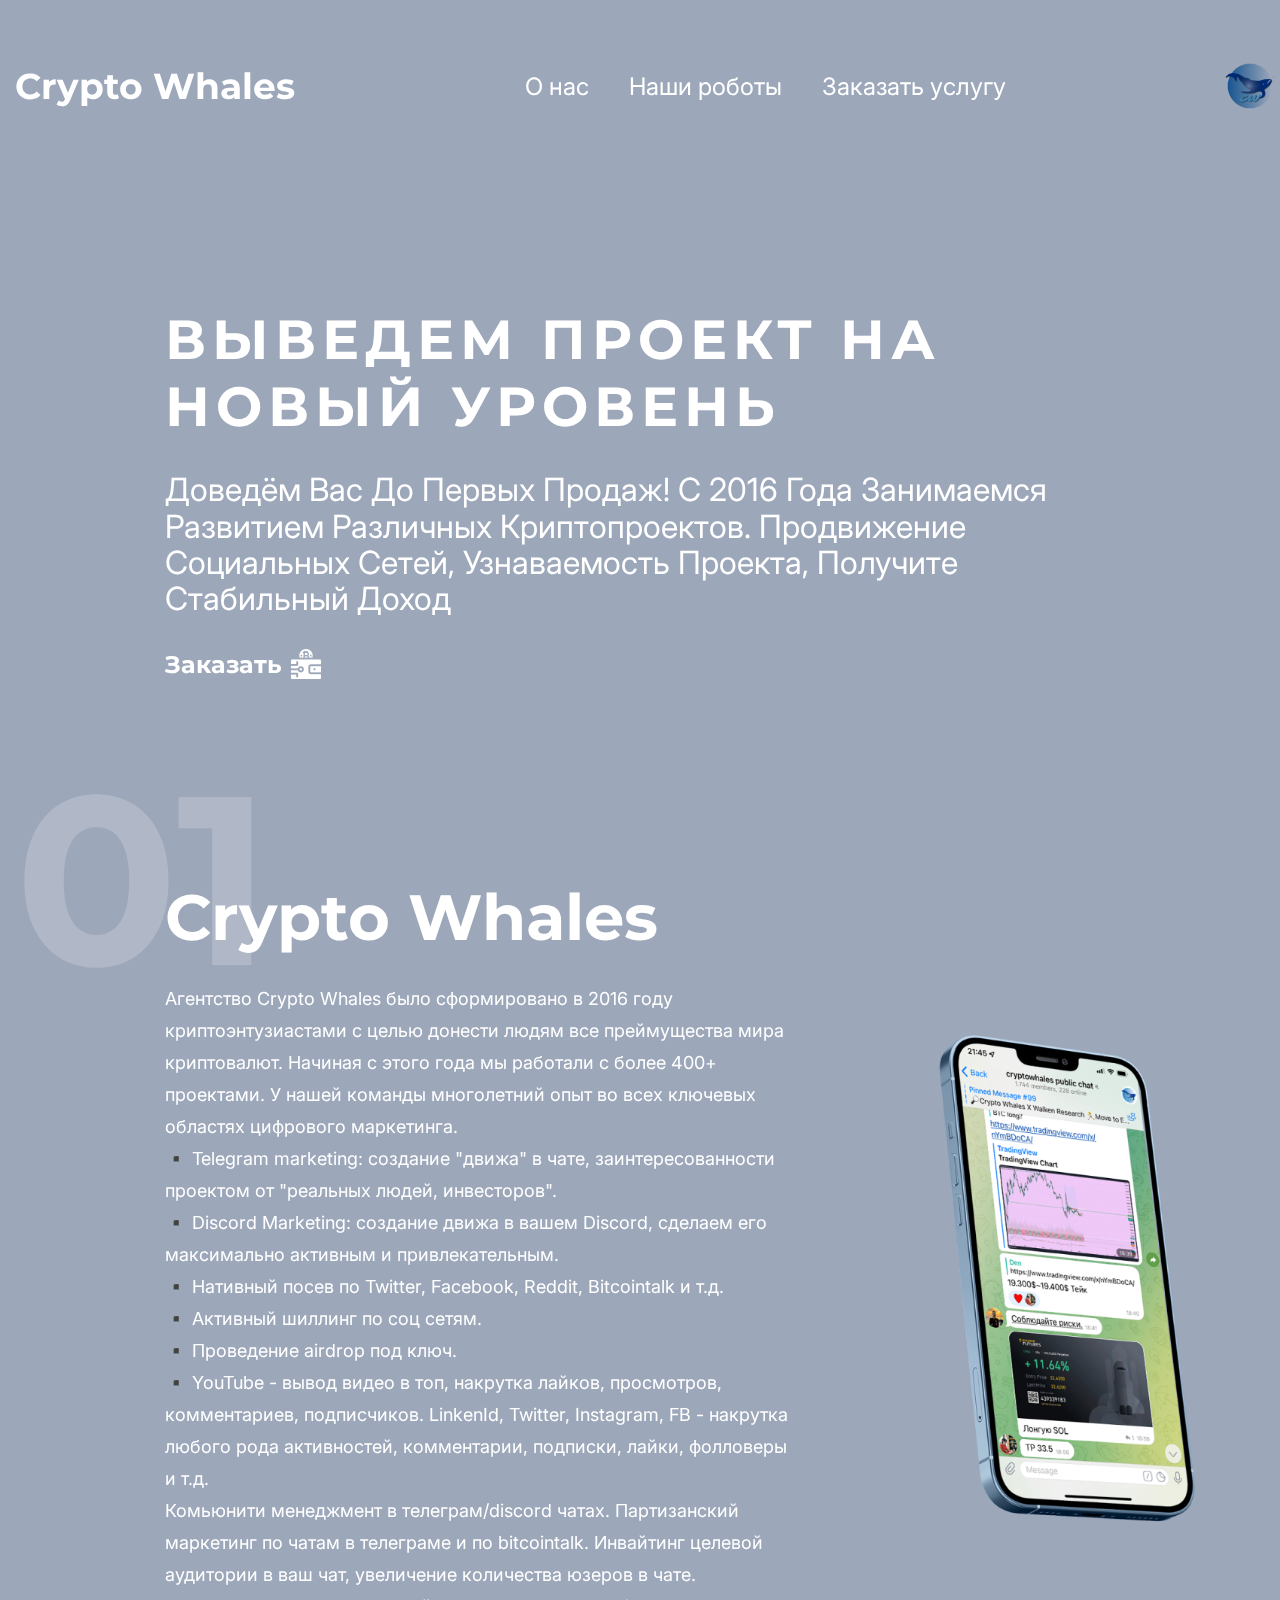
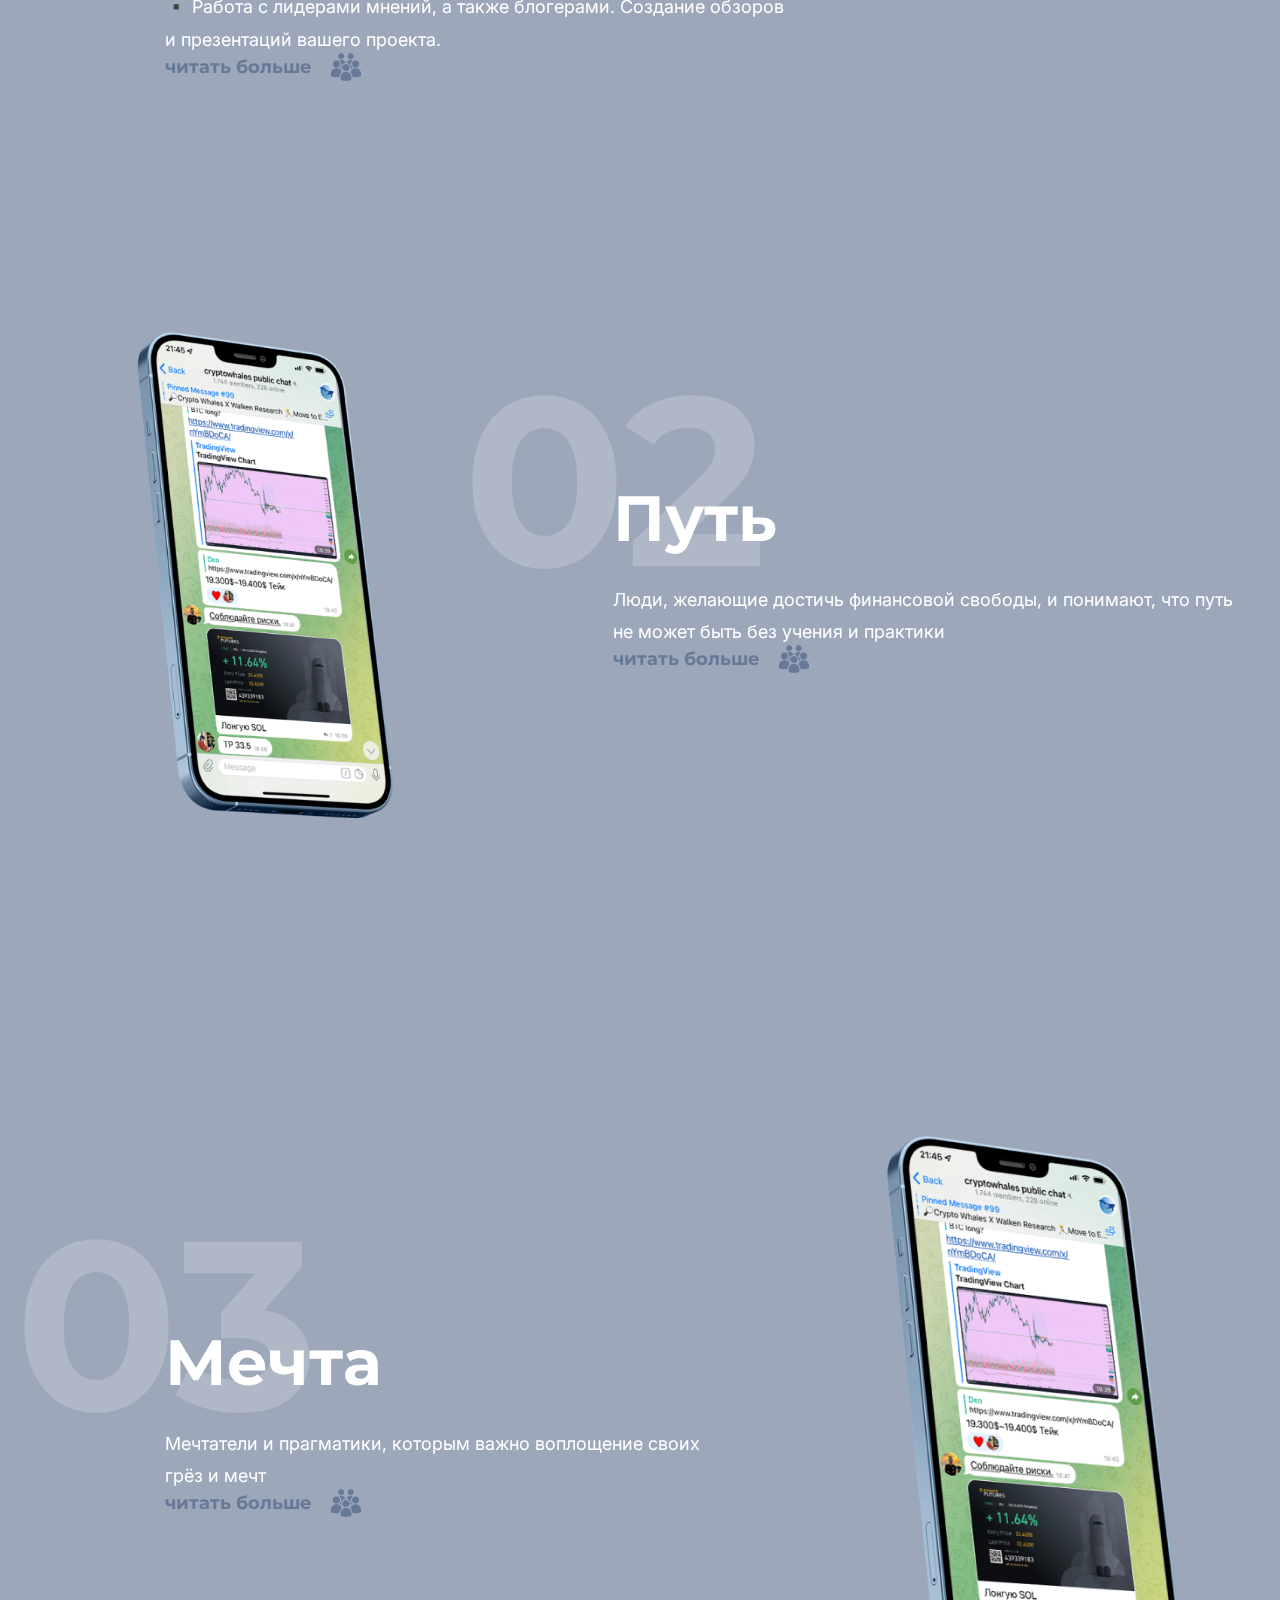
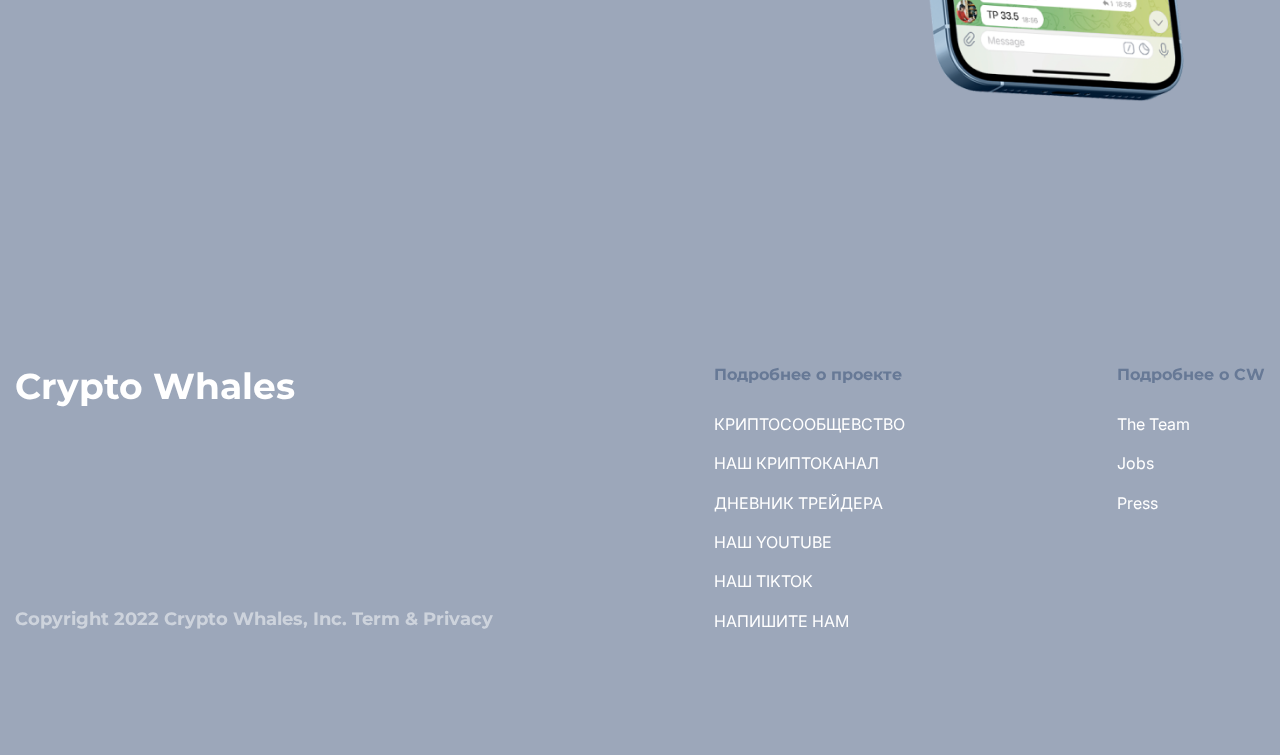
==== index.html @ 3e378286 "Site" ====
<!DOCTYPE html>
<html lang="en">
<head>
    <meta charset="UTF-8">
    <meta http-equiv="X-UA-Compatible" content="IE=edge">
    <meta name="viewport" content="width=device-width, initial-scale=1.0">
    <title>Crypto Whales</title>

    <link rel="stylesheet" href="./css/main.css">
    <link rel="stylesheet" href="./css/media.css">

    <link rel="preconnect" href="https://fonts.googleapis.com">
    <link rel="preconnect" href="https://fonts.gstatic.com" crossorigin>
    <link href="https://fonts.googleapis.com/css2?family=Inter:wght@300&family=Montserrat:wght@400;500;700&display=swap" rel="stylesheet">
</head>
<body>
<header class="header">
    <nav class="nav-wrapper">
        <div class="container-wide">
            <div class="row space-between align-center">
                <h2 class="logo">Crypto Whales</h2>

                <div class="nav">
                    <ul>
                        <li><a href="#about-us">О нас</a></li>
                        <li><a href="#">Наши роботы</a></li>
                        <li><a href="#">Заказать услугу</a></li>
                    </ul>
                </div>
                <a href="#" class="finish"> </a>

                <button class="nav-button">
                    <span class="nav-button-icon"></span>
                </button>

                <div class="mobile-nav">
                    <div class="nav">
                        <ul>
                            <li><a href="#about-us">О нас</a></li>
                            <li><a href="#">Наши роботы</a></li>
                            <li><a href="#order-a-service">Заказать услугу</a></li>
                        </ul>
                    </div>
                    <a href="#" class="finish"> </a>
                </div>
            </div>
        </div>
    </nav>
    <a href="#" class="hero">
        <div class="hero-category" id="order-a-service">Выведем проект на новый уровень</div>
        <h1 class="hero-title">Доведём вас до первых продаж! С 2016 года занимаемся развитием различных криптопроектов. Продвижение социальных сетей, узнаваемость проекта, получите стабильный доход</h1>
        <p class="hero-scroll">Заказать</p>
    </a>
</header>

<main class="main">
    <div class="container">
        <article class="article">
            <div class="article-text" id="about-us" data-number="01">
                <h2 class="article-title">Crypto Whales</h2>
                <p>Агентство Crypto Whales было сформировано в 2016 году криптоэнтузиастами с целью донести людям все преймущества мира криптовалют. Начиная с этого года мы работали с более 400+ проектами. У нашей команды многолетний опыт во всех ключевых областях цифрового маркетинга.</p>
                    <p>▪️ Telegram marketing: создание "движа" в чате, заинтересованности проектом от "реальных людей, инвесторов".</p>
                    <p>▪️ Discord Marketing: создание движа в вашем Discord, сделаем его максимально активным и привлекательным.</p> 
                    <p>▪️ Нативный посев по Twitter, Facebook, Reddit, Bitcointalk и т.д.</p>
                    <p>▪️ Активный шиллинг по соц сетям.</p>
                    <p>▪️ Проведение airdrop под ключ.</p>
                    <p>▪️ YouTube - вывод видео в топ, накрутка лайков, просмотров, комментариев, подписчиков. LinkenId, Twitter, Instagram, FB - накрутка любого рода активностей, комментарии, подписки, лайки, фолловеры и т.д.</p>
                    <p>Комьюнити менеджмент в телеграм/discord чатах. Партизанский маркетинг по чатам в телеграме и по bitcointalk. Инвайтинг целевой аудитории в ваш чат, увеличение количества юзеров в чате.</p>
                    <p>▪️ Работа с лидерами мнений, а также блогерами. Создание обзоров и презентаций вашего проекта.</p>
                <a href="#" class="article-read-more">читать больше</a>
            </div>
            <div class="article-img">
                <img src="./img/pictures/Crypto Whales Community 1.png" alt="#">
            </div>
        </article>

        <article class="article">
            <div class="article-text" data-number="02">
                <h2 class="article-title">Путь</h2>
                <p>Люди, желающие достичь финансовой свободы, и понимают, что путь не может быть без учения и практики</p>
                <a href="#" class="article-read-more">читать больше</a>
            </div>
            <div class="article-img">
                <img src="./img/pictures/Crypto Whales Community 1.png" alt="#">
            </div>
        </article>

        <article class="article">
            <div class="article-text" data-number="03">
                <h2 class="article-title">Мечта</h2>
                <p>Мечтатели и прагматики, которым важно воплощение своих грёз и мечт</p>
                <a href="#" class="article-read-more">читать больше</a>
            </div>
            <div class="article-img">
                <img src="./img/pictures/Crypto Whales Community 1.png" alt="#">
            </div>
        </article>
    </div>
</main>

<footer class="footer">
    <div class="container">
        <div class="footer-row">

        
            <div class="footer-copyright">
            <div class="footer-copyright-logo">
                <div class="logo">Crypto Whales</div>
            </div>
            <p class="footer-copyright-desc"></p>
            <p class="footer-copyright-terms">Copyright 2022 Crypto Whales, Inc. Term & Privacy</p>
            </div>

            <div class="footer-nav-wrapper">

                <div class="footer-nav">
                    <h4 class="footer-nav-title">Подробнее о проекте</h4>
                    <ul>
                        <li><a href="https://t.me/cryptowhales_chat">КРИПТОСООБЩЕВСТВО</a></li>
                        <li><a href="https://t.me/cryptowhales_channel">НАШ КРИПТОКАНАЛ</a></li>
                        <li><a href="#">ДНЕВНИК ТРЕЙДЕРА</a></li>
                        <li><a href="https://youtube.com/channel/UCsz78a0V8Zrv7eGXmaPntew">НАШ YOUTUBE</a></li>
                        <li><a href="http://www.tiktok.com/@cryptowhls?lang=en&is_from_webapp=1&sender_device=mobile&sender_web_id=7122705526296135173">НАШ TIKTOK</a></li>
                        <li><a href="#">НАПИШИТЕ НАМ</a></li>
                    </ul>
                </div>

                <div class="footer-nav">
                    <h4 class="footer-nav-title">Подробнее о CW</h4>
                    <ul>
                        <li><a href="#">The Team</a></li>
                        <li><a href="#">Jobs</a></li>
                        <li><a href="#">Press</a></li>
                    </ul>
                </div>

            </div>
        </div>
    </div>
</footer>

<script src="./js/main.js"></script>

</body>
</html>
---- css/main.css ----
/*
font-family: 'Inter', sans-serif;
font-family: 'Montserrat', sans-serif;
*/

* {
    box-sizing: border-box;
}

body {
    margin: 0;
    font-family: 'Montserrat', sans-serif;
    background-color: #9ca7ba;
    background-image: url(./../img/bg/Bandle\ for\ Den.png);
    background-size: 100%, auto;
    background-repeat: no-repeat;
    color: #fff;
}

h1, h2, h3, h4, h5, h6, p {
    margin: 0;
}

img {
    display: block;
    max-width: 100%;
}


/* BASE */

.no-scroll {
    overflow-y: hidden;
}

.container-wide {
    max-width: 1790px;
    margin: 0 auto;
    padding: 0 15px;
}

.container {
    max-width: 1492px;
    margin-left: auto;
    margin-right: auto;
    padding-left: 15px;
    padding-right: 15px;
}

.row {
    display: flex;
}

.space-between {
    justify-content: space-between;
}

.align-center {
    align-items: center;
}

/* HEADER */

.header {
    padding-top: 64px;
    padding-bottom: 843px;
}

.nav-wrapper {
    margin-bottom: 198px;
}

.logo {
    font-family: 'Montserrat', sans-serif;
    font-weight: 700;
    font-size: 36px;
}

.nav {
    font-family: 'Inter', sans-serif;
    font-weight: 400;
    font-size: 24px;
}

.nav ul {
    display: flex;
    margin: 0;
    padding: 0;
    list-style-type: none;

}

.nav li + li {
    margin-left: 40px;
}

.nav a {
    position: relative;
    color: #fff;
    text-decoration: none;
    transition: color 0.2s ease-in;
    padding-bottom: 5px;
}

.nav a::after {
    position: absolute;
    left: 0;
    bottom: -10px;
    display: block;
    content: '';
    width: 100%;
    height: 2px;
    background-color: #7C8CA6;
    opacity: 0;
    transition: all 0.2s ease-in;
}

.nav a:hover {
    color: #7C8CA6;
}
nav a:hover::after {
    bottom: 0px;
    opacity: 1;
}

.finish {
    position: relative;
    padding-left: 30px;
    font-size: 24px;
    font-weight: 700;
    color: #fff;
    text-decoration: none;
    transition: color 0.2s ease-in;
}

.finish:hover {
    color: #7C8CA6;
}

.finish::before {
    display: block;
    content: '';
    position: absolute;
    left: -10px;
    top: 50%;
    transform: translateY(-50%);
    width: 49px;
    height: 46px;
    background-image: url(./../img/pictures/01.png);
    background-size: contain;
    mix-blend-mode: multiply;
}

.nav-button {
    position: relative;
    z-index: 9;
    display: none;
    height: 25px;
    border: none;
    padding: 0;
    cursor: pointer;
    background: none;
}

.nav-button:focus,
.nav-button:active {
    outline: none;
}

.nav-button-icon {
    position: relative;
    display: block;
    width: 42px;
    height: 5px;
    background-color: #fff;
    border: none;
}

.nav-button-icon::before {
    position: absolute;
    left: 0;
    top: -10px;
    content: '';
    display: block;
    width: 42px;
    height: 5px;
    background-color: #fff;
}

.nav-button-icon::after {
    position: absolute;
    left: 0;
    bottom: -10px;
    content: '';
    display: block;
    width: 42px;
    height: 5px;
    background-color: #fff;
}

.nav-button-close .nav-button-icon {
    background-color: transparent;
}

.nav-button-close .nav-button-icon::before {
    transform: rotate(45deg);
    top: 0;
}

.nav-button-close .nav-button-icon::after {
    transform: rotate(-45deg);
    top: 0;
}

.mobile-nav {
    position: fixed;
    z-index: 8;
    top: 0;
    right: 0;
    display: none;
    flex-direction: column;
    justify-content: space-between;
    width: 320px;
    height: 100%;
    padding: 70px 70px 50px 30px;
    background-color: #9ca7ba;
    opacity: 0.9;
}

.mobile-nav .nav,
.mobile-nav .finish {
    display: block;
}

.mobile-nav .nav ul {
    flex-direction: column;
}

.mobile-nav .nav ul li {
    margin: 0;
    margin-bottom: 25px;
}

/* HERO */

.hero {
    display: block;
    margin-left: auto;
    margin-right: auto;
    max-width: 980px;
    padding-left: 15px;
    padding-right: 15px;
    text-decoration: none;
    transition: transform 0.8s cubic-bezier(1.000, 0.180, 0.775, 1.650);
}

.hero:hover {
    transform: translateY(-5%);
}

.hero-category {
    margin-bottom: 32px;
    font-family: 'Montserrat', sans-serif;
    font-weight: 700;
    font-size: 55px;
    line-height: 1.222;
    letter-spacing: 6px;
    text-transform: uppercase;
    color: #fff;
}

.hero-title {
    margin-bottom: 32px;
    font-family: 'Inter', sans-serif;
    font-style: normal;
    font-weight: 400;
    font-style: 15px;
    line-height: 1.136;
    text-transform: capitalize;
    color: #fff;
}

.hero-scroll {
    display: inline-block;
    position: relative;
    padding-right: 32px;
    font-family: 'Montserrat', sans-serif;
    font-weight: 700;
    font-size: 24px;
    line-height: 1.222;
    color: #fff;
}

.hero-scroll::after {
    display: block;
    content: '';
    position: absolute;
    right: -5%;
    top: 50%;
    transform: translateY(-50%);
    width: 30px;
    height: 30px;
    background-image: url(./../img/icons/icons8-purse-30.png);
}

/* ARTICLE */

.article {
    margin-bottom: 200px;
    display: flex;
    justify-content: space-between;
    align-items: center;
}

.article:nth-child(even) {
    flex-direction: row-reverse;
}

.article-text {
    position: relative;
    padding-left: 150px;
    max-width: 782px;
    margin-right: 20px;
}

.article-text::before {
    position: absolute;
    left: 0;
    top: 0;
    transform: translateY(-50%);
    display: block;
    content: attr(data-number);
    widows: 240px;
    height: 240px;
    font-style: normal;
    font-weight: 700;
    font-size: 240px;
    line-height: 1;
    color: #fff;
    opacity: 0.2;
}

.article-title {
    margin-bottom: 27px;
    max-width: 555px;
    font-family: 'Montserrat', sans-serif;
    font-style: normal;
    font-weight: 700;
    font-size: 64px;
    line-height: 1.2;
    color: #fff;
}

.article-text p {
    font-family: 'Inter', sans-serif;
    font-style: normal;
    font-weight: 400;
    font-size: 18px;
    line-height: 1.78;
}

.article-read-more {
    display: inline-block;
    position: relative;
    padding-right: 40px;
    font-family: 'Montserrat', sans-serif;
    font-weight: 700;
    font-size: 18px;
    line-height: 1.222;
    color: #677996;
    text-decoration: none;
}

.article-read-more::after {
    display: block;
    content: '';
    position: absolute;
    right: -5%;
    top: 50%;
    transform: translateY(-50%);
    width: 30px;
    height: 30px;
    background-image: url(./../img/icons/icons8-user-groups-30.png);
}

.article-img img {
    display: block;
    max-width: 100%;
}

/* FOOTER */

.footer {
    padding-bottom: 120px;
}

.footer-row {
    display: flex;
    justify-content: space-between;
}

.footer-copyright {
    display: flex;
    flex-direction: column;
}

.footer-copyright-logo {
    margin-bottom: 24px;
}

.footer-copyright-desc {
    max-width: 303px;
    font-family: 'Inter', sans-serif;
    font-style: normal;
    font-weight: 400;
    font-size: 18px;
    line-height: 1.78;
}

.footer-copyright-terms {
    margin-top: auto;
    font-family: 'Montserrat', sans-serif;
    font-style: normal;
    font-weight: 700;
    font-size: 18px;
    line-height: 1.78;
    color: #fff;
    opacity: 0.5;
}

.footer-nav-wrapper {
    display: flex;
}

.footer-nav + .footer-nav {
    margin-left: 212px;
}

.footer-nav {
    max-width: 200px;
    font-family: 'Inter', sans-serif;
    font-style: normal;
    font-weight: 400;
    font-style: 18px;
    line-height: 1.78;
}

.footer-nav-title {
    margin-bottom: 24px;
    font-family: 'Montserrat', sans-serif;
    font-style: normal;
    font-weight: 700;
    font-style: 24px;
    line-height: 1.333;
    color: #677996;
}

.footer-nav ul {
    padding: 0;
    margin: 0;
    list-style-type: none;
}

.footer-nav li {
    padding: 0;
    margin: 0;
    margin-bottom: 11px;
}

.footer-nav li:last-child {
    margin-bottom: 0;
}

.footer-nav a {
    position: relative;
    color: #fff;
    text-decoration: none;
    padding-bottom: 5px;
}

.footer-nav a::after {
    position: absolute;
    left: 0;
    bottom: -10px;
    display: block;
    content: '';
    width: 100%;
    height: 2px;
    background-color: #fff;
    opacity: 0;
    transition: all 0.2s ease-in;
}

.footer-nav a:hover::after {
    bottom: 0px;
    opacity: 1;
}
---- css/media.css ----
@media (max-width: 1700px) {
    .header {
        padding-bottom: 200px;
    }
}

@media (max-width: 1200px) {
    .hero-title {
        font-size: 24px;
    }

    .article-text::before {
        width: 140px;
        height: 140px;
        font-size: 140px;
    }

    .article-text {
        padding-left: 50px;
        max-width: 50%;
        margin-right: 0;
    }

    .article-img {
        width: 45%;
    }

}

@media (max-width: 1200px) {
    .footer-nav + .footer-nav {
        margin-left: 100px;
    }
}

@media (max-width: 920px) {
    .footer-row {
        flex-direction: column-reverse;
    }

    .footer-nav-wrapper {
        margin-bottom: 80px;
    }

}

@media (max-width: 800px) {

    .header {
        padding-bottom: 200px;
    }

    .nav, .finish {
        display: none;
    }

    .nav-wrapper {
        margin-bottom: 90px;
    }

    .nav-button {
        display: block;
    }

    .mobile-nav-active {
        display: flex;
    }

    .hero-title {
        font-size: 14px;
    }

    .hero-category {
        font-size: 48px;
    }

    .article-title {
        font-size: 44px;
    }

}

@media (max-width: 720px) {
    .article, .article:nth-child(even) {
        flex-direction: column-reverse;
        align-items: flex-start;
        margin-bottom: 100px;
    }

    .article-text {
        max-width: 100%;
    }

    .article-img {
        max-width: 320px;
        width: 100%;
        margin-bottom: 75px;
    }

}

@media (max-width: 560px) {
    .footer-nav-wrapper {
        flex-direction: column;
    }

    .footer-nav + .footer-nav {
        margin-top: 60px;
        margin-left: 0px;
    }

}
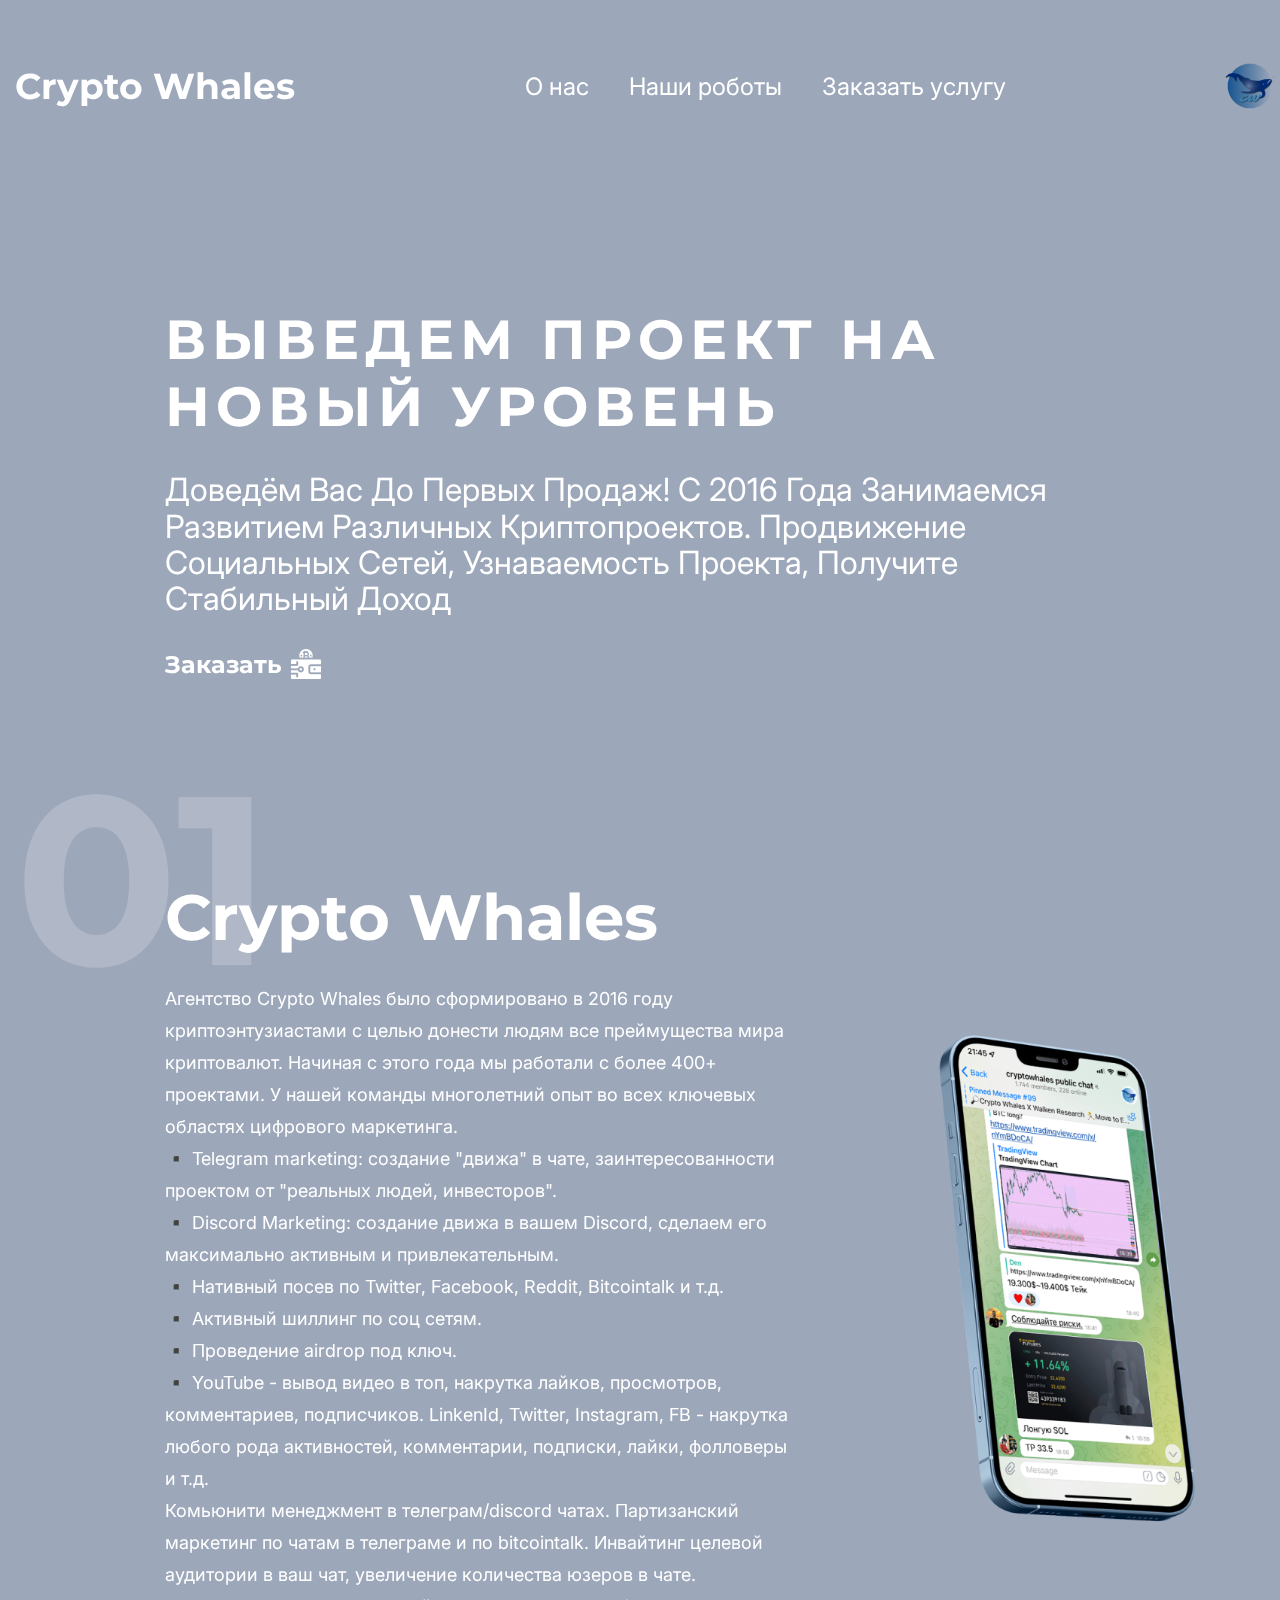
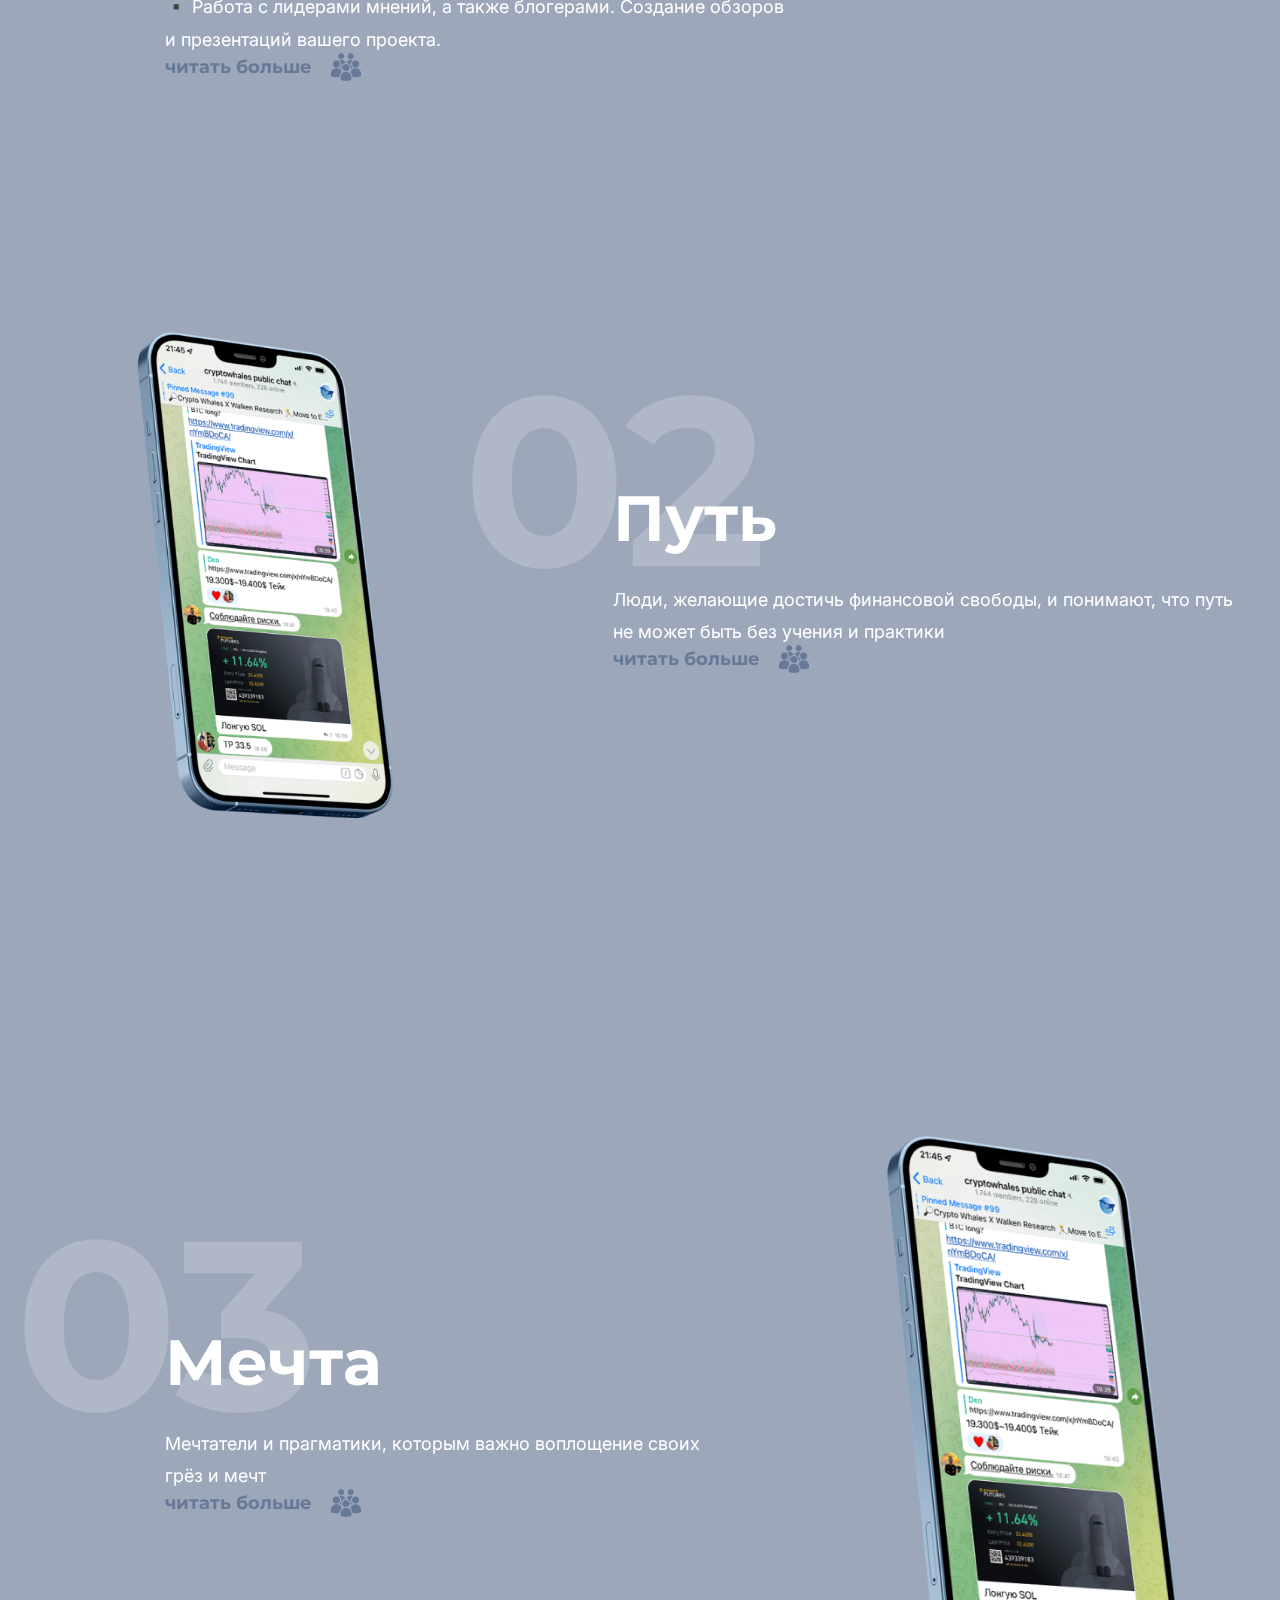
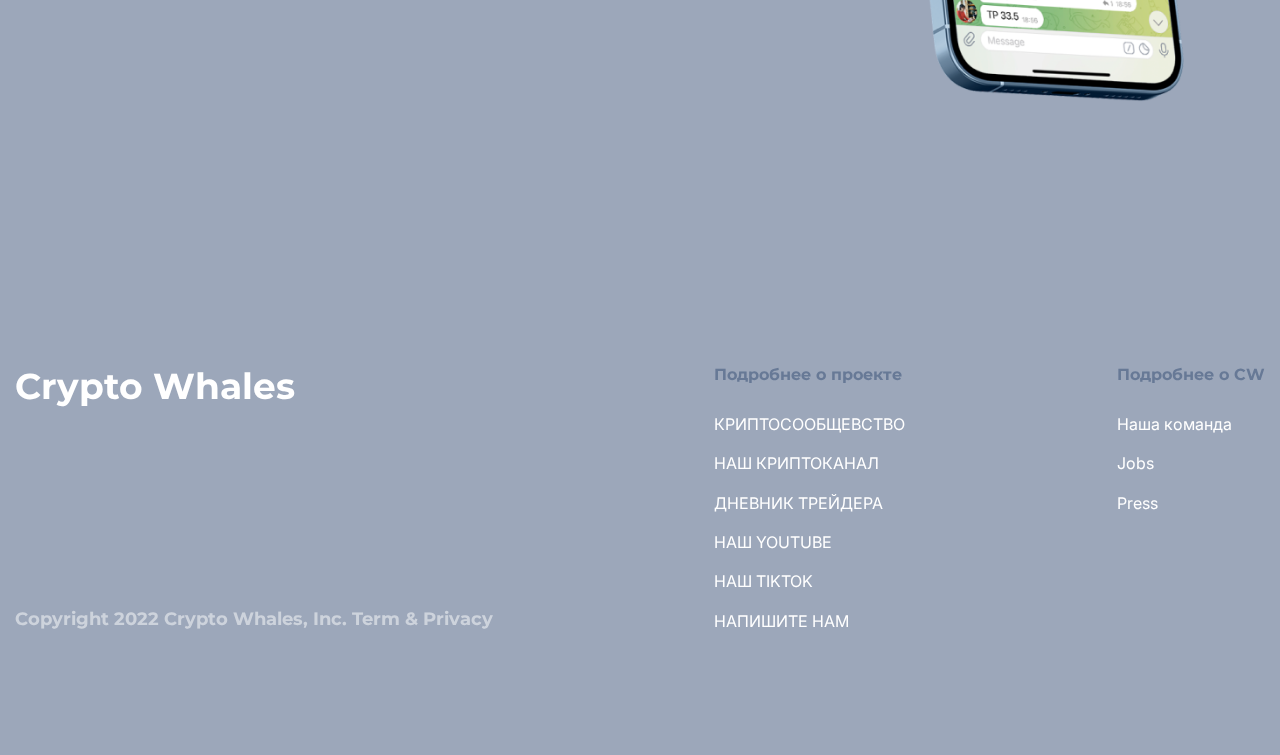
==== commit 1442c2be: "Site" ====
--- a/index.html
+++ b/index.html
@@ -128,7 +128,7 @@
                 <div class="footer-nav">
                     <h4 class="footer-nav-title">Подробнее о CW</h4>
                     <ul>
-                        <li><a href="#">The Team</a></li>
+                        <li><a href="./indexteam.html">Наша команда</a></li>
                         <li><a href="#">Jobs</a></li>
                         <li><a href="#">Press</a></li>
                     </ul>
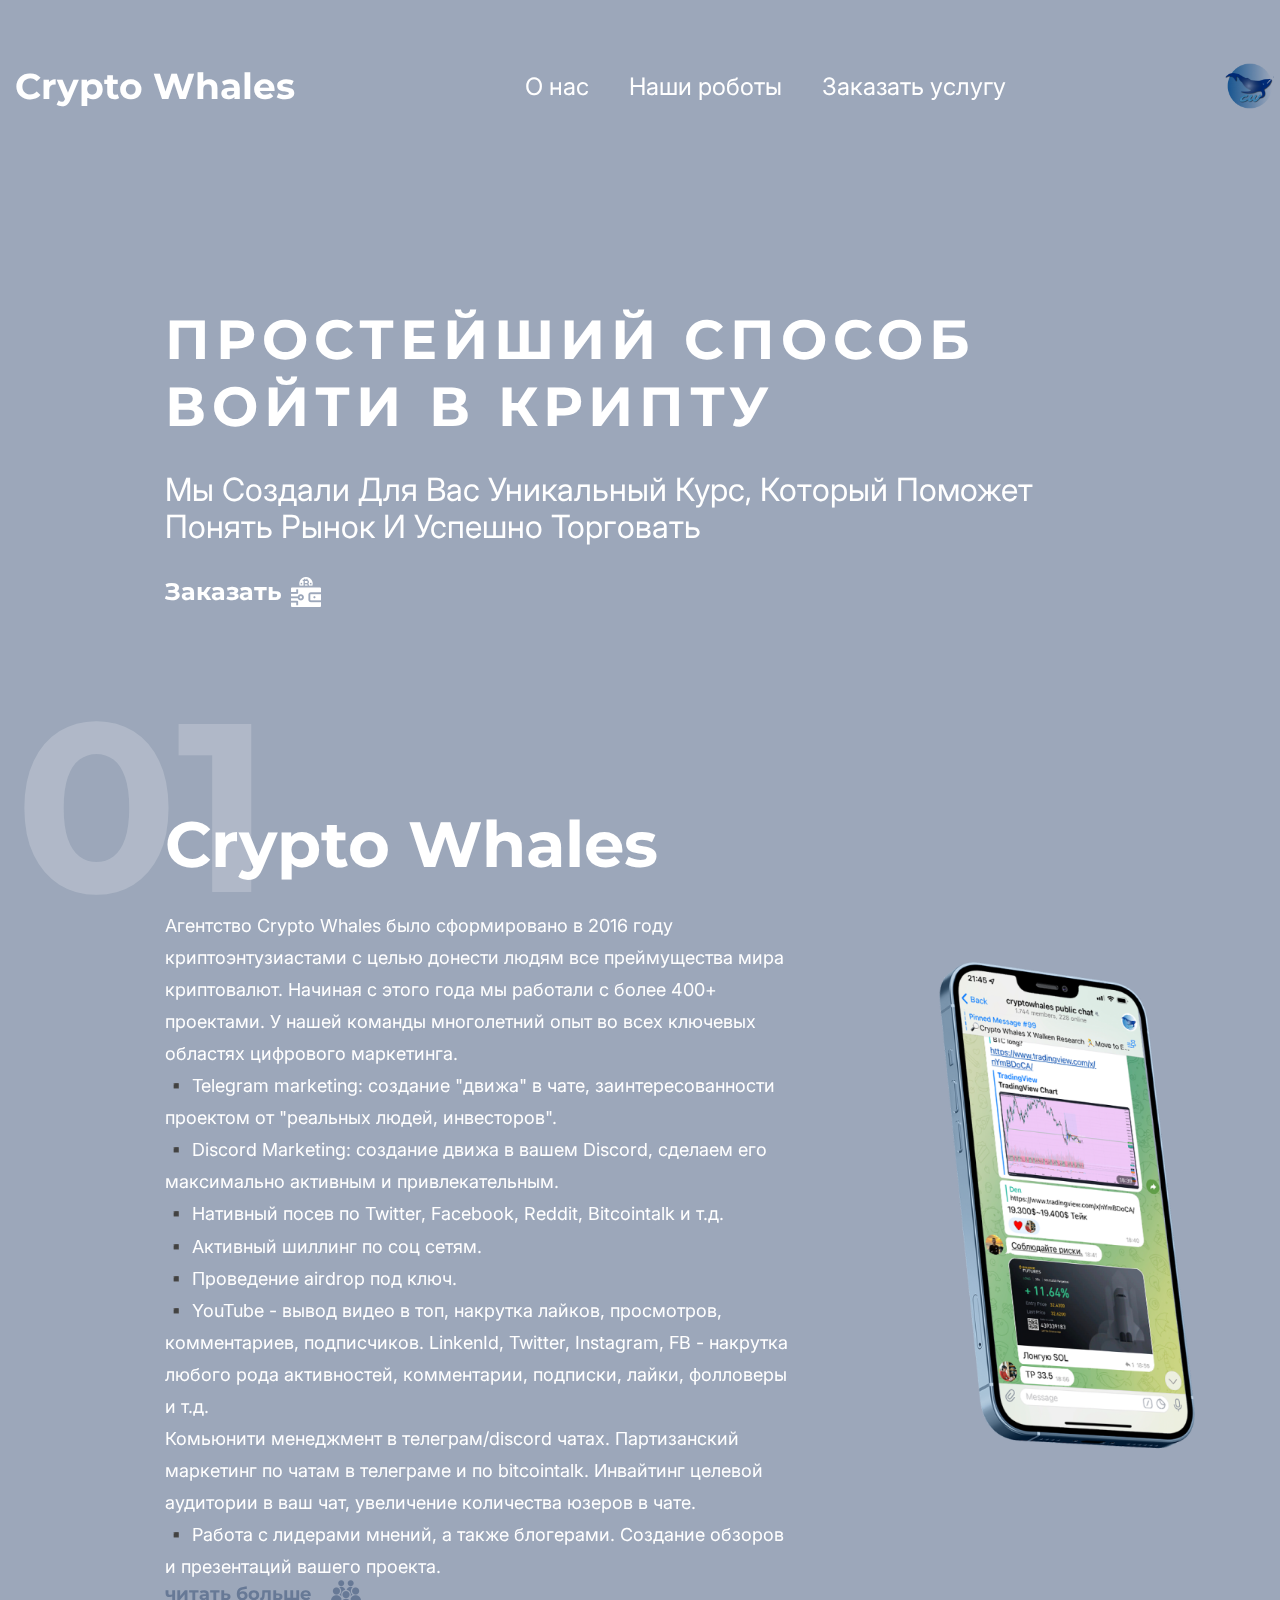
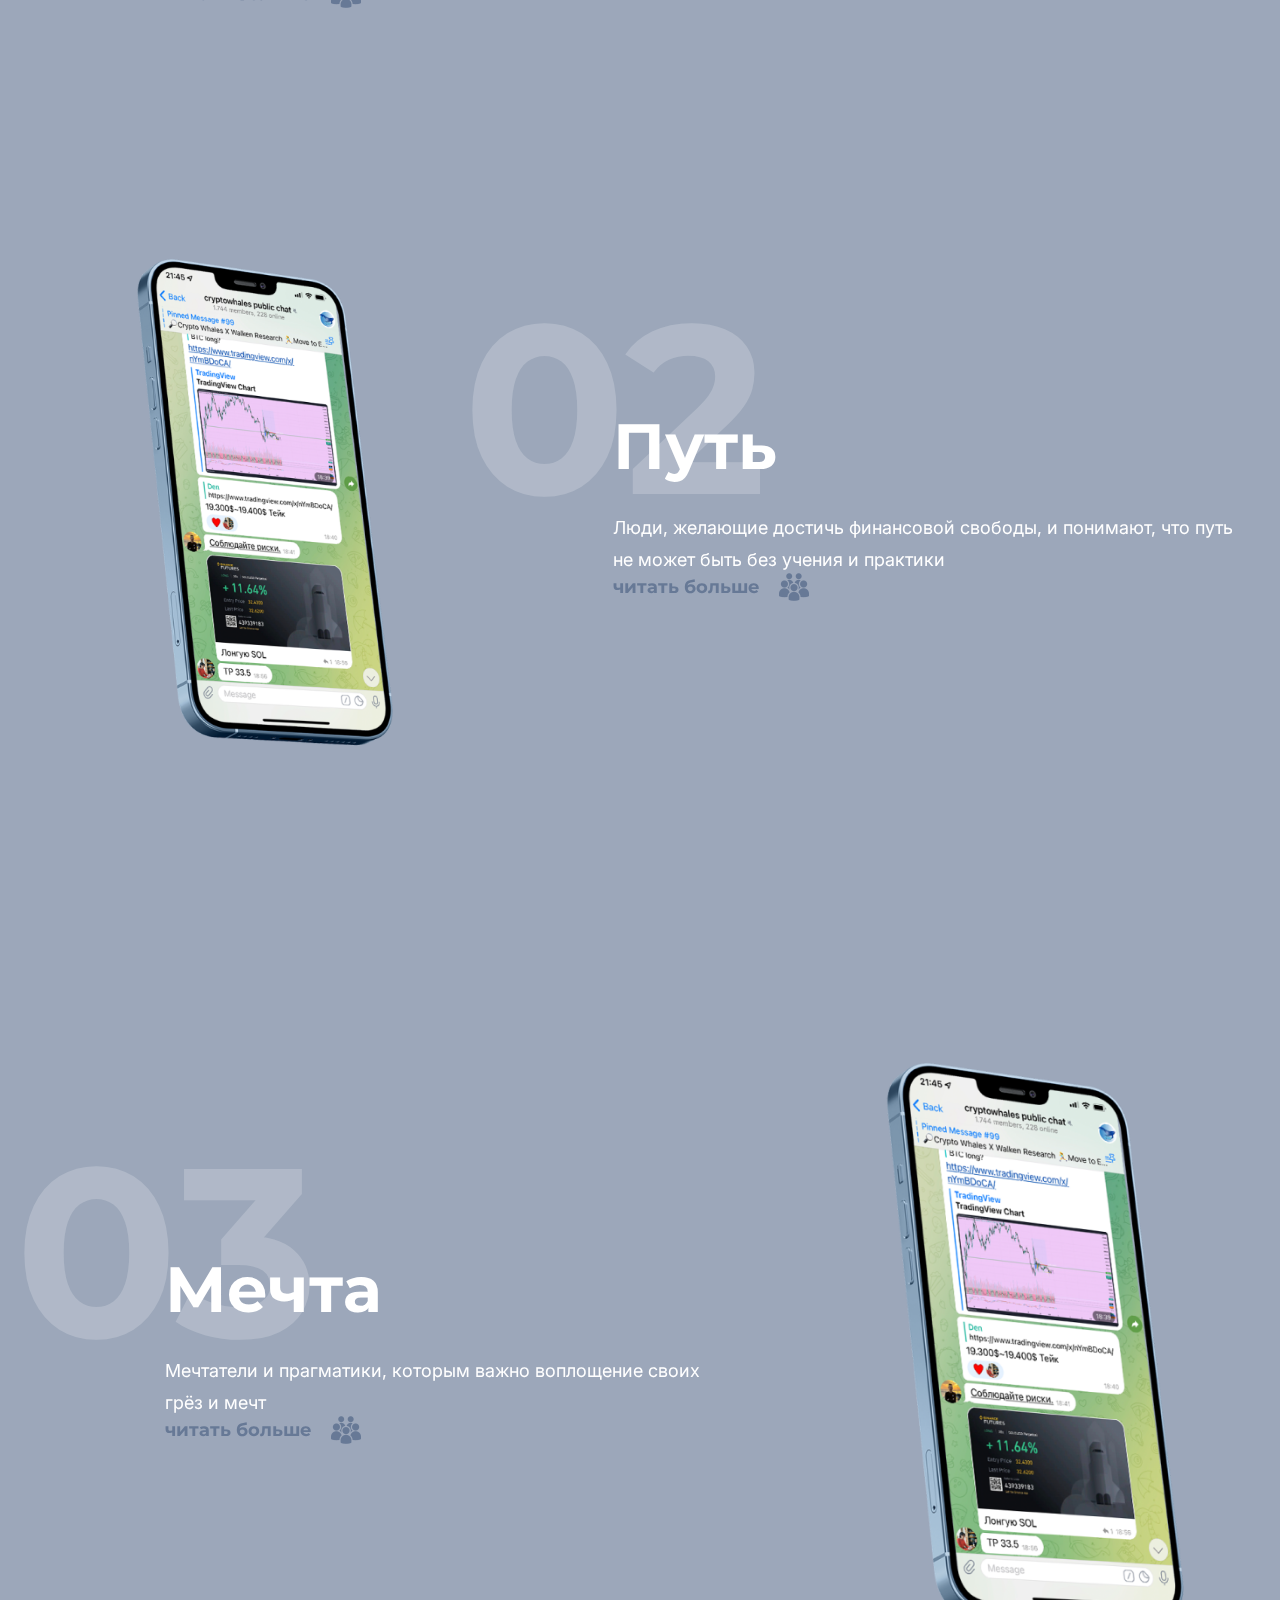
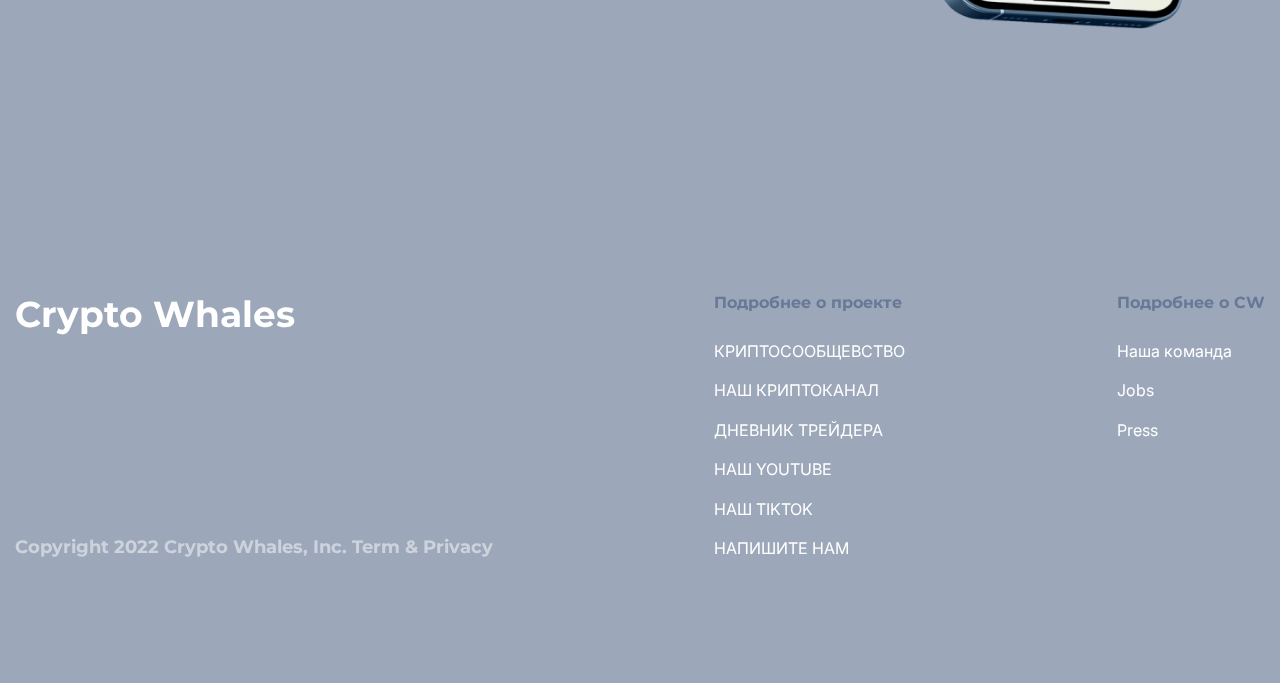
==== commit 2f2642b4: "Site" ====
--- a/index.html
+++ b/index.html
@@ -47,8 +47,8 @@
         </div>
     </nav>
     <a href="#" class="hero">
-        <div class="hero-category" id="order-a-service">Выведем проект на новый уровень</div>
-        <h1 class="hero-title">Доведём вас до первых продаж! С 2016 года занимаемся развитием различных криптопроектов. Продвижение социальных сетей, узнаваемость проекта, получите стабильный доход</h1>
+        <div class="hero-category" id="order-a-service">Простейший способ войти в крипту</div>
+        <h1 class="hero-title">Мы создали для вас уникальный курс, который поможет понять рынок и успешно торговать</h1>
         <p class="hero-scroll">Заказать</p>
     </a>
 </header>
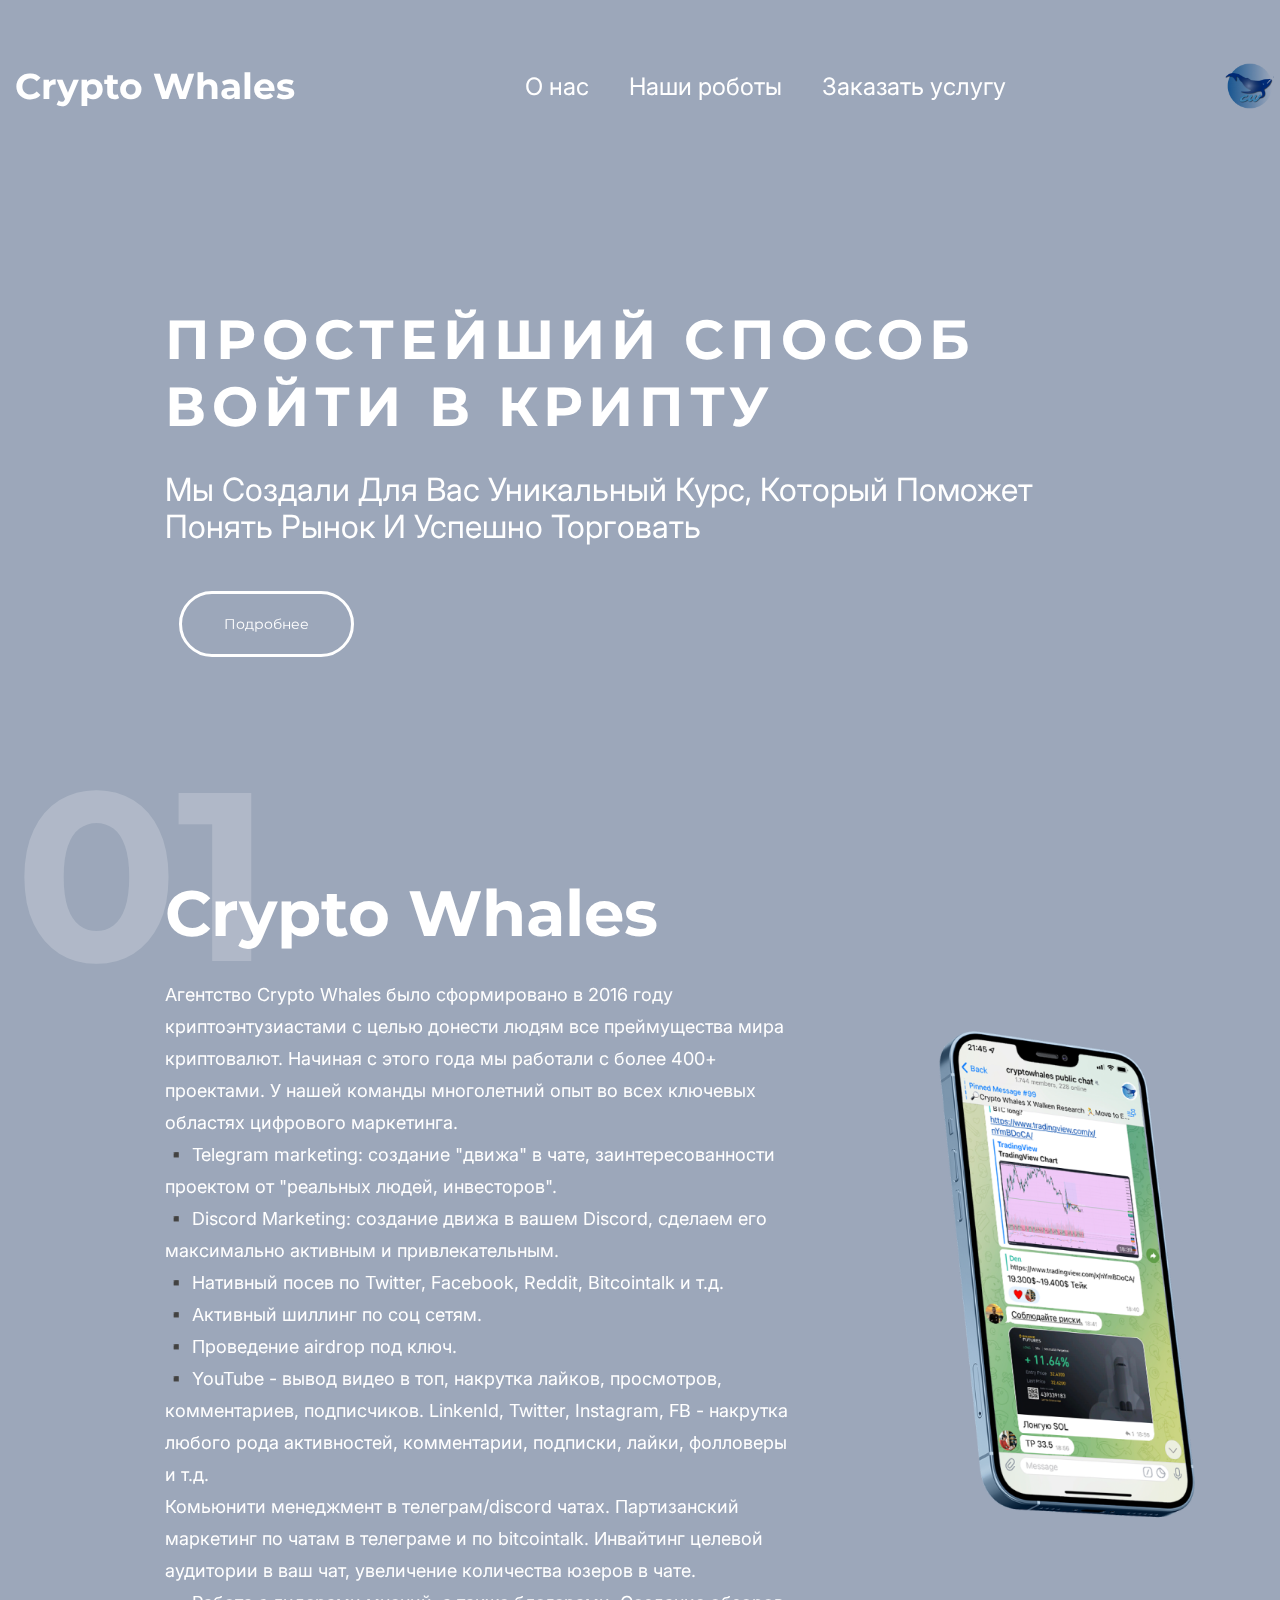
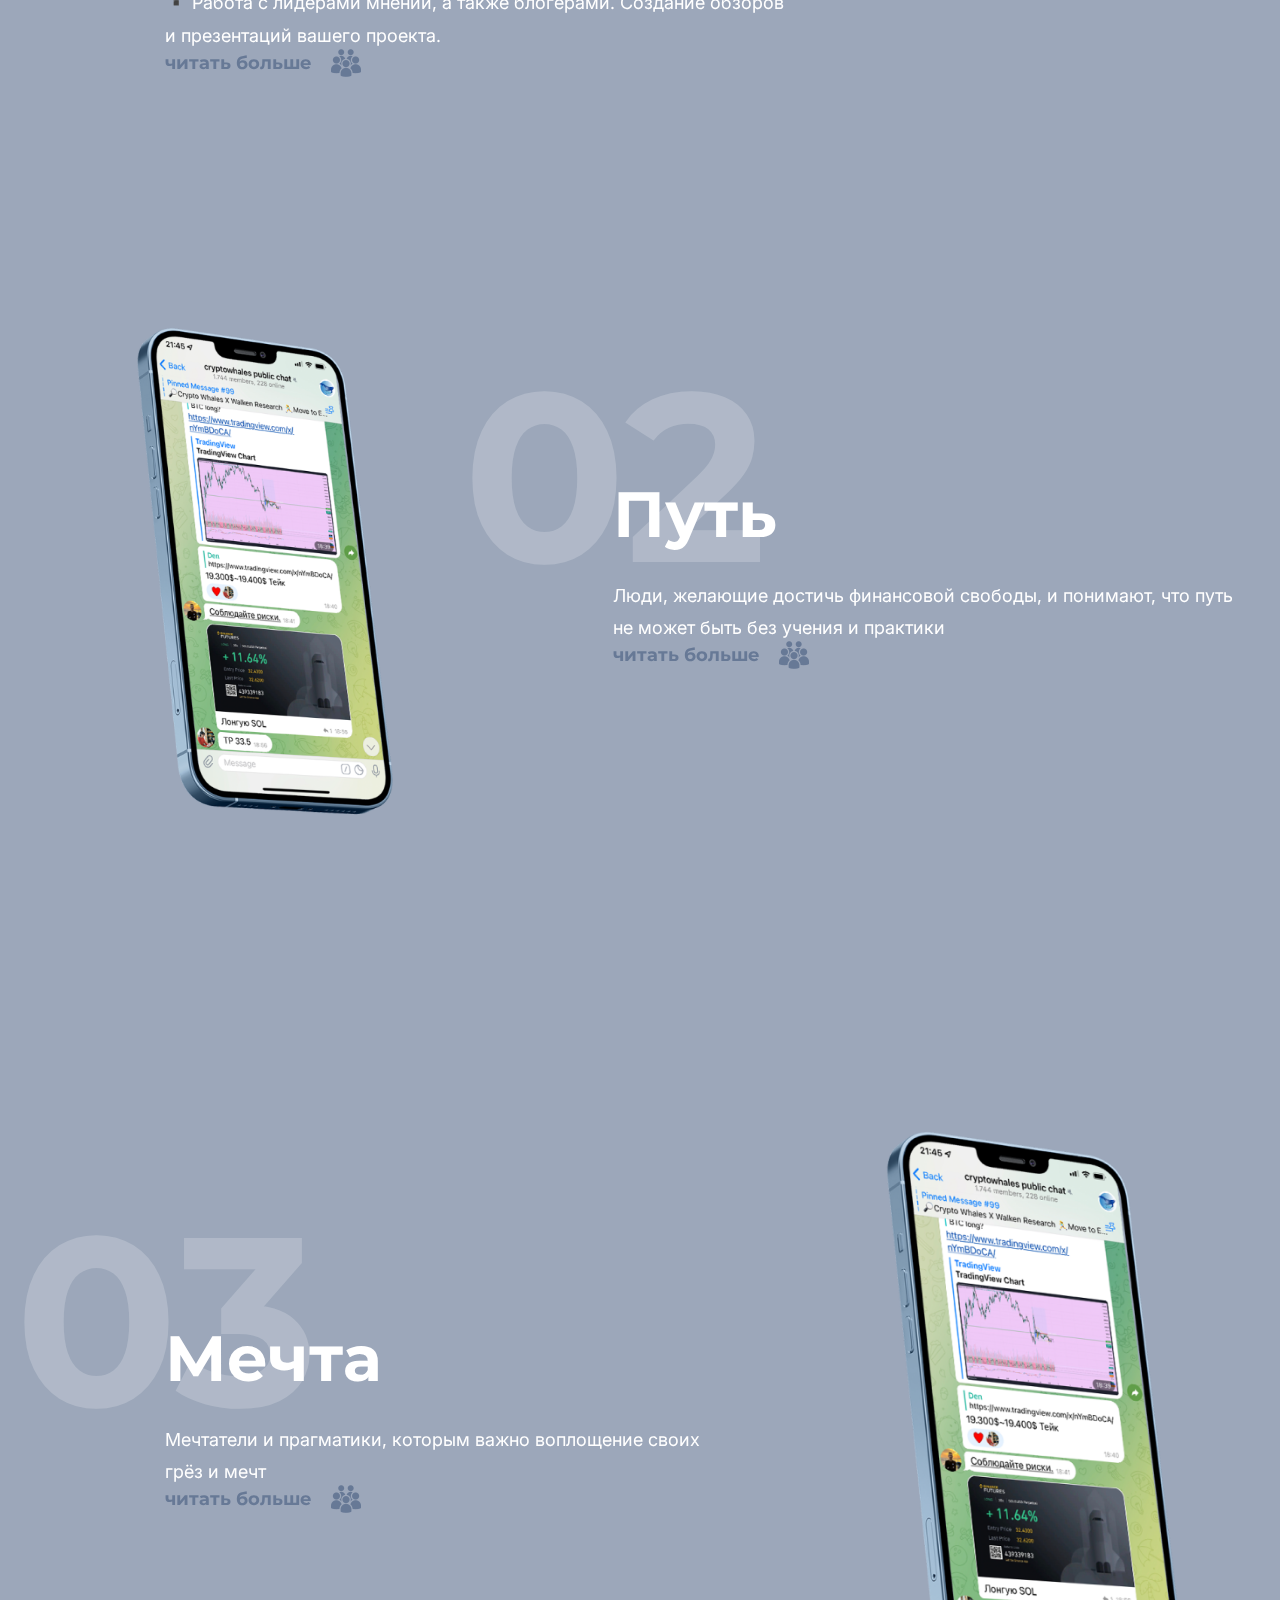
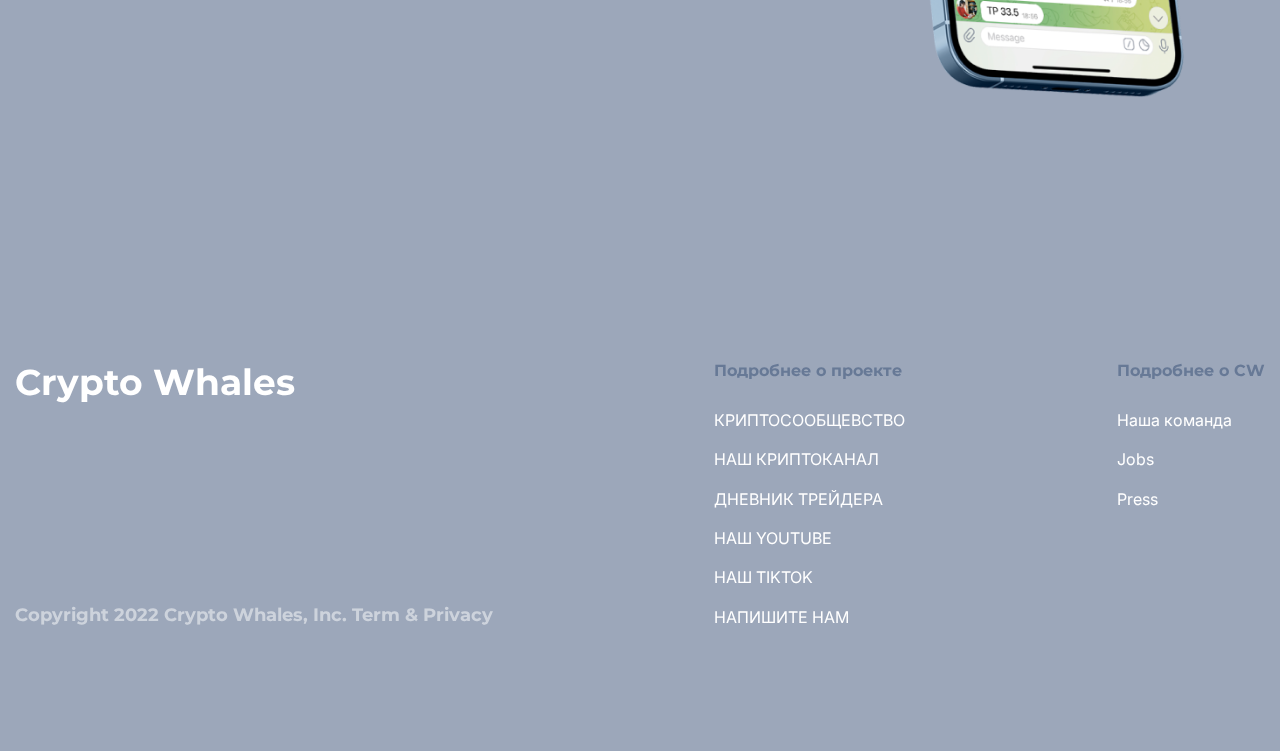
==== commit f5362ddb: "Site" ====
--- a/index.html
+++ b/index.html
@@ -8,6 +8,9 @@
 
     <link rel="stylesheet" href="./css/main.css">
     <link rel="stylesheet" href="./css/media.css">
+    <link rel="stylesheet" href="./css/buttons.css">
+    <link rel="stylesheet" href="./css/normalize.css">
+    <link rel="stylesheet" href="./css/vicons-font.css">
 
     <link rel="preconnect" href="https://fonts.googleapis.com">
     <link rel="preconnect" href="https://fonts.gstatic.com" crossorigin>
@@ -49,7 +52,7 @@
     <a href="#" class="hero">
         <div class="hero-category" id="order-a-service">Простейший способ войти в крипту</div>
         <h1 class="hero-title">Мы создали для вас уникальный курс, который поможет понять рынок и успешно торговать</h1>
-        <p class="hero-scroll">Заказать</p>
+        <p class="hero-scroll"><button class="button button--moema button--border-thick button--size-s">Подробнее</button></p>
     </a>
 </header>
 
--- a/css/main.css
+++ b/css/main.css
@@ -300,7 +300,7 @@
     transform: translateY(-50%);
     width: 30px;
     height: 30px;
-    background-image: url(./../img/icons/icons8-purse-30.png);
+    background-image: url(./../);
 }
 
 /* ARTICLE */
--- a/css/buttons.css
+++ b/css/buttons.css
@@ -0,0 +1,1477 @@
+/* Box colors */
+.bg-1 {
+	background: #ECEFF1;
+	color: #37474f;
+}
+.bg-2 {
+	background: #7986cb;
+	color: #ECEFF1;
+}
+.bg-3 {
+	background: #37474f;
+	color: #fff;
+}
+
+/* Common button styles */
+.button {
+	float: left;
+	min-width: 150px;
+	max-width: 250px;
+	display: block;
+	margin: 1em;
+	padding: 1em 2em;
+	border: none;
+	background: none;
+	color: inherit;
+	vertical-align: middle;
+	position: relative;
+	z-index: 1;
+	-webkit-backface-visibility: hidden;
+	-moz-osx-font-smoothing: grayscale;
+}
+.button:focus {
+	outline: none;
+}
+.button > span {
+	vertical-align: middle;
+}
+
+/* Text color adjustments (we could stick to the "inherit" but that does not work well in Safari) */
+.bg-1 .button {
+	color: #37474f;
+	border-color: #37474f;
+}
+.bg-2 .button {
+	color: #ECEFF1;
+	border-color: #ECEFF1;
+}
+.bg-3 .button {
+	color: #fff;
+	border-color: #fff;
+}
+
+/* Sizes */
+.button--size-s {
+	font-size: 14px;
+}
+.button--size-m {
+	font-size: 16px;
+}
+.button--size-l {
+	font-size: 18px;
+}
+
+/* Typography and Roundedness */
+.button--text-upper {
+	letter-spacing: 2px;
+	text-transform: uppercase;
+}
+.button--text-thin {
+	font-weight: 300;
+}
+.button--text-medium {
+	font-weight: 500;
+}
+.button--text-thick {
+	font-weight: 600;
+}
+.button--round-s {
+	border-radius: 5px;
+}
+.button--round-m {
+	border-radius: 15px;
+}
+.button--round-l {
+	border-radius: 40px;
+}
+
+/* Borders */
+.button--border-thin {
+	border: 1px solid;
+}
+.button--border-medium {
+	border: 2px solid;
+}
+.button--border-thick {
+	border: 3px solid;
+}
+
+/* Individual button styles */
+
+/* Winona */
+.button--winona {
+	overflow: hidden;
+	padding: 0;
+	-webkit-transition: border-color 0.3s, background-color 0.3s;
+	transition: border-color 0.3s, background-color 0.3s;
+	-webkit-transition-timing-function: cubic-bezier(0.2, 1, 0.3, 1);
+	transition-timing-function: cubic-bezier(0.2, 1, 0.3, 1);
+}
+.button--winona::after {
+	content: attr(data-text);
+	position: absolute;
+	width: 100%;
+	height: 100%;
+	top: 0;
+	left: 0;
+	opacity: 0;
+	color: #3f51b5;
+	-webkit-transform: translate3d(0, 25%, 0);
+	transform: translate3d(0, 25%, 0);
+}
+.button--winona > span {
+	display: block;
+}
+.button--winona.button--inverted {
+	color: #7986cb;
+}
+.button--winona.button--inverted:after {
+	color: #fff;
+}
+.button--winona::after,
+.button--winona > span {
+	padding: 1em 2em;
+	-webkit-transition: -webkit-transform 0.3s, opacity 0.3s;
+	transition: transform 0.3s, opacity 0.3s;
+	-webkit-transition-timing-function: cubic-bezier(0.2, 1, 0.3, 1);
+	transition-timing-function: cubic-bezier(0.2, 1, 0.3, 1);
+}
+.button--winona:hover {
+	border-color: #3f51b5;
+	background-color: rgba(63, 81, 181, 0.1);
+}
+.button--winona.button--inverted:hover {
+	border-color: #21333C;
+	background-color: #21333C;
+}
+.button--winona:hover::after {
+	opacity: 1;
+	-webkit-transform: translate3d(0, 0, 0);
+	transform: translate3d(0, 0, 0);
+}
+.button--winona:hover > span {
+	opacity: 0;
+	-webkit-transform: translate3d(0, -25%, 0);
+	transform: translate3d(0, -25%, 0);
+}
+
+/* Ujarak */
+.button--ujarak {
+	-webkit-transition: border-color 0.4s, color 0.4s;
+	transition: border-color 0.4s, color 0.4s;
+}
+.button--ujarak::before {
+	content: '';
+	position: absolute;
+	top: 0;
+	left: 0;
+	width: 100%;
+	height: 100%;
+	background: #37474f;
+	z-index: -1;
+	opacity: 0;
+	-webkit-transform: scale3d(0.7, 1, 1);
+	transform: scale3d(0.7, 1, 1);
+	-webkit-transition: -webkit-transform 0.4s, opacity 0.4s;
+	transition: transform 0.4s, opacity 0.4s;
+	-webkit-transition-timing-function: cubic-bezier(0.2, 1, 0.3, 1);
+	transition-timing-function: cubic-bezier(0.2, 1, 0.3, 1);
+}
+.button--ujarak.button--round-s::before {
+	border-radius: 2px;
+}
+.button--ujarak.button--inverted::before {
+	background: #7986CB;
+}
+.button--ujarak,
+.button--ujarak::before {
+	-webkit-transition-timing-function: cubic-bezier(0.2, 1, 0.3, 1);
+	transition-timing-function: cubic-bezier(0.2, 1, 0.3, 1);
+}
+.button--ujarak:hover {
+	color: #fff;
+	border-color: #37474f;
+}
+.button--ujarak.button--inverted:hover {
+	color: #37474F;
+	border-color: #fff;
+}
+.button--ujarak:hover::before {
+	opacity: 1;
+	-webkit-transform: translate3d(0, 0, 0);
+	transform: translate3d(0, 0, 0);
+}
+
+/* Wayra */
+.button--wayra {
+	overflow: hidden;
+	width: 245px;
+	-webkit-transition: border-color 0.3s, color 0.3s;
+	transition: border-color 0.3s, color 0.3s;
+	-webkit-transition-timing-function: cubic-bezier(0.2, 1, 0.3, 1);
+	transition-timing-function: cubic-bezier(0.2, 1, 0.3, 1);
+}
+.button--wayra::before {
+	content: '';
+	position: absolute;
+	top: 0;
+	left: 0;
+	width: 150%;
+	height: 100%;
+	background: #37474f;
+	z-index: -1;
+	-webkit-transform: rotate3d(0, 0, 1, -45deg) translate3d(0, -3em, 0);
+	transform: rotate3d(0, 0, 1, -45deg) translate3d(0, -3em, 0);
+	-webkit-transform-origin: 0% 100%;
+	transform-origin: 0% 100%;
+	-webkit-transition: -webkit-transform 0.3s, opacity 0.3s, background-color 0.3s;
+	transition: transform 0.3s, opacity 0.3s, background-color 0.3s;
+}
+.button--wayra:hover {
+	color: #fff;
+	border-color: #3f51b5;
+}
+.button--wayra.button--inverted:hover {
+	color: #3f51b5;
+	border-color: #fff;
+}
+.button--wayra:hover::before {
+	opacity: 1;
+	background-color: #3f51b5;
+	-webkit-transform: rotate3d(0, 0, 1, 0deg);
+	transform: rotate3d(0, 0, 1, 0deg);
+	-webkit-transition-timing-function: cubic-bezier(0.2, 1, 0.3, 1);
+	transition-timing-function: cubic-bezier(0.2, 1, 0.3, 1);
+}
+.button--wayra.button--inverted:hover::before {
+	background-color: #fff;
+}
+
+/* Tamaya */
+.button--tamaya {
+	overflow: hidden;
+	color: #7986cb;
+	min-width: 180px;
+}
+.button--tamaya.button--inverted {
+	color: #37474f;
+	border-color: #37474f;
+}
+.button--tamaya::before,
+.button--tamaya::after {
+	content: attr(data-text);
+	position: absolute;
+	width: 100%;
+	height: 50%;
+	left: 0;
+	background: #7986cb;
+	color: #fff;
+	overflow: hidden;
+	-webkit-transition: -webkit-transform 0.3s;
+	transition: transform 0.3s;
+	-webkit-transition-timing-function: cubic-bezier(0.2, 1, 0.3, 1);
+	transition-timing-function: cubic-bezier(0.2, 1, 0.3, 1);
+}
+.button--tamaya.button--inverted::before,
+.button--tamaya.button--inverted::after {
+	background: #fff;
+	color: #37474f;
+}
+.button--tamaya::before {
+	top: 0;
+	padding-top: 1em;
+}
+.button--tamaya::after {
+	bottom: 0;
+	line-height: 0;
+}
+.button--tamaya > span {
+	display: block;
+	-webkit-transform: scale3d(0.2, 0.2, 1);
+	transform: scale3d(0.2, 0.2, 1);
+	opacity: 0;
+	-webkit-transition: -webkit-transform 0.3s, opacity 0.3s;
+	transition: transform 0.3s, opacity 0.3s;
+	-webkit-transition-timing-function: cubic-bezier(0.2, 1, 0.3, 1);
+	transition-timing-function: cubic-bezier(0.2, 1, 0.3, 1);
+}
+.button--tamaya:hover::before {
+	-webkit-transform: translate3d(0, -100%, 0);
+	transform: translate3d(0, -100%, 0);
+}
+.button--tamaya:hover::after {
+	-webkit-transform: translate3d(0, 100%, 0);
+	transform: translate3d(0, 100%, 0);
+}
+.button--tamaya:hover > span {
+	opacity: 1;
+	-webkit-transform: scale3d(1, 1, 1);
+	transform: scale3d(1, 1, 1);
+}
+
+/* Rayen */
+.button--rayen {
+	overflow: hidden;
+	padding: 0;
+	width: 230px;
+}
+.button--rayen.button--inverted {
+	color: #fff;
+}
+.button--rayen::before {
+	content: attr(data-text);
+	position: absolute;
+	top: 0;
+	left: 0;
+	width: 100%;
+	height: 100%;
+	background: #7986cb;
+	-webkit-transform: translate3d(-100%, 0, 0);
+	transform: translate3d(-100%, 0, 0);
+}
+.button--rayen.button--inverted::before {
+	background: #fff;
+	color: #37474f;
+}
+.button--rayen > span {
+	display: block;
+}
+.button--rayen::before,
+.button--rayen > span {
+	padding: 1em 2em;
+	-webkit-transition: -webkit-transform 0.3s;
+	transition: transform 0.3s;
+	-webkit-transition-timing-function: cubic-bezier(0.75, 0, 0.125, 1);
+	transition-timing-function: cubic-bezier(0.75, 0, 0.125, 1);
+}
+.button--rayen:hover::before {
+	-webkit-transform: translate3d(0, 0, 0);
+	transform: translate3d(0, 0, 0);
+}
+.button--rayen:hover > span {
+	-webkit-transform: translate3d(0, 100%, 0);
+	transform: translate3d(0, 100%, 0);
+}
+
+/* Pipaluk */
+.button--pipaluk {
+	width: 240px;
+	padding: 1.5em 3em;
+	color: #fff;
+}
+.button--pipaluk.button--inverted {
+	color: #7986cb;
+}
+.button--pipaluk::before,
+.button--pipaluk::after {
+	content: '';
+	border-radius: inherit;
+	position: absolute;
+	top: 0;
+	left: 0;
+	width: 100%;
+	height: 100%;
+	z-index: -1;
+	-webkit-transition: -webkit-transform 0.3s, background-color 0.3s;
+	transition: transform 0.3s, background-color 0.3s;
+	-webkit-transition-timing-function: cubic-bezier(0.25, 0, 0.3, 1);
+	transition-timing-function: cubic-bezier(0.25, 0, 0.3, 1);
+}
+.button--pipaluk::before {
+	border: 2px solid #7986cb;
+}
+.button--pipaluk.button--inverted::before {
+	border-color: #fff;
+}
+.button--pipaluk::after {
+	background: #7986cb;
+}
+.button--pipaluk.button--inverted::after {
+	background: #fff;
+}
+.button--pipaluk:hover::before {
+	-webkit-transform: scale3d(1, 1, 1);
+	transform: scale3d(1, 1, 1);
+}
+.button--pipaluk::before,
+.button--pipaluk:hover::after {
+	-webkit-transform: scale3d(0.7, 0.7, 1);
+	transform: scale3d(0.7, 0.7, 1);
+}
+.button--pipaluk:hover::after {
+	background-color: #3f51b5;
+}
+.button--pipaluk.button--inverted:hover::after {
+	background-color: #fff;
+}
+
+/* Nuka */
+.button--nuka {
+	margin: 1em 2em;
+	-webkit-transition: color 0.3s;
+	transition: color 0.3s;
+	-webkit-transition-timing-function: cubic-bezier(0.2, 1, 0.3, 1);
+	transition-timing-function: cubic-bezier(0.2, 1, 0.3, 1);
+}
+.button--nuka.button--inverted {
+	color: #37474f;
+}
+.button--nuka::before,
+.button--nuka::after {
+	content: '';
+	position: absolute;
+	border-radius: inherit;
+	background: #7986cb;
+	z-index: -1;
+}
+.button--nuka::before {
+	top: -4px;
+	bottom: -4px;
+	left: -4px;
+	right: -4px;
+	opacity: 0.2;
+	-webkit-transform: scale3d(0.7, 1, 1);
+	transform: scale3d(0.7, 1, 1);
+	-webkit-transition: -webkit-transform 0.3s, opacity 0.3s;
+	transition: transform 0.3s, opacity 0.3s;
+}
+.button--nuka::after {
+	top: 0;
+	left: 0;
+	width: 100%;
+	height: 100%;
+	-webkit-transform: scale3d(1.1, 1, 1);
+	transform: scale3d(1.1, 1, 1);
+	-webkit-transition: -webkit-transform 0.3s, background-color 0.3s;
+	transition: transform 0.3s, background-color 0.3s;
+}
+.button--nuka::before,
+.button--nuka::after {
+	-webkit-transition-timing-function: cubic-bezier(0.2, 1, 0.3, 1);
+	transition-timing-function: cubic-bezier(0.2, 1, 0.3, 1);
+}
+.button--nuka.button--inverted::before,
+.button--nuka.button--inverted::after {
+	background: #fff;
+}
+.button--nuka:hover {
+	color: #fff;
+}
+.button--nuka:hover::before {
+	opacity: 1;
+}
+.button--nuka:hover::after {
+	background-color: #37474f;
+}
+.button--nuka.button--inverted:hover::after {
+	background-color: #7986cb;
+}
+.button--nuka:hover::after,
+.button--nuka:hover::before {
+	-webkit-transform: scale3d(1, 1, 1);
+	transform: scale3d(1, 1, 1);
+}
+
+/* Moema */
+.button--moema {
+	padding: 1.5em 3em;
+	border-radius: 50px;
+	background: none;
+	color: #fff;
+	-webkit-transition: background-color 0.3s, color 0.3s;
+	transition: background-color 0.3s, color 0.3s;
+}
+.button--moema.button--inverted {
+	background: #ECEFF1;
+	color: #37474f;
+}
+.button--moema::before {
+	content: '';
+	position: absolute;
+	top: -20px;
+	left: -20px;
+	bottom: -20px;
+	right: -20px;
+	background: inherit;
+	border-radius: 50px;
+	z-index: -1;
+	opacity: 0.4;
+	-webkit-transform: scale3d(0.8, 0.5, 1);
+	transform: scale3d(0.8, 0.5, 1);
+}
+.button--moema:hover {
+	-webkit-transition: background-color 0.1s 0.3s, color 0.1s 0.3s;
+	transition: background-color 0.1s 0.3s, color 0.1s 0.3s;
+	color: #ECEFF1;
+	background-color: #92A3DF;
+	-webkit-animation: anim-moema-1 0.3s forwards;
+	animation: anim-moema-1 0.3s forwards;
+}
+.button--moema.button--inverted:hover {
+	color: #ECEFF1;
+	background-color: #7986cb;
+}
+.button--moema:hover::before {
+	-webkit-animation: anim-moema-2 0.3s 0.3s forwards;
+	animation: anim-moema-2 0.3s 0.3s forwards;
+}
+@-webkit-keyframes anim-moema-1 {
+	60% {
+		-webkit-transform: scale3d(0.8, 0.8, 1);
+		transform: scale3d(0.8, 0.8, 1);
+	}
+	85% {
+		-webkit-transform: scale3d(1.1, 1.1, 1);
+		transform: scale3d(1.1, 1.1, 1);
+	}
+	100% {
+		-webkit-transform: scale3d(1, 1, 1);
+		transform: scale3d(1, 1, 1);
+	}
+}
+@keyframes anim-moema-1 {
+	60% {
+		-webkit-transform: scale3d(0.8, 0.8, 1);
+		transform: scale3d(0.8, 0.8, 1);
+	}
+	85% {
+		-webkit-transform: scale3d(1.1, 1.1, 1);
+		transform: scale3d(1.1, 1.1, 1);
+	}
+	100% {
+		-webkit-transform: scale3d(1, 1, 1);
+		transform: scale3d(1, 1, 1);
+	}
+}
+@-webkit-keyframes anim-moema-2 {
+	to {
+		opacity: 0;
+		-webkit-transform: scale3d(1, 1, 1);
+		transform: scale3d(1, 1, 1);
+	}
+}
+@keyframes anim-moema-2 {
+	to {
+		opacity: 0;
+		-webkit-transform: scale3d(1, 1, 1);
+		transform: scale3d(1, 1, 1);
+	}
+}
+
+/* Isi */
+.button--isi {
+	padding: 1.2em 2em;
+	color: #fff;
+	background: #7986cb;
+	overflow: hidden;
+}
+.button--isi::before {
+	content: '';
+	z-index: -1;
+	position: absolute;
+	top: 50%;
+	left: 100%;
+	margin: -15px 0 0 1px;
+	width: 30px;
+	height: 30px;
+	border-radius: 50%;
+	background: #3f51b5;
+	-webkit-transform-origin: 100% 50%;
+	transform-origin: 100% 50%;
+	-webkit-transform: scale3d(1, 2, 1);
+	transform: scale3d(1, 2, 1);
+	-webkit-transition: -webkit-transform 0.3s, opacity 0.3s;
+	transition: transform 0.3s, opacity 0.3s;
+	-webkit-transition-timing-function: cubic-bezier(0.7,0,0.9,1);
+	transition-timing-function: cubic-bezier(0.7,0,0.9,1);
+}
+.button--isi .button__icon {
+	vertical-align: middle;
+}
+.button--isi > span {
+	vertical-align: middle;
+	padding-left: 0.75em;
+}
+.button--isi:hover::before {
+	-webkit-transform: scale3d(9, 9, 1);
+	transform: scale3d(9, 9, 1);
+}
+
+/* Aylen */
+.button.button--aylen {
+	background: #fff;
+	color: #37474f;
+	overflow: hidden;
+	-webkit-transition: color 0.3s;
+	transition: color 0.3s;
+}
+.button--aylen.button--inverted {
+	background: none;
+	color: #fff;
+}
+.button--aylen::before,
+.button--aylen::after {
+	content: '';
+	position: absolute;
+	height: 100%;
+	width: 100%;
+	bottom: 100%;
+	left: 0;
+	z-index: -1;
+	-webkit-transition: -webkit-transform 0.3s;
+	transition: transform 0.3s;
+	-webkit-transition-timing-function: cubic-bezier(0.75, 0, 0.125, 1);
+	transition-timing-function: cubic-bezier(0.75, 0, 0.125, 1);
+}
+.button--aylen::before {
+	background: #7986cb;
+}
+.button--aylen::after {
+	background: #3f51b5;
+}
+.button--aylen:hover {
+	color: #fff;
+}
+.button--aylen:hover::before,
+.button--aylen:hover::after {
+	-webkit-transform: translate3d(0, 100%, 0);
+	transform: translate3d(0, 100%, 0);
+}
+.button--aylen:hover::after {
+	-webkit-transition-delay: 0.175s;
+	transition-delay: 0.175s;
+}
+
+/* Saqui */
+.button.button--saqui {
+	overflow: hidden;
+	color: #fff;
+	background: #37474f;
+	-webkit-transition: background-color 0.3s ease-in, color 0.3s ease-in;
+	transition: background-color 0.3s ease-in, color 0.3s ease-in;
+}
+.button--saqui.button--inverted {
+	background: #fff;
+	color: #37474f;
+}
+.button--saqui::after {
+	content: attr(data-text);
+	position: absolute;
+	top: 0;
+	left: 0;
+	width: 100%;
+	height: 100%;
+	padding: 1em 2em;
+	color: #37474f;
+	-webkit-transform-origin: -25% 50%;
+	transform-origin: -25% 50%;
+	-webkit-transform: rotate3d(0, 0, 1, 45deg);
+	transform: rotate3d(0, 0, 1, 45deg);
+	-webkit-transition: -webkit-transform 0.3s ease-in;
+	transition: transform 0.3s ease-in;
+}
+.button--saqui.button--inverted::after {
+	color: #fff;
+}
+.button--saqui:hover::after,
+.button--saqui:hover {
+	-webkit-transition-timing-function: ease-out;
+	transition-timing-function: ease-out;
+}
+.button--saqui:hover {
+	background-color: #7986cb;
+	color: #7986cb;
+}
+.button--saqui.button--inverted:hover {
+	background-color: #3f51b5;
+	color: #3f51b5;
+}
+.button--saqui:hover::after {
+	-webkit-transform: rotate3d(0, 0, 1, 0deg);
+	transform: rotate3d(0, 0, 1, 0deg);
+}
+
+/* Wapasha */
+.button.button--wapasha {
+	background: #37474f;
+	color: #fff;
+	-webkit-transition: background-color 0.3s, color 0.3s;
+	transition: background-color 0.3s, color 0.3s;
+}
+.button--wapasha.button--inverted {
+	background: #fff;
+	color: #37474f;
+}
+.button--wapasha::before {
+	content: '';
+	position: absolute;
+	top: 0;
+	left: 0;
+	width: 100%;
+	height: 100%;
+	border: 2px solid #3f51b5;
+	z-index: -1;
+	border-radius: inherit;
+	opacity: 0;
+	-webkit-transform: scale3d(0.6, 0.6, 1);
+	transform: scale3d(0.6, 0.6, 1);
+	-webkit-transition: -webkit-transform 0.3s, opacity 0.3s;
+	transition: transform 0.3s, opacity 0.3s;
+	-webkit-transition-timing-function: cubic-bezier(0.75, 0, 0.125, 1);
+	transition-timing-function: cubic-bezier(0.75, 0, 0.125, 1);
+}
+.button--wapasha.button--inverted::before {
+	border-color: #7986cb;
+}
+.button--wapasha:hover {
+	background-color: #fff;
+	color: #3f51b5;
+}
+.button--wapasha.button--inverted:hover {
+	background-color: #37474f;
+	color: #7986cb;
+}
+.button--wapasha:hover::before {
+	-webkit-transform: scale3d(1, 1, 1);
+	transform: scale3d(1, 1, 1);
+	opacity: 1;
+}
+
+/* Nina */
+.button--nina {
+	padding: 0 2em;
+	background: #7986cb;
+	color: #fff;
+	overflow: hidden;
+	-webkit-transition: background-color 0.3s;
+	transition: background-color 0.3s;
+}
+.button--nina.button--inverted {
+	background: #fff;
+	color: #7986cb;
+}
+.button--nina > span {
+	display: inline-block;
+	padding: 1em 0;
+	opacity: 0;
+	color: #fff;
+	-webkit-transform: translate3d(0, -10px, 0);
+	transform: translate3d(0, -10px, 0);
+	-webkit-transition: -webkit-transform 0.3s, opacity 0.3s;
+	transition: transform 0.3s, opacity 0.3s;
+	-webkit-transition-timing-function: cubic-bezier(0.75, 0, 0.125, 1);
+	transition-timing-function: cubic-bezier(0.75, 0, 0.125, 1);
+}
+.button--nina::before {
+	content: attr(data-text);
+	position: absolute;
+	top: 0;
+	left: 0;
+	width: 100%;
+	height: 100%;
+	padding: 1em 0;
+	-webkit-transition: -webkit-transform 0.3s, opacity 0.3s;
+	transition: transform 0.3s, opacity 0.3s;
+	-webkit-transition-timing-function: cubic-bezier(0.75, 0, 0.125, 1);
+	transition-timing-function: cubic-bezier(0.75, 0, 0.125, 1);
+}
+.button--nina:hover {
+	background-color: #3f51b5;
+}
+.button--nina:hover::before {
+	opacity: 0;
+	-webkit-transform: translate3d(0, 100%, 0);
+	transform: translate3d(0, 100%, 0);
+}
+.button--nina:hover > span {
+	opacity: 1;
+	-webkit-transform: translate3d(0, 0, 0);
+	transform: translate3d(0, 0, 0);
+}
+.button--nina:hover > span:nth-child(1) {
+	-webkit-transition-delay: 0.045s;
+	transition-delay: 0.045s;
+}
+.button--nina:hover > span:nth-child(2) {
+	-webkit-transition-delay: 0.09s;
+	transition-delay: 0.09s;
+}
+.button--nina:hover > span:nth-child(3) {
+	-webkit-transition-delay: 0.135s;
+	transition-delay: 0.135s;
+}
+.button--nina:hover > span:nth-child(4) {
+	-webkit-transition-delay: 0.18s;
+	transition-delay: 0.18s;
+}
+.button--nina:hover > span:nth-child(5) {
+	-webkit-transition-delay: 0.225s;
+	transition-delay: 0.225s;
+}
+.button--nina:hover > span:nth-child(6) {
+	-webkit-transition-delay: 0.27s;
+	transition-delay: 0.27s;
+}
+.button--nina:hover > span:nth-child(7) {
+	-webkit-transition-delay: 0.315s;
+	transition-delay: 0.315s;
+}
+.button--nina:hover > span:nth-child(8) {
+	-webkit-transition-delay: 0.36s;
+	transition-delay: 0.36s;
+}
+.button--nina:hover > span:nth-child(9) {
+	-webkit-transition-delay: 0.405s;
+	transition-delay: 0.405s;
+}
+.button--nina:hover > span:nth-child(10) {
+	-webkit-transition-delay: 0.45s;
+	transition-delay: 0.45s;
+}
+
+/* Nanuk */
+.button--nanuk {
+	padding: 0 2em;
+	overflow: hidden;
+	background: #7986cb;
+	-webkit-transition: background-color 0.3s;
+	transition: background-color 0.3s;
+}
+.button--nanuk.button--inverted {
+	background: #fff;
+	color: #7986cb;
+}
+.button--nanuk > span {
+	display: inline-block;
+	padding: 1em 0;
+}
+.button--nanuk:hover {
+	background-color: #3f51b5;
+}
+.button--nanuk:hover > span:nth-child(odd) {
+	-webkit-animation: anim-nanuk-1 0.5s forwards;
+	animation: anim-nanuk-1 0.5s forwards;
+}
+.button--nanuk:hover > span:nth-child(even) {
+	-webkit-animation: anim-nanuk-2 0.5s forwards;
+	animation: anim-nanuk-2 0.5s forwards;
+}
+.button--nanuk:hover > span:nth-child(odd),
+.button--nanuk:hover > span:nth-child(even) {
+	-webkit-animation-timing-function: cubic-bezier(0.75, 0, 0.125, 1);
+	transition-animation-function: cubic-bezier(0.75, 0, 0.125, 1);
+}
+@-webkit-keyframes anim-nanuk-1 {
+	0%,
+	100% {
+		opacity: 1;
+		-webkit-transform: translate3d(0, 0, 0);
+		transform: translate3d(0, 0, 0);
+	}
+	49% {
+		opacity: 1;
+		-webkit-transform: translate3d(0, 100%, 0);
+		transform: translate3d(0, 100%, 0);
+	}
+	50% {
+		opacity: 0;
+		-webkit-transform: translate3d(0, 100%, 0);
+		transform: translate3d(0, 100%, 0);
+		color: inherit;
+	}
+	51% {
+		opacity: 0;
+		-webkit-transform: translate3d(0, -100%, 0);
+		transform: translate3d(0, -100%, 0);
+		color: #fff;
+	}
+	100% {
+		color: #fff;
+	}
+}
+@keyframes anim-nanuk-1 {
+	0%,
+	100% {
+		opacity: 1;
+		-webkit-transform: translate3d(0, 0, 0);
+		transform: translate3d(0, 0, 0);
+	}
+	49% {
+		opacity: 1;
+		-webkit-transform: translate3d(0, 100%, 0);
+		transform: translate3d(0, 100%, 0);
+	}
+	50% {
+		opacity: 0;
+		-webkit-transform: translate3d(0, 100%, 0);
+		transform: translate3d(0, 100%, 0);
+		color: inherit;
+	}
+	51% {
+		opacity: 0;
+		-webkit-transform: translate3d(0, -100%, 0);
+		transform: translate3d(0, -100%, 0);
+		color: #fff;
+	}
+	100% {
+		color: #fff;
+	}
+}
+@-webkit-keyframes anim-nanuk-2 {
+	0%,
+	100% {
+		opacity: 1;
+		-webkit-transform: translate3d(0, 0, 0);
+		transform: translate3d(0, 0, 0);
+	}
+	49% {
+		opacity: 1;
+		-webkit-transform: translate3d(0, -100%, 0);
+		transform: translate3d(0, -100%, 0);
+	}
+	50% {
+		opacity: 0;
+		-webkit-transform: translate3d(0, -100%, 0);
+		transform: translate3d(0, -100%, 0);
+		color: inherit;
+	}
+	51% {
+		opacity: 0;
+		-webkit-transform: translate3d(0, 100%, 0);
+		transform: translate3d(0, 100%, 0);
+		color: #fff;
+	}
+	100% {
+		color: #fff;
+	}
+}
+@keyframes anim-nanuk-2 {
+	0%,
+	100% {
+		opacity: 1;
+		-webkit-transform: translate3d(0, 0, 0);
+		transform: translate3d(0, 0, 0);
+	}
+	49% {
+		opacity: 1;
+		-webkit-transform: translate3d(0, -100%, 0);
+		transform: translate3d(0, -100%, 0);
+	}
+	50% {
+		opacity: 0;
+		-webkit-transform: translate3d(0, -100%, 0);
+		transform: translate3d(0, -100%, 0);
+		color: inherit;
+	}
+	51% {
+		opacity: 0;
+		-webkit-transform: translate3d(0, 100%, 0);
+		transform: translate3d(0, 100%, 0);
+		color: #fff;
+	}
+	100% {
+		color: #fff;
+	}
+}
+.button--nanuk:hover > span:nth-child(1) {
+	-webkit-animation-delay: 0s;
+	animation-delay: 0s;
+}
+.button--nanuk:hover > span:nth-child(2) {
+	-webkit-animation-delay: 0.05s;
+	animation-delay: 0.05s;
+}
+.button--nanuk:hover > span:nth-child(3) {
+	-webkit-animation-delay: 0.1s;
+	animation-delay: 0.1s;
+}
+.button--nanuk:hover > span:nth-child(4) {
+	-webkit-animation-delay: 0.15s;
+	animation-delay: 0.15s;
+}
+.button--nanuk:hover > span:nth-child(5) {
+	-webkit-animation-delay: 0.2s;
+	animation-delay: 0.2s;
+}
+.button--nanuk:hover > span:nth-child(6) {
+	-webkit-animation-delay: 0.25s;
+	animation-delay: 0.25s;
+}
+.button--nanuk:hover > span:nth-child(7) {
+	-webkit-animation-delay: 0.3s;
+	animation-delay: 0.3s;
+}
+.button--nanuk:hover > span:nth-child(8) {
+	-webkit-animation-delay: 0.35s;
+	animation-delay: 0.35s;
+}
+.button--nanuk:hover > span:nth-child(9) {
+	-webkit-animation-delay: 0.4s;
+	animation-delay: 0.4s;
+}
+.button--nanuk:hover > span:nth-child(10) {
+	-webkit-animation-delay: 0.45s;
+	animation-delay: 0.45s;
+}
+.button--nanuk:hover > span:nth-child(11) {
+	-webkit-animation-delay: 0.5s;
+	animation-delay: 0.5s;
+}
+
+/* Antiman */
+.button--antiman {
+	background: none;
+	border: none;
+	height: 60px;
+}
+.button--antiman.button--inverted,
+.button--antiman.button--inverted-alt {
+	-webkit-transition: color 0.3s;
+	transition: color 0.3s;
+	-webkit-transition-timing-function: cubic-bezier(0.75, 0, 0.125, 1);
+	transition-timing-function: cubic-bezier(0.75, 0, 0.125, 1);
+}
+.button--antiman > span {
+	padding-left: 0.35em;
+}
+.button--antiman::before,
+.button--antiman::after {
+	content: '';
+	z-index: -1;
+	border-radius: inherit;
+	pointer-events: none;
+	position: absolute;
+	top: 0;
+	left: 0;
+	width: 100%;
+	height: 100%;
+	-webkit-backface-visibility: hidden;
+	-webkit-transition: -webkit-transform 0.3s, opacity 0.3s;
+	transition: transform 0.3s, opacity 0.3s;
+	-webkit-transition-timing-function: cubic-bezier(0.75, 0, 0.125, 1);
+	transition-timing-function: cubic-bezier(0.75, 0, 0.125, 1);
+}
+.button--antiman::before {
+	border: 2px solid #37474f;
+	opacity: 0;
+	-webkit-transform: scale3d(1.2, 1.2, 1);
+	transform: scale3d(1.2, 1.2, 1);
+}
+.button--antiman.button--border-thin::before {
+	border-width: 1px;
+}
+.button--antiman.button--border-medium::before {
+	border-width: 2px;
+}
+.button--antiman.button--border-thick::before {
+	border-width: 3px;
+}
+.button--antiman.button--inverted::before {
+	border-color: #7986cb;
+}
+.button--antiman.button--inverted-alt::before {
+	border-color: #3f51b5;
+}
+.button--antiman::after {
+	background: #fff;
+}
+.button--antiman.button--inverted::after {
+	background: #7986cb;
+}
+.button--antiman.button--inverted-alt::after {
+	background: #3f51b5;
+}
+.button--antiman.button--inverted:hover {
+	color: #7986cb;
+}
+.button--antiman.button--inverted-alt:hover {
+	color: #3f51b5;
+}
+.button--antiman:hover::before {
+	opacity: 1;
+	-webkit-transform: scale3d(1, 1, 1);
+	transform: scale3d(1, 1, 1);
+}
+.button--antiman:hover::after {
+	opacity: 0;
+	-webkit-transform: scale3d(0.8, 0.8, 1);
+	transform: scale3d(0.8, 0.8, 1);
+}
+
+/* Itzel */
+.button--itzel {
+	border: none;
+	padding: 0px;
+	overflow: hidden;
+	width: 255px;
+}
+.button--itzel::before {
+	content: '';
+	position: absolute;
+	top: 0;
+	left: 0;
+	width: 100%;
+	height: 100%;
+	border: 2px solid;
+	border-radius: inherit;
+	-webkit-clip-path: polygon(0% 0%, 0% 100%, 35% 100%, 35% 60%, 65% 60%, 65% 100%, 100% 100%, 100% 0%);
+	clip-path: url(../index.html#clipBox);
+	-webkit-transform: translate3d(0, 100%, 0) translate3d(0, -2px, 0);
+	transform: translate3d(0, 100%, 0) translate3d(0, -2px, 0);
+	-webkit-transform-origin: 50% 100%;
+	transform-origin: 50% 100%;
+}
+
+.button--itzel.button--border-thin::before {
+	border: 1px solid;
+	-webkit-transform: translate3d(0, 100%, 0) translate3d(0, -1px, 0);
+	transform: translate3d(0, 100%, 0) translate3d(0, -1px, 0);
+}
+.button--itzel.button--border-thick::before {
+	border: 3px solid;
+	-webkit-transform: translate3d(0, 100%, 0) translate3d(0, -3px, 0);
+	transform: translate3d(0, 100%, 0) translate3d(0, -3px, 0);
+}
+
+.button--itzel::before,
+.button--itzel .button__icon {
+	-webkit-transition: -webkit-transform 0.3s;
+	transition: transform 0.3s;
+	-webkit-transition-timing-function: cubic-bezier(0.75, 0, 0.125, 1);
+	transition-timing-function: cubic-bezier(0.75, 0, 0.125, 1);
+}
+.button--itzel .button__icon {
+	position: absolute;
+	top: 100%;
+	left: 50%;
+	padding: 20px;
+	font-size: 20px;
+	-webkit-transform: translate3d(-50%, 0, 0);
+	transform: translate3d(-50%, 0, 0);
+}
+.button--itzel > span {
+	display: block;
+	padding: 20px;
+	-webkit-transition: -webkit-transform 0.3s, opacity 0.3s;
+	transition: transform 0.3s, opacity 0.3s;
+	-webkit-transition-delay: 0.3s;
+	transition-delay: 0.3s;
+}
+.button--itzel:hover::before {
+	-webkit-transform: translate3d(0, 0, 0);
+	transform: translate3d(0, 0, 0);
+}
+.button--itzel:hover .button__icon {
+	-webkit-transition-delay: 0.1s;
+	transition-delay: 0.1s;
+	-webkit-transform: translate3d(-50%, -100%, 0);
+	transform: translate3d(-50%, -100%, 0);
+}
+.button--itzel:hover > span {
+	opacity: 0;
+	-webkit-transform: translate3d(0, -50%, 0);
+	transform: translate3d(0, -50%, 0);
+	-webkit-transition-delay: 0s;
+	transition-delay: 0s;
+}
+
+/* Naira */
+.button--naira {
+	padding: 0;
+	overflow: hidden;
+	-webkit-transition: background-color 0.3s;
+	transition: background-color 0.3s;
+}
+.button--naira::before {
+	content: '';
+	position: absolute;
+	left: -50%;
+	width: 200%;
+	height: 200%;
+	background: #37474f;
+	top: -50%;
+	z-index: -1;
+	-webkit-transform: translate3d(0, -100%, 0) rotate3d(0, 0, 1, -10deg);
+	transform: translate3d(0, -100%, 0) rotate3d(0, 0, 1, -10deg);
+}
+.button--naira.button--inverted::before {
+	background: #7986cb;
+}
+.button--naira-up::before {
+	-webkit-transform: translate3d(0, 100%, 0) rotate3d(0, 0, 1, 10deg);
+	transform: translate3d(0, 100%, 0) rotate3d(0, 0, 1, 10deg);
+}
+.button--naira > span {
+	display: block;
+}
+.button--naira .button__icon {
+	position: absolute;
+	top: 0;
+	width: 100%;
+	left: 0;
+	color: #fff;
+	-webkit-transform: translate3d(0, -100%, 0);
+	transform: translate3d(0, -100%, 0);
+}
+.button--naira-up .button__icon {
+	-webkit-transform: translate3d(0, 100%, 0);
+	transform: translate3d(0, 100%, 0);
+}
+.button--naira > span,
+.button--naira .button__icon {
+	padding: 1em 2em;
+	-webkit-transition: -webkit-transform 0.3s;
+	transition: transform 0.3s;
+	-webkit-transition-timing-function: cubic-bezier(0.75, 0, 0.125, 1);
+	transition-timing-function: cubic-bezier(0.75, 0, 0.125, 1);
+}
+.button--naira:hover::before {
+	-webkit-animation: anim-naira-1 0.3s forwards ease-in;
+	animation: anim-naira-1 0.3s forwards ease-in;
+}
+.button--naira-up:hover::before {
+	-webkit-animation: anim-naira-2 0.3s forwards ease-in;
+	animation: anim-naira-2 0.3s forwards ease-in;
+}
+@-webkit-keyframes anim-naira-1 {
+	50% {
+		-webkit-transform: translate3d(0, -50%, 0) rotate3d(0, 0, 1, -10deg);
+		transform: translate3d(0, -50%, 0) rotate3d(0, 0, 1, -10deg);
+		-webkit-animation-timing-function: ease-out;
+		animation-timing-function: ease-out;
+	}
+	100% {
+		-webkit-transform: translate3d(0, 0%, 0) rotate3d(0, 0, 1, 0deg);
+		transform: translate3d(0, 0%, 0) rotate3d(0, 0, 1, 0deg);
+	}
+}
+@keyframes anim-naira-1 {
+	50% {
+		-webkit-transform: translate3d(0, -50%, 0) rotate3d(0, 0, 1, -10deg);
+		transform: translate3d(0, -50%, 0) rotate3d(0, 0, 1, -10deg);
+		-webkit-animation-timing-function: ease-out;
+		animation-timing-function: ease-out;
+	}
+	100% {
+		-webkit-transform: translate3d(0, 0%, 0) rotate3d(0, 0, 1, 0deg);
+		transform: translate3d(0, 0%, 0) rotate3d(0, 0, 1, 0deg);
+	}
+}
+@-webkit-keyframes anim-naira-2 {
+	50% {
+		-webkit-transform: translate3d(0, 50%, 0) rotate3d(0, 0, 1, 10deg);
+		transform: translate3d(0, 50%, 0) rotate3d(0, 0, 1, 10deg);
+		-webkit-animation-timing-function: ease-out;
+		animation-timing-function: ease-out;
+	}
+	100% {
+		-webkit-transform: translate3d(0, 0%, 0) rotate3d(0, 0, 1, 0deg);
+		transform: translate3d(0, 0%, 0) rotate3d(0, 0, 1, 0deg);
+	}
+}
+@keyframes anim-naira-2 {
+	50% {
+		-webkit-transform: translate3d(0, 50%, 0) rotate3d(0, 0, 1, 10deg);
+		transform: translate3d(0, 50%, 0) rotate3d(0, 0, 1, 10deg);
+		-webkit-animation-timing-function: ease-out;
+		animation-timing-function: ease-out;
+	}
+	100% {
+		-webkit-transform: translate3d(0, 0%, 0) rotate3d(0, 0, 1, 0deg);
+		transform: translate3d(0, 0%, 0) rotate3d(0, 0, 1, 0deg);
+	}
+}
+.button--naira:hover {
+	background-color: #37474f;
+	-webkit-transition: background-color 0s 0.3s;
+	transition: background-color 0s 0.3s;
+}
+.button--naira.button--inverted:hover {
+	background-color: #7986cb;
+}
+.button--naira:hover .button__icon {
+	-webkit-transform: translate3d(0, 0, 0);
+	transform: translate3d(0, 0, 0);
+}
+.button--naira:hover > span {
+	opacity: 0;
+	-webkit-transform: translate3d(0, 100%, 0);
+	transform: translate3d(0, 100%, 0);
+}
+.button--naira-up:hover > span {
+	-webkit-transform: translate3d(0, -100%, 0);
+	transform: translate3d(0, -100%, 0);
+}
+
+/* Quidel */
+.button--quidel {
+	background: #7986cb;
+	color: #7986cb;
+	overflow: hidden;
+	-webkit-transition: color 0.3s;
+	transition: color 0.3s;
+	-webkit-transition-timing-function: cubic-bezier(0.75, 0, 0.125, 1);
+	transition-timing-function: cubic-bezier(0.75, 0, 0.125, 1);
+}
+.button--quidel.button--inverted {
+	background: #fff;
+	color: #fff;
+}
+.button--quidel::before,
+.button--quidel::after {
+	content: '';
+	position: absolute;
+	z-index: -1;
+	border-radius: inherit;
+}
+.button--quidel::after {
+	top: 2px;
+	left: 2px;
+	right: 2px;
+	bottom: 2px;
+	background: #fff;
+}
+.button--quidel.button--inverted::after {
+	background: #37474f;
+}
+.button--quidel::before {
+	background: #37474f;
+	top: 0;
+	left: 0;
+	width: 100%;
+	height: 100%;
+	-webkit-transform: translate3d(0, 100%, 0);
+	transform: translate3d(0, 100%, 0);
+	-webkit-transition: -webkit-transform 0.3s;
+	transition: transform 0.3s;
+	-webkit-transition-timing-function: cubic-bezier(0.75, 0, 0.125, 1);
+	transition-timing-function: cubic-bezier(0.75, 0, 0.125, 1);
+}
+.button--quidel.button--inverted::before {
+	background: #7986cb;
+}
+.button--round-s.button--quidel::after {
+	border-radius: 3px;
+}
+.button--round-m.button--quidel::after {
+	border-radius: 13px;
+}
+.button--round-l.button--quidel::after {
+	border-radius: 40px;
+}
+.button--quidel > span {
+	padding-left: 0.35em;
+}
+.button--quidel:hover {
+	color: #37474f;
+}
+.button--quidel.button--inverted:hover {
+	color: #7986cb;
+}
+.button--quidel:hover::before {
+	-webkit-transform: translate3d(0, 0, 0);
+	transform: translate3d(0, 0, 0);
+}
+
+/* Sacnite */
+.button.button--sacnite {
+	width: 70px;
+	height: 70px;
+	min-width: 0;
+	padding: 0;
+	color: #fff;
+	-webkit-transition: color 0.3s;
+	transition: color 0.3s;
+}
+.button--scanite.button--round-l {
+	border-radius: 50%;
+}
+.button--sacnite.button--inverted {
+	color: #37474f;
+}
+.button--sacnite::before {
+	content: '';
+	position: absolute;
+	top: 0;
+	left: 0;
+	width: 100%;
+	height: 100%;
+	border-radius: inherit;
+	z-index: -1;
+	box-shadow: inset 0 0 0 35px #37474f;
+	-webkit-transform: scale3d(0.9, 0.9, 1);
+	transform: scale3d(0.9, 0.9, 1);
+	-webkit-transition: box-shadow 0.3s, -webkit-transform 0.3;
+	transition: box-shadow 0.3s, transform 0.3s;
+}
+.button--sacnite.button--inverted::before {
+	box-shadow: inset 0 0 0 35px #fff;
+}
+.button--sacnite .button__icon {
+	font-size: 22px;
+	width: 22px;
+}
+.button--sacnite > span {
+	position: absolute;
+	opacity: 0;
+	pointer-events: none;
+}
+.button--sacnite:hover {
+	color: #37474f;
+}
+.button--sacnite.button--inverted:hover {
+	color: #fff;
+}
+.button--sacnite:hover::before {
+	box-shadow: inset 0 0 0 2px #37474f;
+	-webkit-transform: scale3d(1, 1, 1);
+	transform: scale3d(1, 1, 1);
+}
+.button--sacnite.button--inverted:hover::before {
+	box-shadow: inset 0 0 0 2px #fff;
+}
+
+/* Shikoba */
+.button.button--shikoba {
+	padding: 1em 30px 1em 50px;
+	overflow: hidden;
+	background: #fff;
+	color: #37474f;
+	border-color: #37474f;
+	-webkit-transition: background-color 0.3s, border-color 0.3s, color 0.3s;
+	transition: background-color 0.3s, border-color 0.3s, color 0.3s;
+}
+.button--shikoba.button--inverted {
+	color: #fff;
+	background: #7986cb;
+}
+.button--shikoba > span {
+	display: inline-block;
+	-webkit-transform: translate3d(-10px, 0, 0);
+	transform: translate3d(-10px, 0, 0);
+	-webkit-transition: -webkit-transform 0.3s;
+	transition: transform 0.3s;
+	-webkit-transition-timing-function: cubic-bezier(0.75, 0, 0.125, 1);
+	transition-timing-function: cubic-bezier(0.75, 0, 0.125, 1);
+}
+.button--shikoba .button__icon {
+	position: absolute;
+	left: 20px;
+	font-size: 18px;
+	-webkit-transform: translate3d(-40px, 2.5em, 0);
+	transform: translate3d(-40px, 2.5em, 0);
+	-webkit-transition: -webkit-transform 0.3s;
+	transition: transform 0.3s;
+	-webkit-transition-timing-function: cubic-bezier(0.75, 0, 0.125, 1);
+	transition-timing-function: cubic-bezier(0.75, 0, 0.125, 1);
+}
+.button--shikoba:hover .button__icon,
+.button--shikoba:hover > span {
+	-webkit-transform: translate3d(0, 0, 0);
+	transform: translate3d(0, 0, 0);
+}
+.button--shikoba:hover {
+	background: #3f51b5;
+	border-color: #3f51b5;
+	color: #fff;
+}
--- a/css/vicons-font.css
+++ b/css/vicons-font.css
@@ -0,0 +1,63 @@
+@font-face { font-family: 'vicons'; font-weight: normal; font-style: normal; src: url('../fonts/vicons/vicons.eot?1u5j7r'); src: url('../fonts/vicons/vicons.eot?#iefix1u5j7r') format('embedded-opentype'), url('../fonts/vicons/vicons.woff?1u5j7r') format('woff'), url('../fonts/vicons/vicons.ttf?1u5j7r') format('truetype'), url('../fonts/vicons/vicons.svg?1u5j7r#vicons') format('svg'); }
+.icon { font-family: 'vicons'; font-size: inherit; font-weight: normal; font-style: normal; line-height: inherit; position: relative; display: inline-block; transform: translate(0, 0); vertical-align: middle; text-rendering: auto; -webkit-font-smoothing: antialiased; -moz-osx-font-smoothing: grayscale; }
+.icon::before { display: inline-block; width: 100%; }
+.icon-box:before { content: '\e600'; }
+.icon-write:before { content: '\e601'; }
+.icon-clock:before { content: '\e602'; }
+.icon-reply:before { content: '\e603'; }
+.icon-reply-all:before { content: '\e604'; }
+.icon-forward:before { content: '\e605'; }
+.icon-flag:before { content: '\e606'; }
+.icon-search:before { content: '\e607'; }
+.icon-trash:before { content: '\e608'; }
+.icon-envelope:before { content: '\e609'; }
+.icon-bubble:before { content: '\e60a'; }
+.icon-bubbles:before { content: '\e60b'; }
+.icon-user:before { content: '\e60c'; }
+.icon-users:before { content: '\e60d'; }
+.icon-cloud:before { content: '\e60e'; }
+.icon-download:before { content: '\e60f'; }
+.icon-upload:before { content: '\e610'; }
+.icon-rain:before { content: '\e611'; }
+.icon-sun:before { content: '\e612'; }
+.icon-moon:before { content: '\e613'; }
+.icon-bell:before { content: '\e614'; }
+.icon-folder:before { content: '\e615'; }
+.icon-pin:before { content: '\e616'; }
+.icon-sound:before { content: '\e617'; }
+.icon-microphone:before { content: '\e618'; }
+.icon-camera:before { content: '\e619'; }
+.icon-image:before { content: '\e61a'; }
+.icon-cog:before { content: '\e61b'; }
+.icon-calendar:before { content: '\e61c'; }
+.icon-book:before { content: '\e61d'; }
+.icon-map-marker:before { content: '\e61e'; }
+.icon-store:before { content: '\e61f'; }
+.icon-support:before { content: '\e620'; }
+.icon-tag:before { content: '\e621'; }
+.icon-heart:before { content: '\e622'; }
+.icon-video-camera:before { content: '\e623'; }
+.icon-trophy:before { content: '\e624'; }
+.icon-cart:before { content: '\e625'; }
+.icon-eye:before { content: '\e626'; }
+.icon-cancel:before { content: '\e627'; }
+.icon-chart:before { content: '\e628'; }
+.icon-target:before { content: '\e629'; }
+.icon-printer:before { content: '\e62a'; }
+.icon-location:before { content: '\e62b'; }
+.icon-bookmark:before { content: '\e62c'; }
+.icon-monitor:before { content: '\e62d'; }
+.icon-cross:before { content: '\e62e'; }
+.icon-plus:before { content: '\e62f'; }
+.icon-left:before { content: '\e630'; }
+.icon-up:before { content: '\e631'; }
+.icon-browser:before { content: '\e632'; }
+.icon-windows:before { content: '\e633'; }
+.icon-switch:before { content: '\e634'; }
+.icon-dashboard:before { content: '\e635'; }
+.icon-play:before { content: '\e636'; }
+.icon-fast-forward:before { content: '\e637'; }
+.icon-next:before { content: '\e638'; }
+.icon-refresh:before { content: '\e639'; }
+.icon-film:before { content: '\e63a'; }
+.icon-home:before { content: '\e63b'; }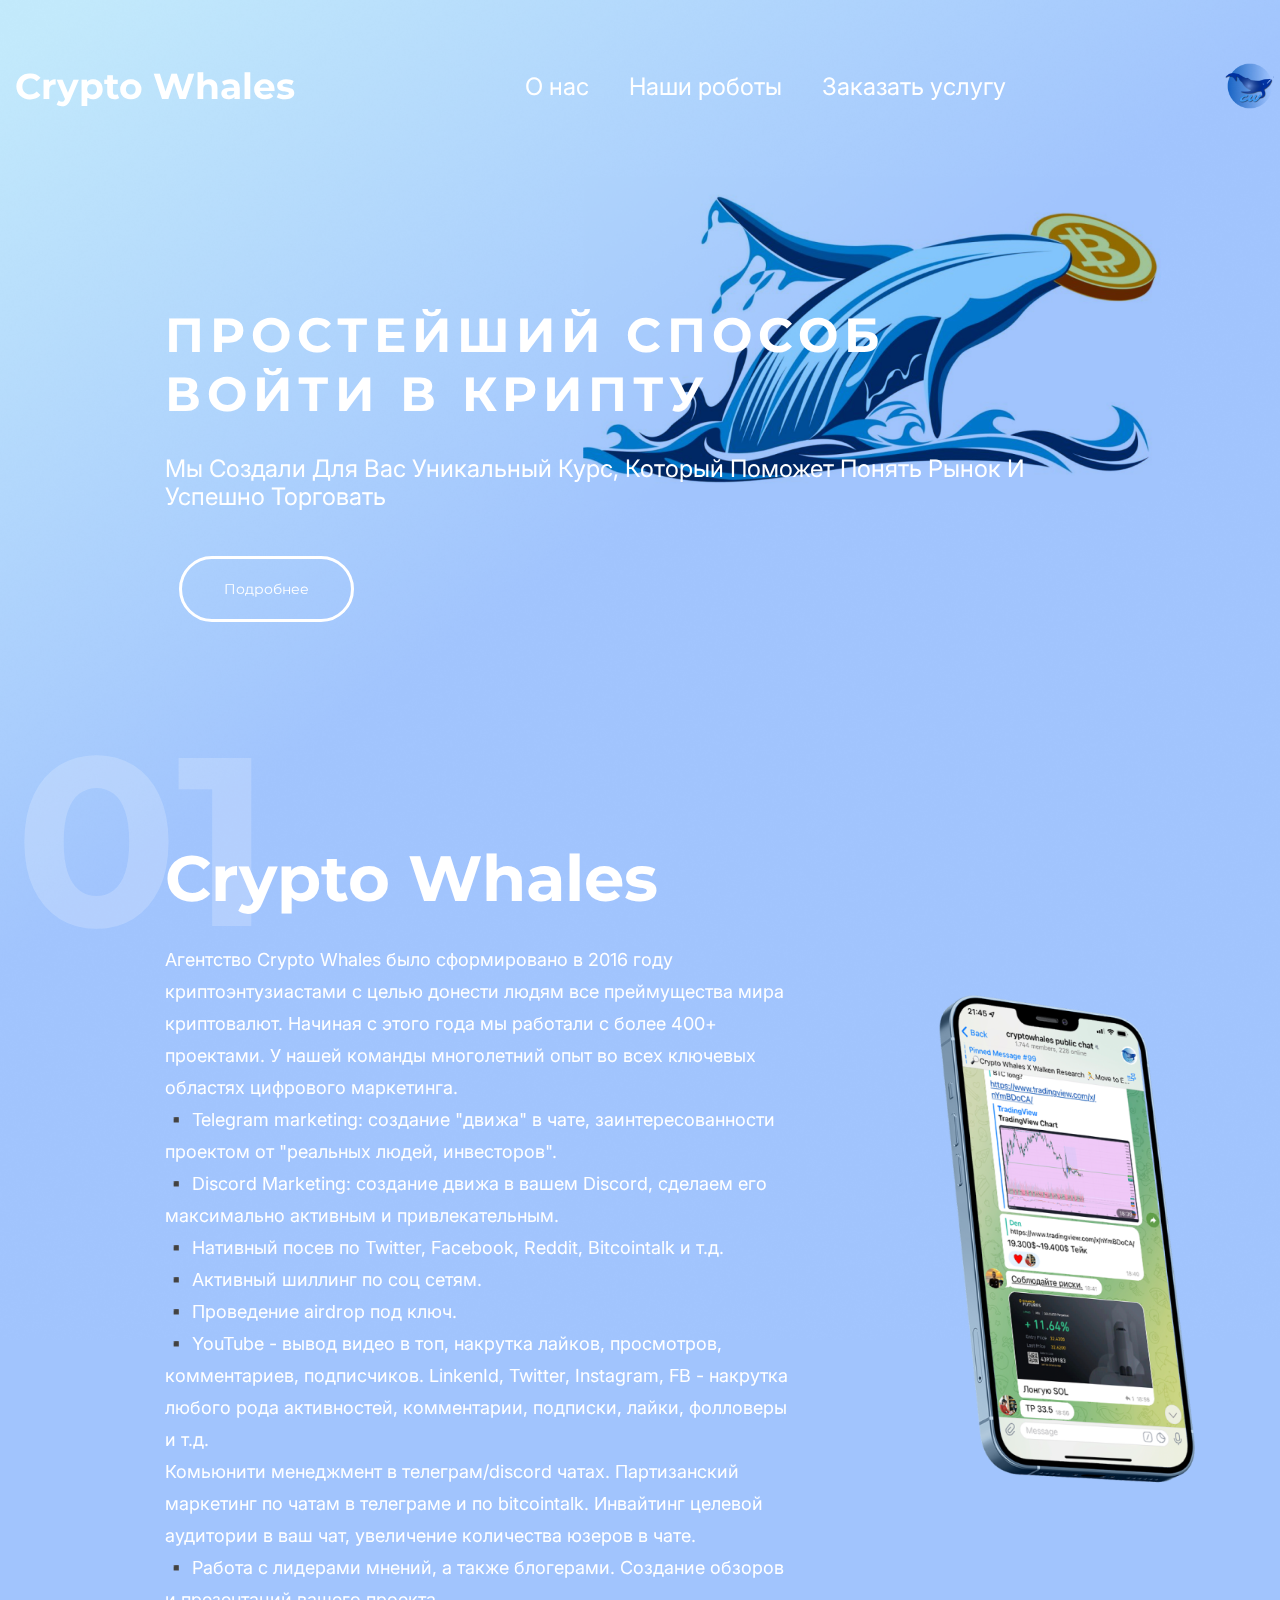
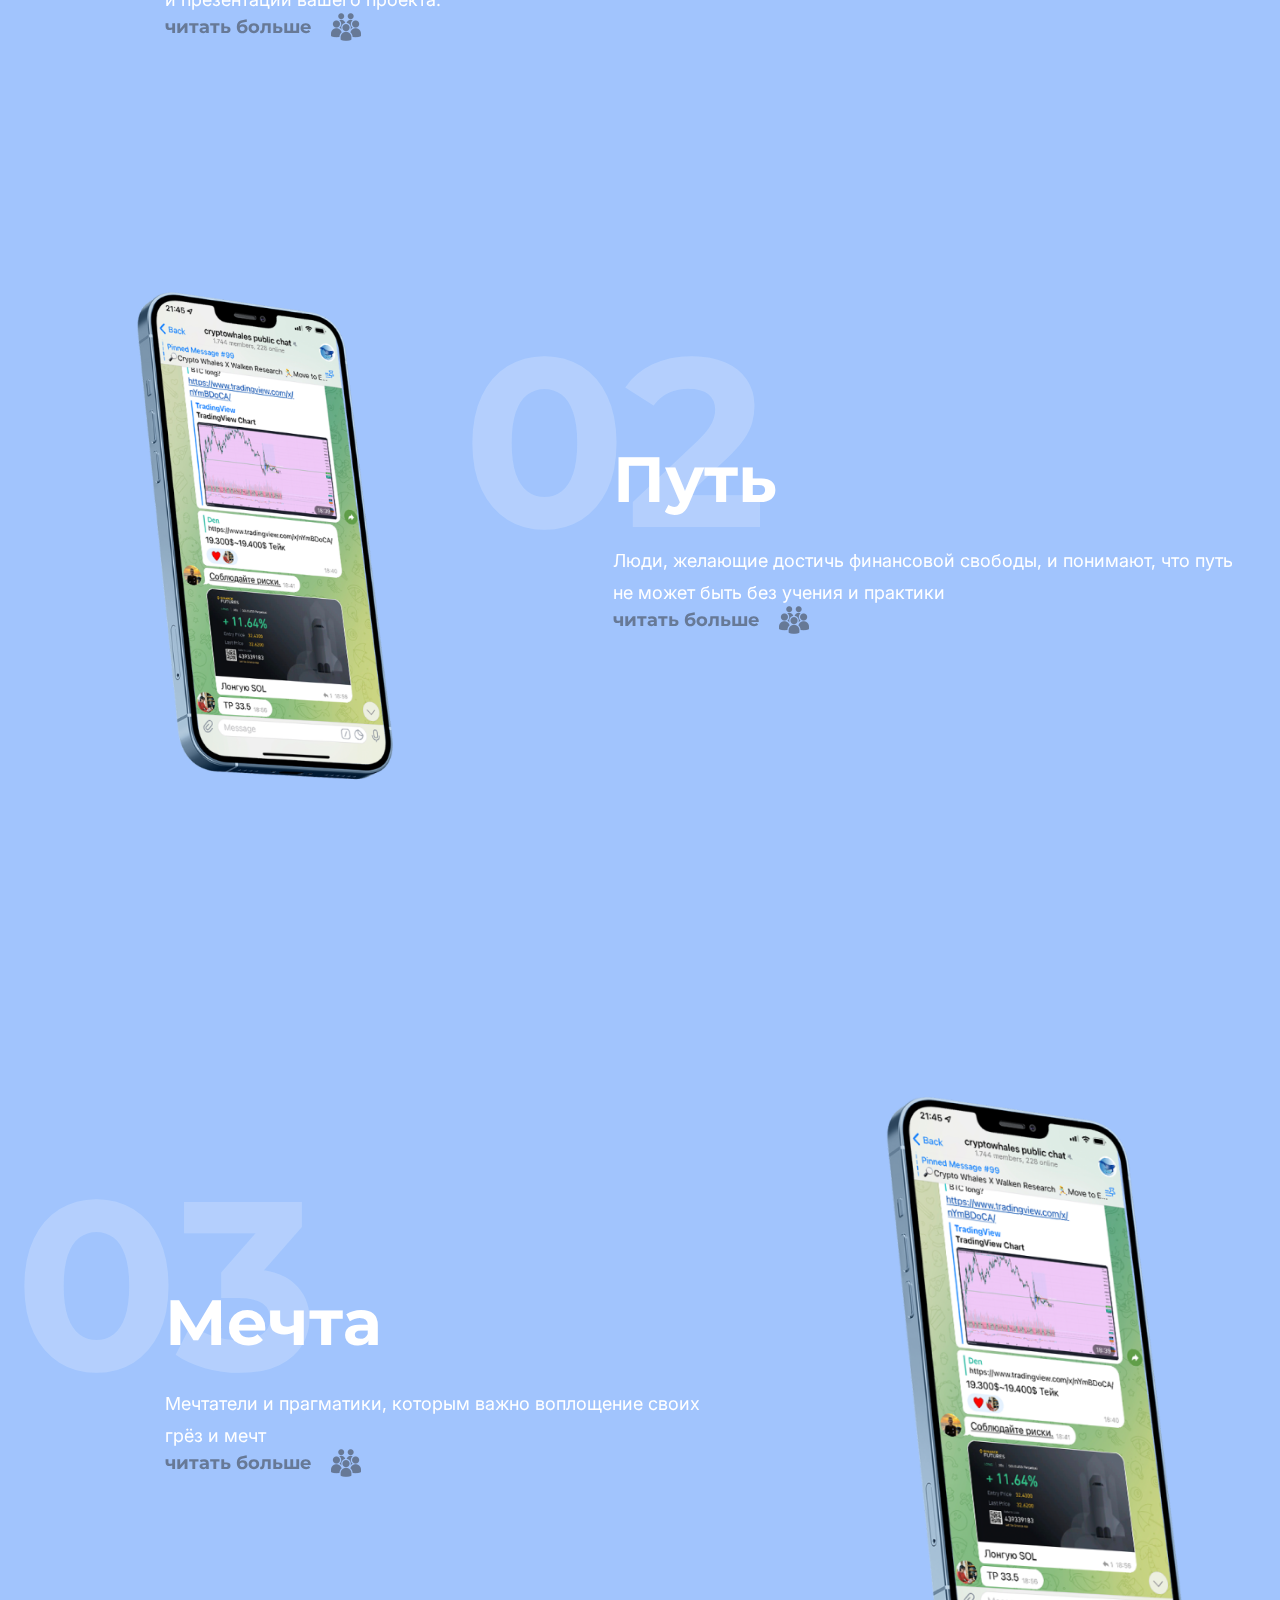
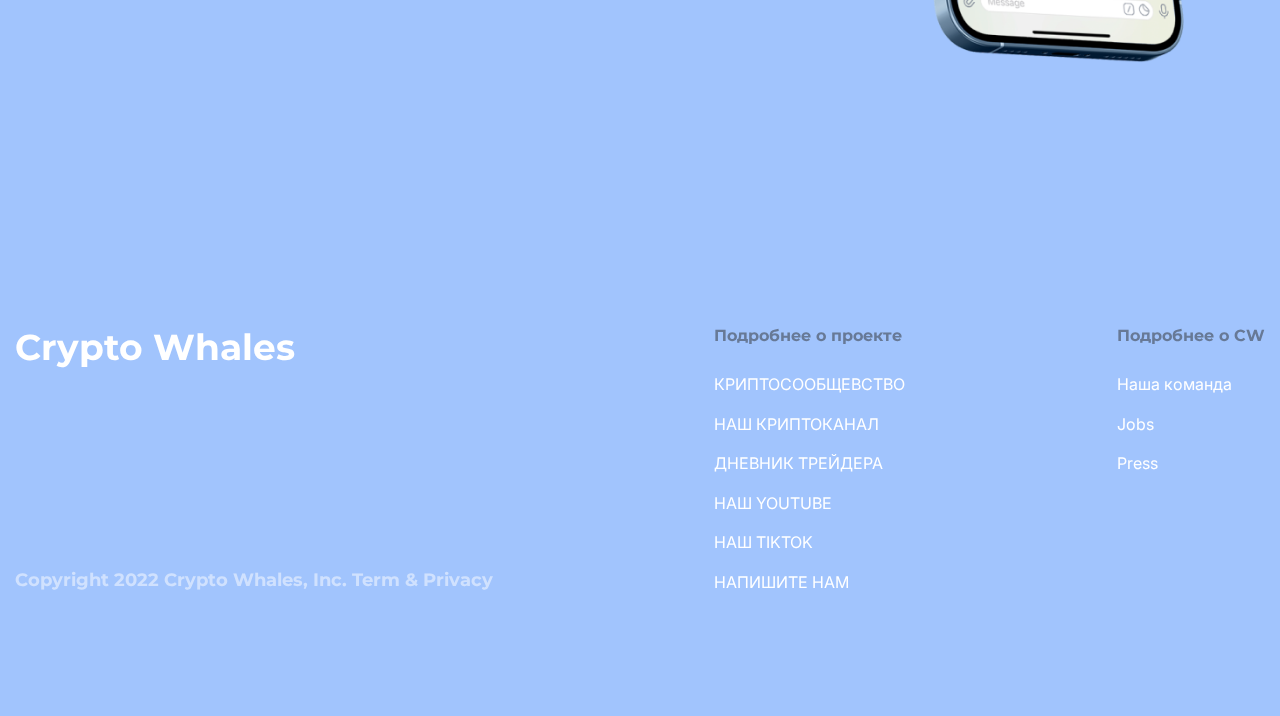
==== commit 448195e9: "Site" ====
--- a/index.html
+++ b/index.html
@@ -5,6 +5,14 @@
     <meta http-equiv="X-UA-Compatible" content="IE=edge">
     <meta name="viewport" content="width=device-width, initial-scale=1.0">
     <title>Crypto Whales</title>
+
+    <link rel="apple-touch-icon" sizes="180x180" href="favicons/apple-touch-icon.png">
+    <link rel="icon" type="image/png" sizes="32x32" href="favicons/favicon-32x32.png">
+    <link rel="icon" type="image/png" sizes="16x16" href="favicons/favicon-16x16.png">
+    <link rel="manifest" href="favicons/site.webmanifest">
+    <link rel="mask-icon" href="favicons/safari-pinned-tab.svg" color="#a1c4fd">
+    <meta name="msapplication-TileColor" content="#a1c4fd">
+    <meta name="theme-color" content="#a1c4fd">
 
     <link rel="stylesheet" href="./css/main.css">
     <link rel="stylesheet" href="./css/media.css">
--- a/css/main.css
+++ b/css/main.css
@@ -10,8 +10,8 @@
 body {
     margin: 0;
     font-family: 'Montserrat', sans-serif;
-    background-color: #9ca7ba;
-    background-image: url(./../img/bg/Bandle\ for\ Den.png);
+    background-color: #A1C4FD;
+    background-image: url(./../img/bg/bandle.png);
     background-size: 100%, auto;
     background-repeat: no-repeat;
     color: #fff;
@@ -110,13 +110,13 @@
     content: '';
     width: 100%;
     height: 2px;
-    background-color: #7C8CA6;
+    background-color: #677996;
     opacity: 0;
     transition: all 0.2s ease-in;
 }
 
 .nav a:hover {
-    color: #7C8CA6;
+    color: #677996;
 }
 nav a:hover::after {
     bottom: 0px;
@@ -134,7 +134,7 @@
 }
 
 .finish:hover {
-    color: #7C8CA6;
+    color: #677996;
 }
 
 .finish::before {
@@ -223,7 +223,7 @@
     width: 320px;
     height: 100%;
     padding: 70px 70px 50px 30px;
-    background-color: #9ca7ba;
+    background-color: #A1C4FD;
     opacity: 0.9;
 }
 
@@ -262,7 +262,7 @@
     margin-bottom: 32px;
     font-family: 'Montserrat', sans-serif;
     font-weight: 700;
-    font-size: 55px;
+    font-size: 48px;
     line-height: 1.222;
     letter-spacing: 6px;
     text-transform: uppercase;
@@ -274,7 +274,7 @@
     font-family: 'Inter', sans-serif;
     font-style: normal;
     font-weight: 400;
-    font-style: 15px;
+    font-size: 24px;
     line-height: 1.136;
     text-transform: capitalize;
     color: #fff;
--- a/css/media.css
+++ b/css/media.css
@@ -6,7 +6,7 @@
 
 @media (max-width: 1200px) {
     .hero-title {
-        font-size: 24px;
+        font-size: 12px;
     }
 
     .article-text::before {
@@ -67,11 +67,11 @@
     }
 
     .hero-title {
-        font-size: 14px;
+        font-size: 12px;
     }
 
     .hero-category {
-        font-size: 48px;
+        font-size: 24px;
     }
 
     .article-title {
--- a/css/buttons.css
+++ b/css/buttons.css
@@ -503,13 +503,13 @@
 	-webkit-transition: background-color 0.1s 0.3s, color 0.1s 0.3s;
 	transition: background-color 0.1s 0.3s, color 0.1s 0.3s;
 	color: #ECEFF1;
-	background-color: #92A3DF;
+	background-color: #677996;
 	-webkit-animation: anim-moema-1 0.3s forwards;
 	animation: anim-moema-1 0.3s forwards;
 }
 .button--moema.button--inverted:hover {
 	color: #ECEFF1;
-	background-color: #7986cb;
+	background-color: #677996;
 }
 .button--moema:hover::before {
 	-webkit-animation: anim-moema-2 0.3s 0.3s forwards;
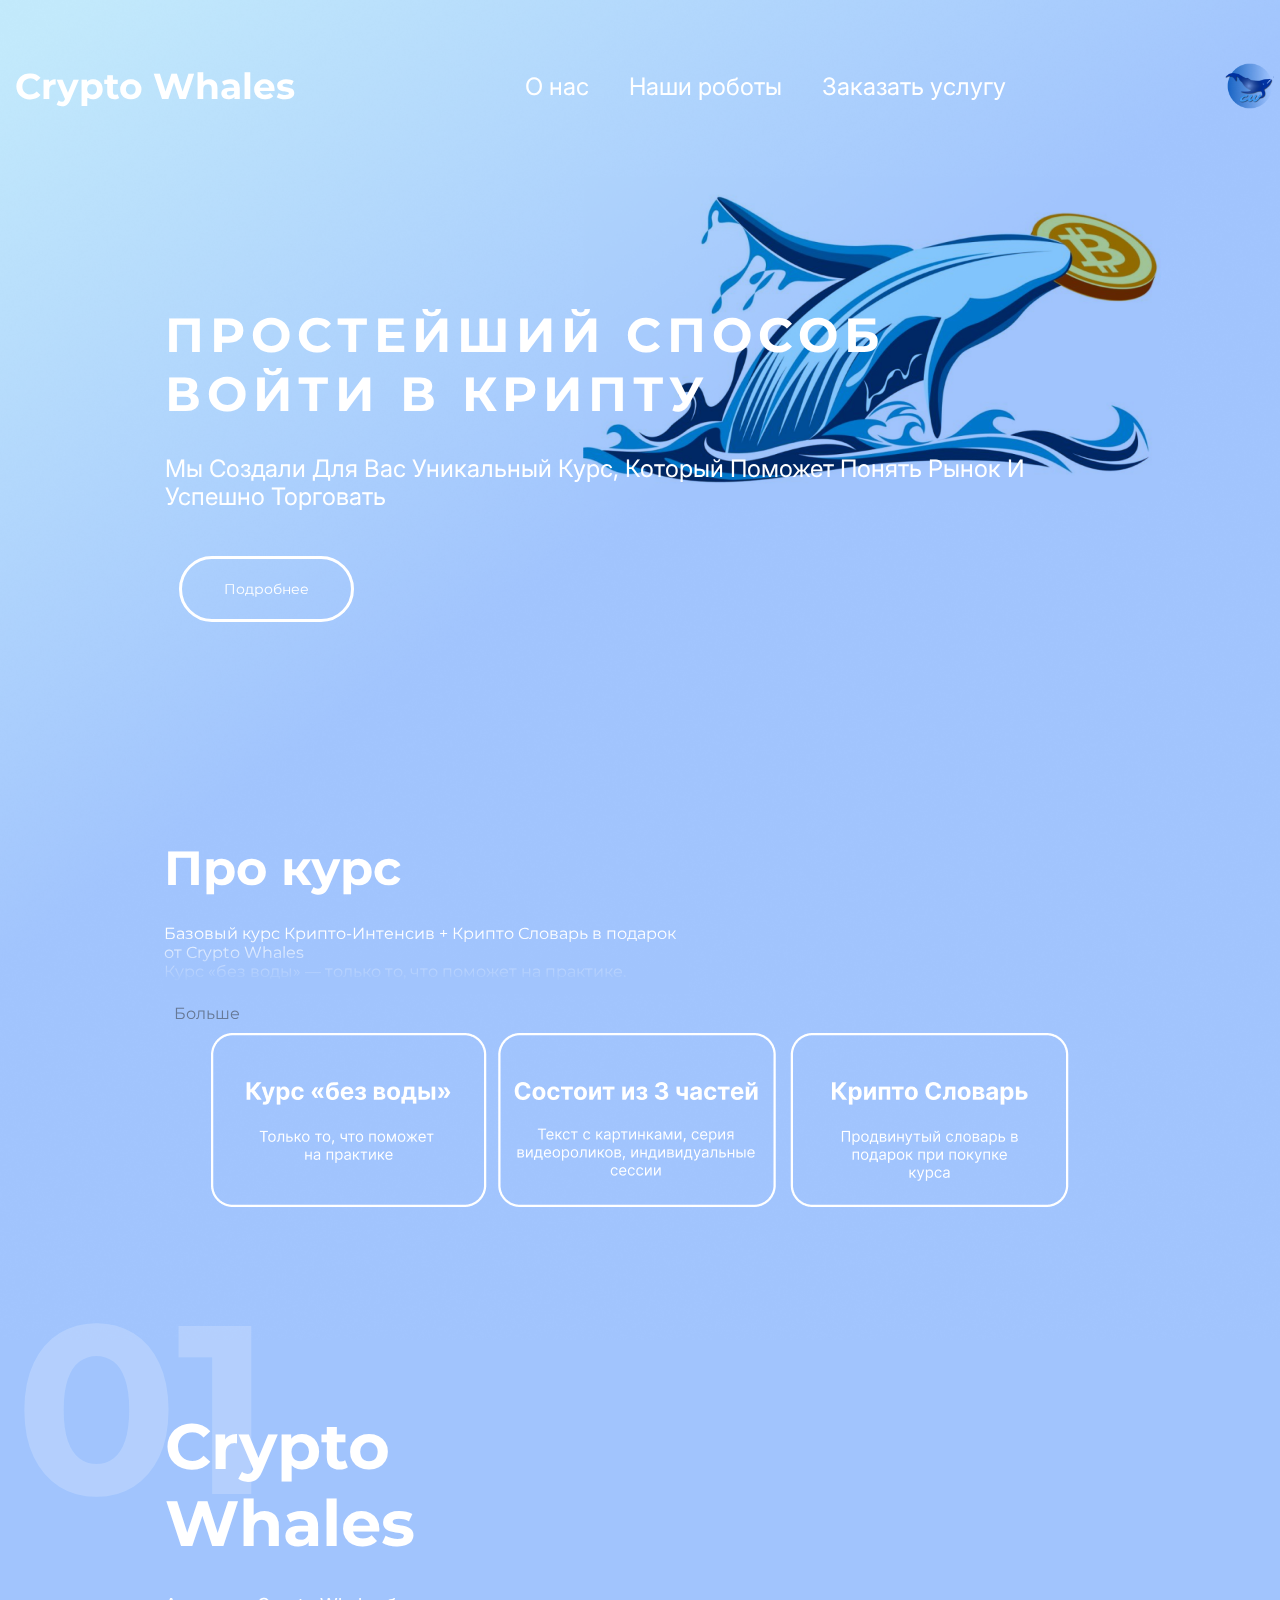
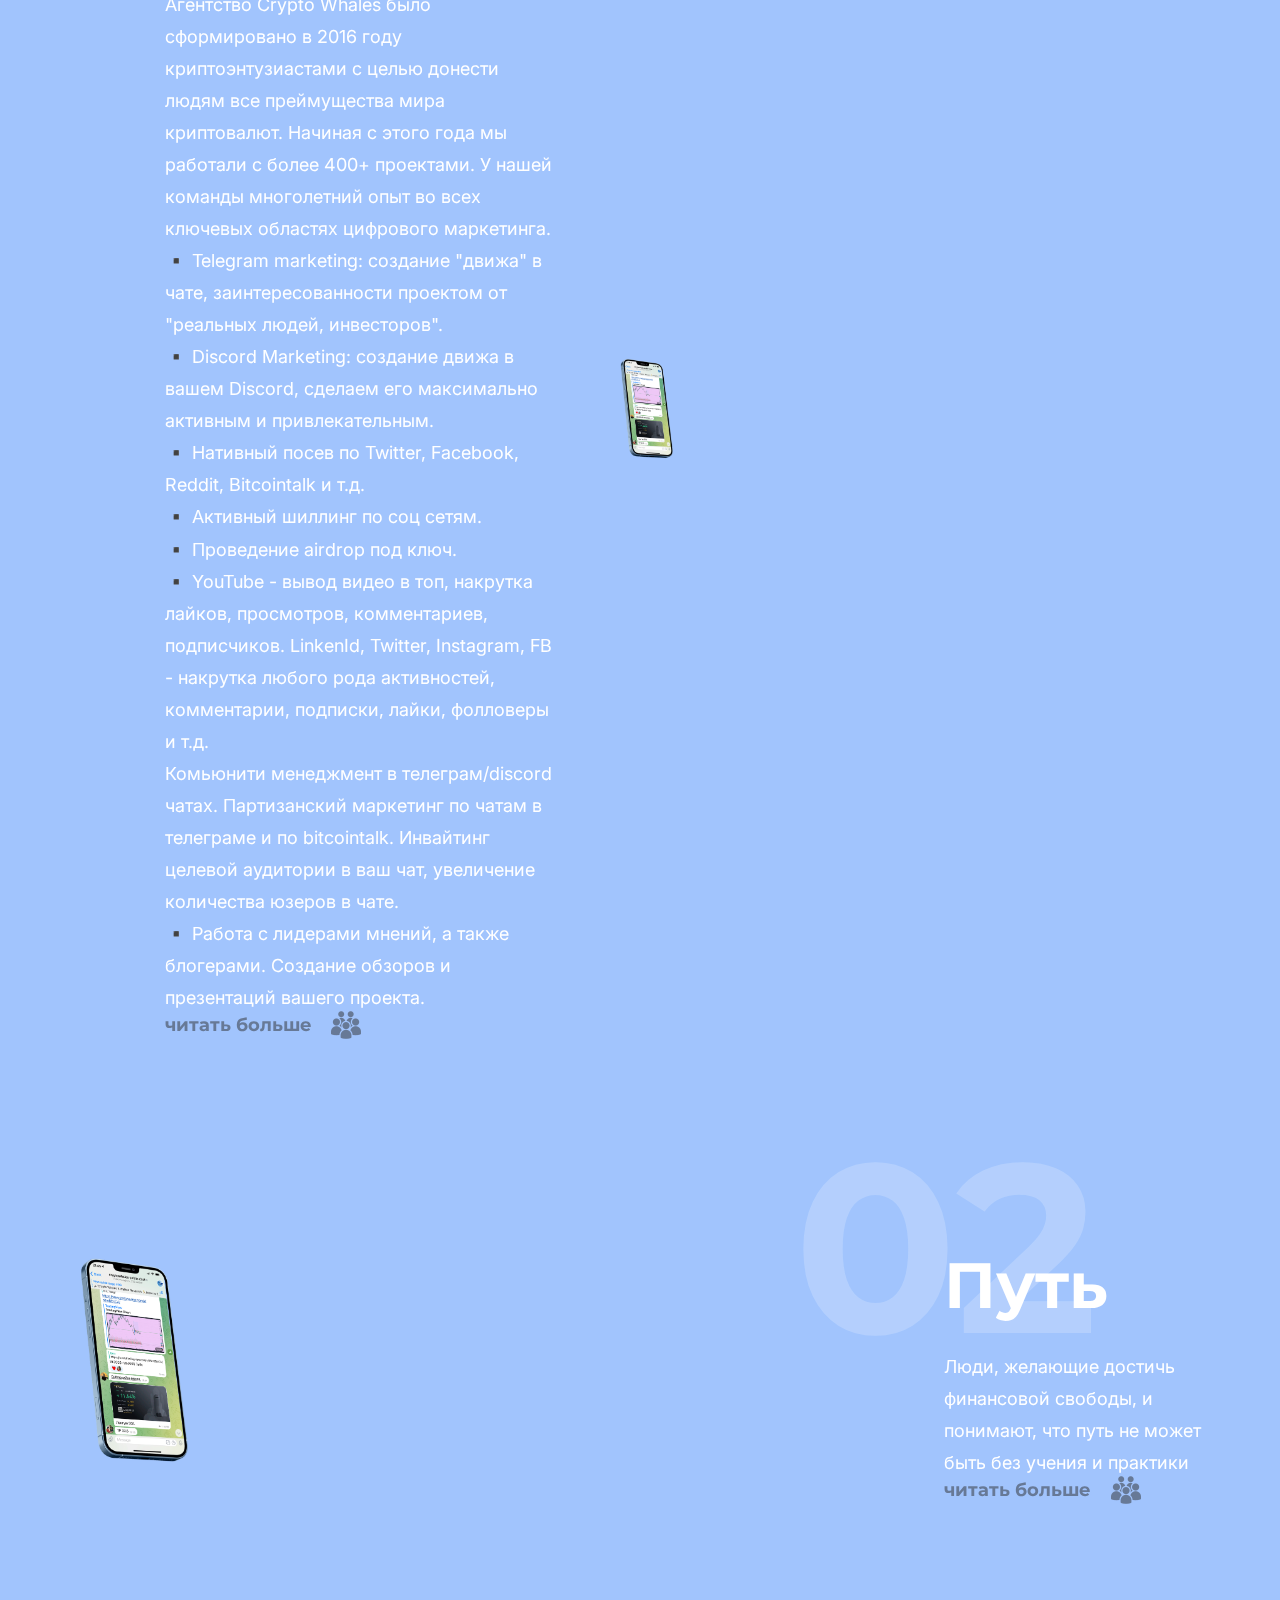
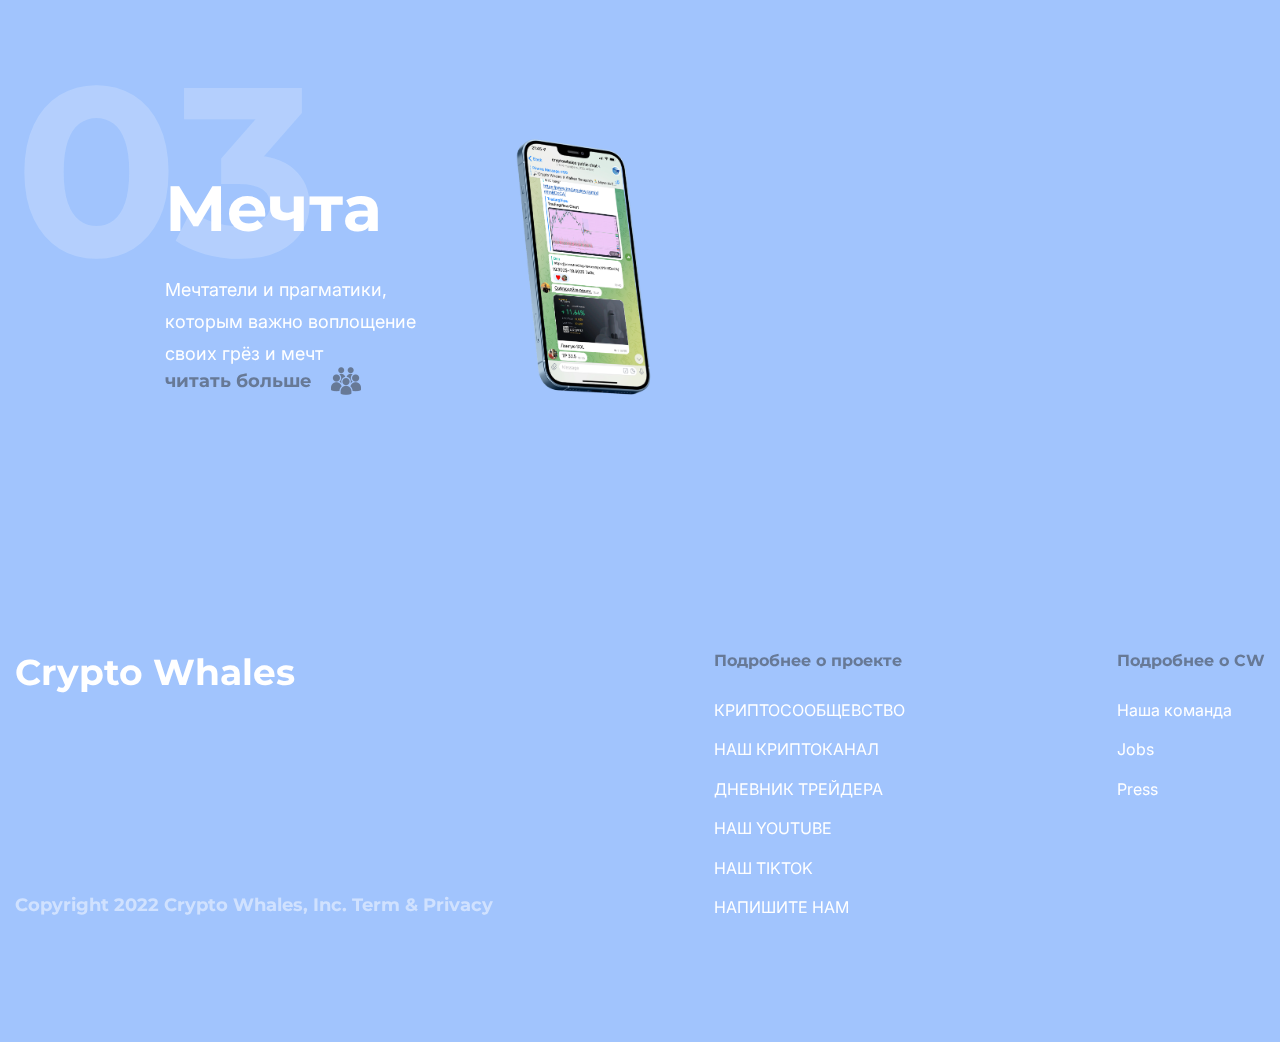
==== commit 7deccc4a: "Site" ====
--- a/index.html
+++ b/index.html
@@ -65,6 +65,60 @@
 </header>
 
 <main class="main">
+
+    <h2 class="article-img">Про курс</h2>
+
+    <div class="holder">
+        <input type="checkbox" class="read-more-checker" id="read-more-checker"/>
+        <div class="limited l-200">
+
+            <p>
+                Базовый курс Крипто-Интенсив + Крипто Словарь в подарок от Crypto Whales 
+            </p>
+
+            <p>
+                Курс «без воды» — только то, что поможет на практике.
+            </p>
+
+            <p>
+                Состоит из 3 частей: текстовый вариант с изображениями + серия  видеороликов + проверка практических заданий.
+            </p>
+
+            <p>
+                После курса вы будете:
+            </p>
+
+            <p>
+                - Понимать как работают фигуры технического анализа
+            </p>
+
+            <p>
+                - Переворачивать методы и махинации крупных игроков на рынке в свою пользу
+            </p>
+
+            <p>
+                - Знать базовые индикаторы анализа
+            </p>  
+            
+            <p>
+                - Выстраивать свой Риск-менеджмент и стратегию
+            </p>
+
+            <p>
+                - Понимать психологию инвестора
+            </p>
+
+            <p>
+                - Знать различные нюансы на криптовалютном рынке
+            </p>
+            
+            <div class="bottom"></div>
+        </div>
+        <label for="read-more-checker" class="read-more-button"></label>
+    </div>
+
+    <img src="./img/pictures/list.png" alt="#" class="center-img">
+
     <div class="container">
         <article class="article">
             <div class="article-text" id="about-us" data-number="01">
--- a/css/main.css
+++ b/css/main.css
@@ -494,4 +494,90 @@
 .footer-nav a:hover::after {
     bottom: 0px;
     opacity: 1;
+}
+
+/* COURSE */
+
+.center-img {
+    display: block;
+    margin: 0 auto;
+    margin-bottom: 200px;
+    padding-left: 15px;
+    padding-right: 15px;
+}
+
+.article-img {
+    margin-bottom: 27px;
+    max-width: 555px;
+    font-family: 'Montserrat', sans-serif;
+    font-style: normal;
+    font-weight: 700;
+    font-size: 48px;
+    line-height: 1.2;
+    color: #fff;
+    margin-left: auto;
+    margin-right: 45%;
+    padding-left: 15px;
+    padding-right: 15px;
+}
+
+.holder {
+    max-width: 555px;
+    margin-left: auto;
+    margin-right: 45%;
+    padding-left: 15px;
+    padding-right: 15px;
+}
+
+.limited {
+    max-height: 400px;
+    overflow: hidden;
+    position: relative;
+}
+
+.limited.l-200 {
+    max-height: 70px;
+}
+
+.limited.l-300 {
+    max-height: 120px;
+}
+
+.limited .bottom {
+    position: absolute;
+    bottom: 0;
+    background: linear-gradient(to bottom, rgba(255,255,255,0), #A1C4FD 80%);
+    width: 100%;
+    height: 60px;
+    opacity: 1;
+    transition: .3s;
+}
+
+.read-more-checker {
+    opacity: 0;
+    position: absolute;
+}
+
+.read-more-checker:checked ~ .limited {
+    max-height: none;
+}
+
+.read-more-checker:checked ~ .limited .bottom {
+    opacity: 0;
+    transition: .3s;
+}
+
+.read-more-checker ~ .read-more-button:before {
+    content: 'Больше';
+}
+
+.read-more-checker:checked ~ .read-more-button:before {
+    content: 'Меньше';
+}
+
+.read-more-button {
+    cursor: pointer;
+    display: inline-block;
+    padding: 10px;
+    color: #677996;
 }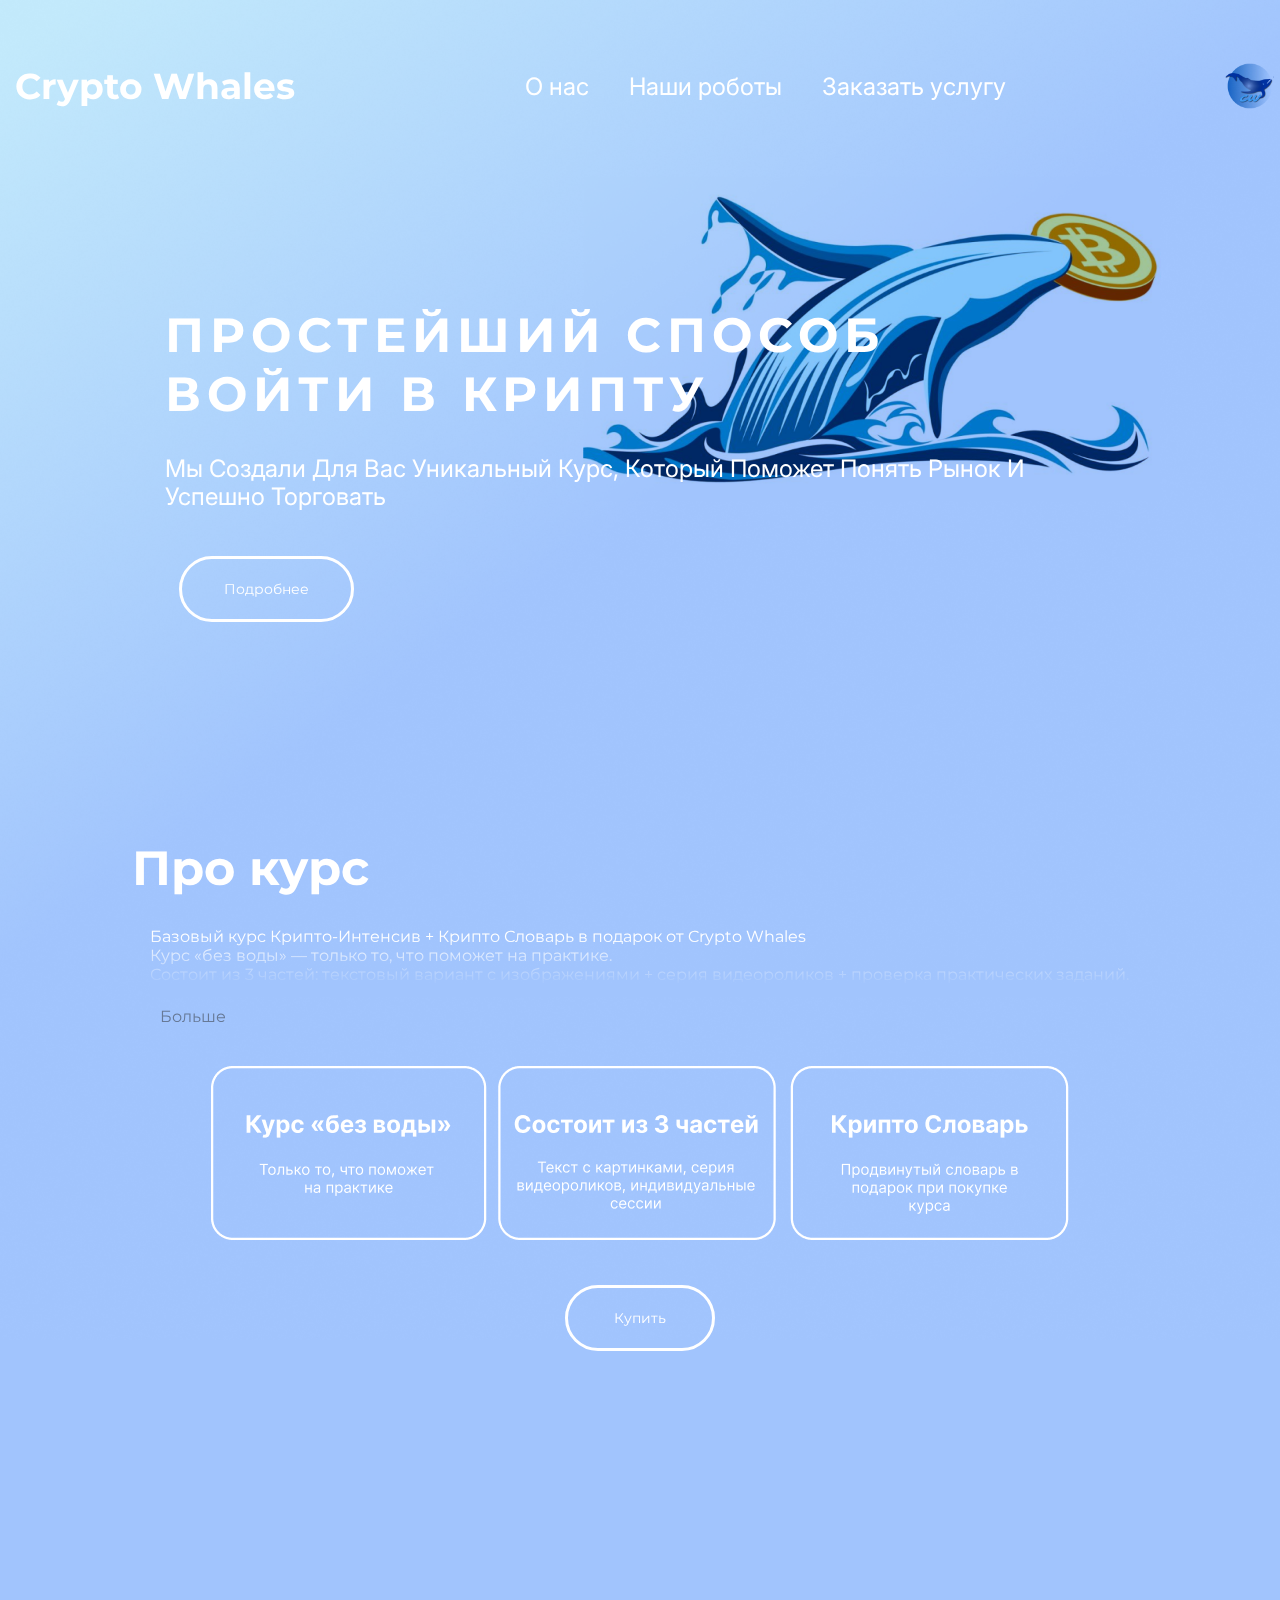
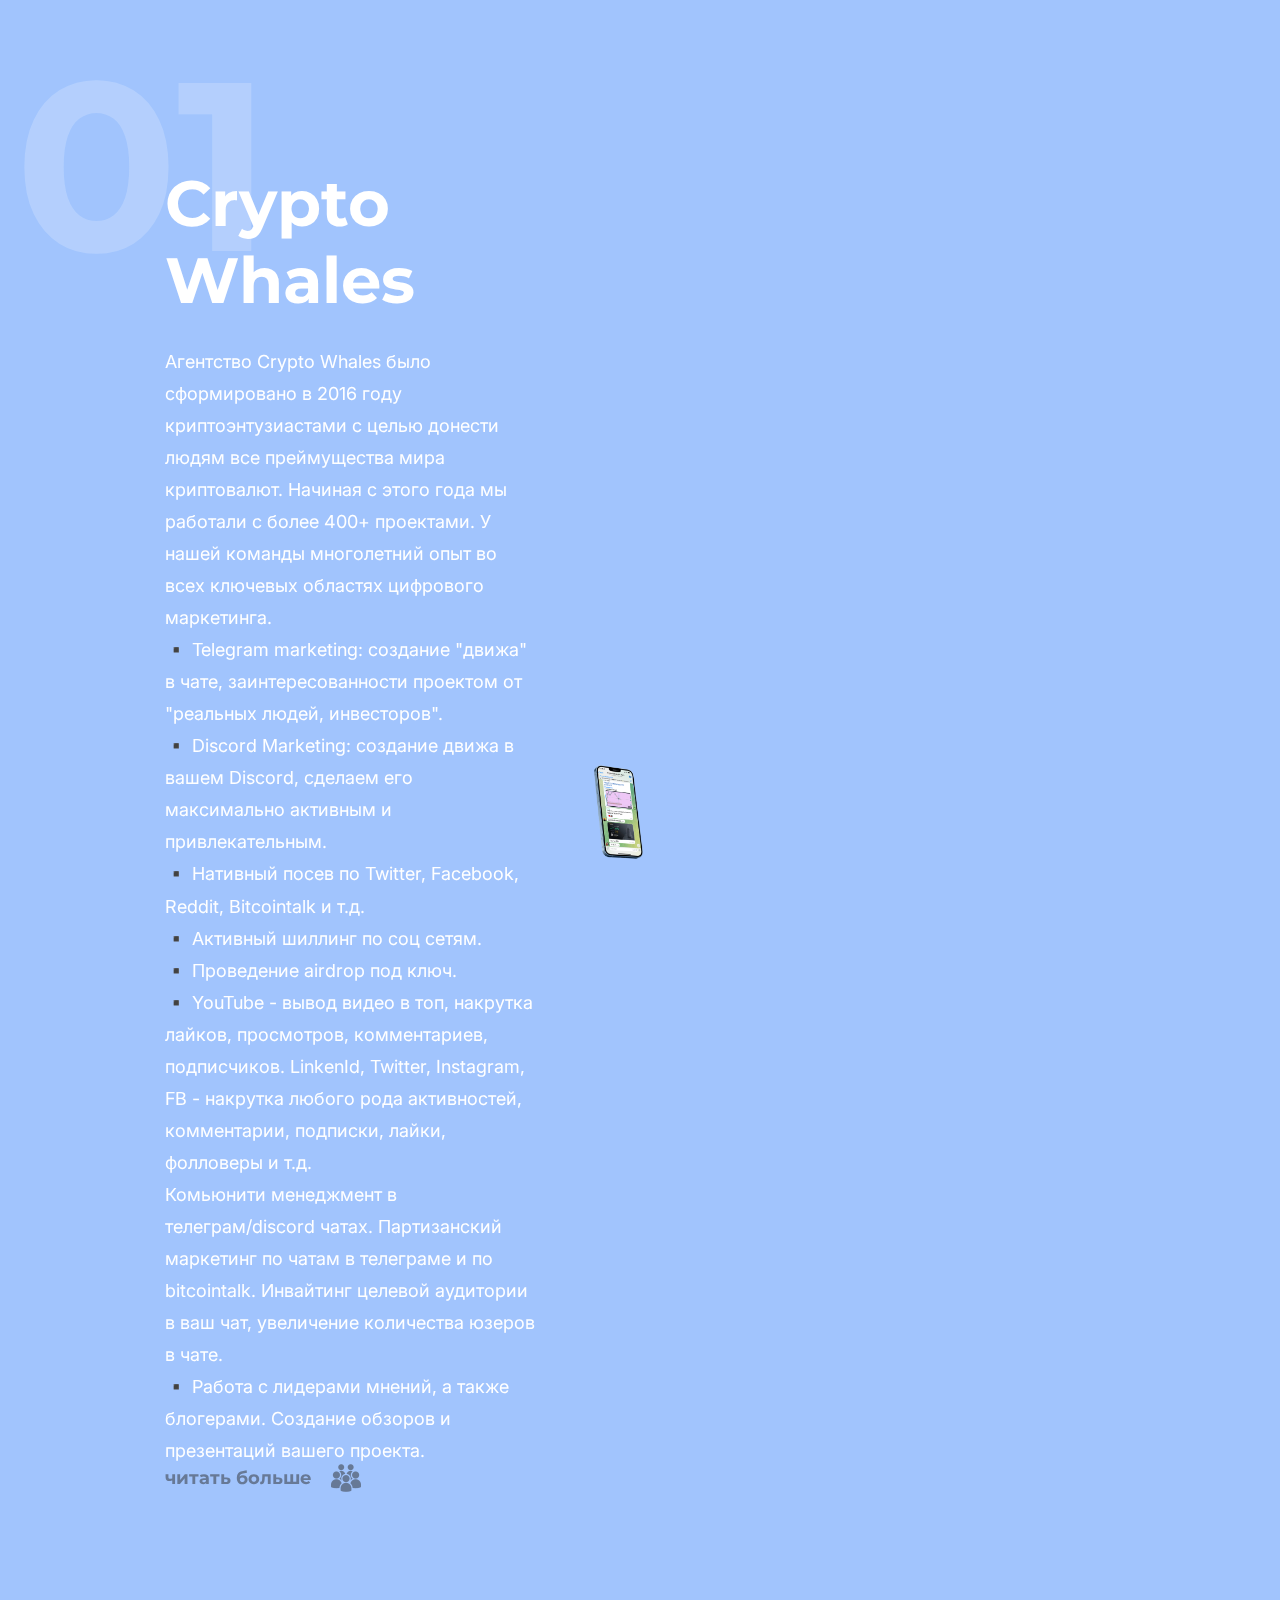
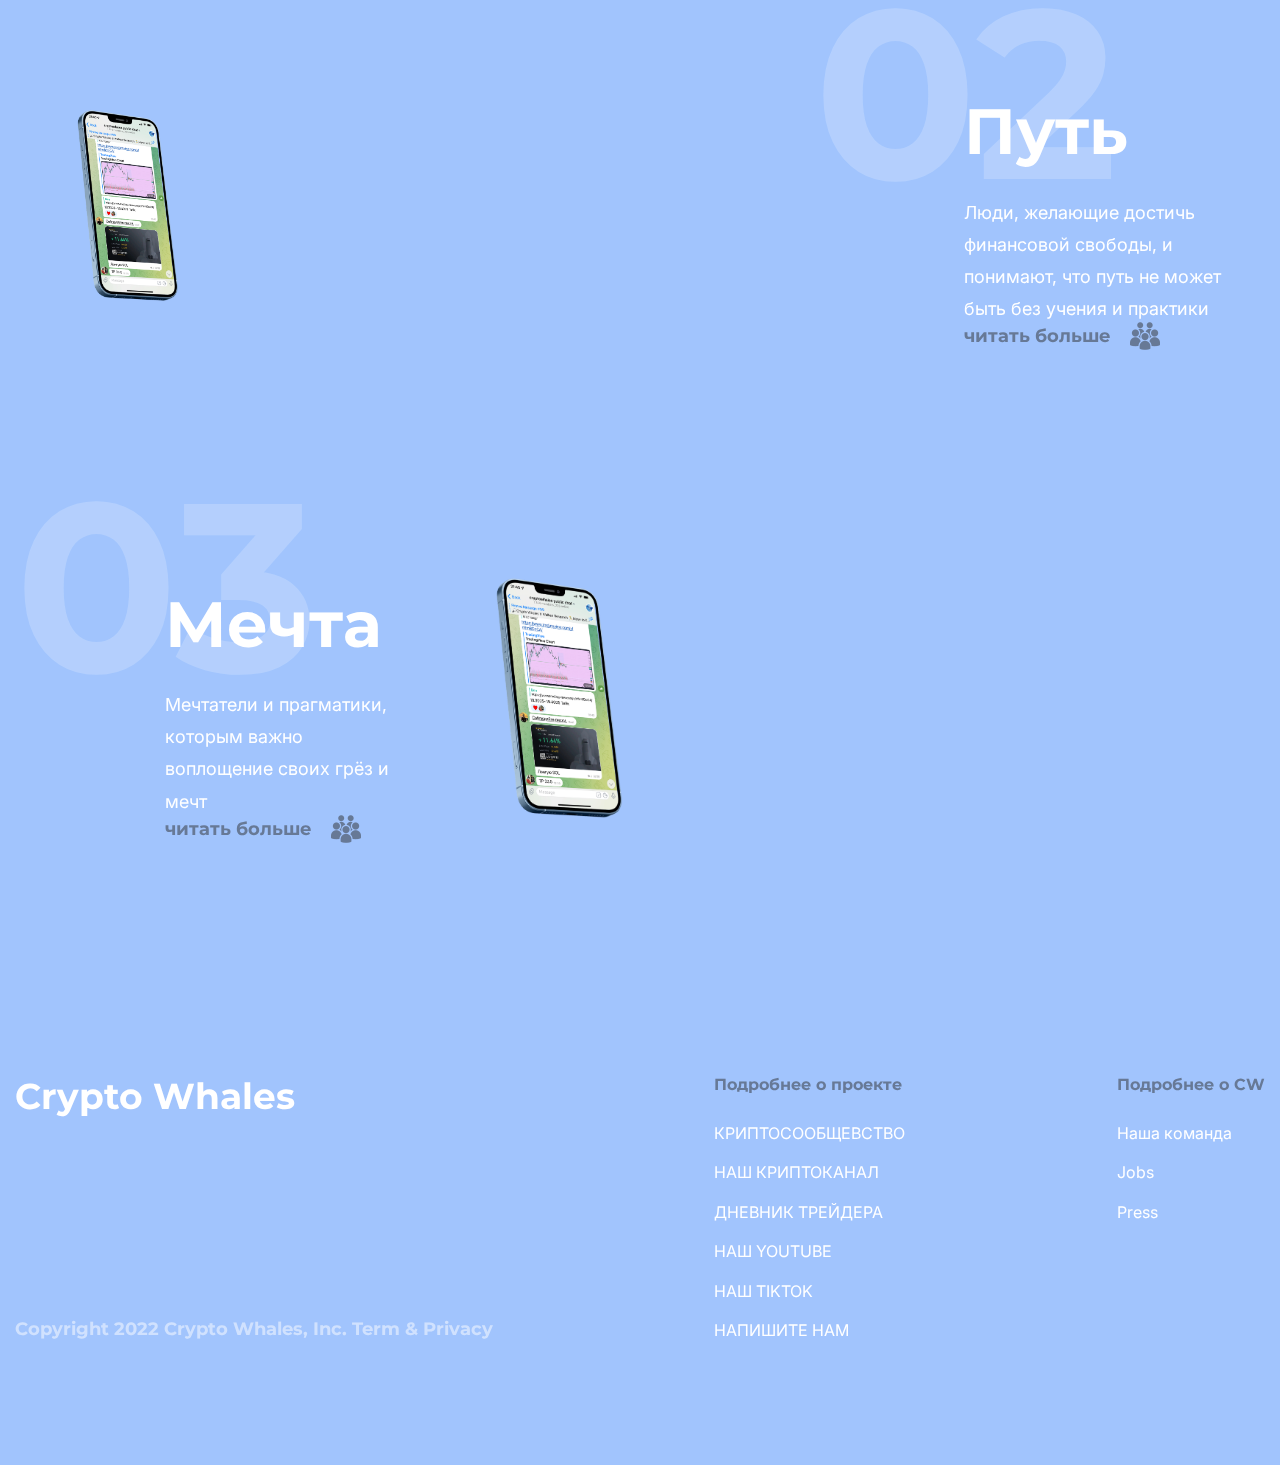
==== commit 04a57845: "Site" ====
--- a/index.html
+++ b/index.html
@@ -72,44 +72,41 @@
         <input type="checkbox" class="read-more-checker" id="read-more-checker"/>
         <div class="limited l-200">
 
-            <p>
-                Базовый курс Крипто-Интенсив + Крипто Словарь в подарок от Crypto Whales 
+            <p class="l-h">
+                <p>
+                    Базовый курс Крипто-Интенсив + Крипто Словарь в подарок от Crypto Whales 
+                </p>
+                <p>
+                    Курс «без воды» — только то, что поможет на практике.
+                </p>
+                <p>
+                    Состоит из 3 частей: текстовый вариант с изображениями + серия  видеороликов + проверка практических заданий.
+                </p>
             </p>
 
-            <p>
-                Курс «без воды» — только то, что поможет на практике.
-            </p>
-
-            <p>
-                Состоит из 3 частей: текстовый вариант с изображениями + серия  видеороликов + проверка практических заданий.
-            </p>
-
-            <p>
+            <p class="l-h">
                 После курса вы будете:
             </p>
 
-            <p>
-                - Понимать как работают фигуры технического анализа
-            </p>
-
-            <p>
-                - Переворачивать методы и махинации крупных игроков на рынке в свою пользу
-            </p>
-
-            <p>
-                - Знать базовые индикаторы анализа
-            </p>  
-            
-            <p>
-                - Выстраивать свой Риск-менеджмент и стратегию
-            </p>
-
-            <p>
-                - Понимать психологию инвестора
-            </p>
-
-            <p>
-                - Знать различные нюансы на криптовалютном рынке
+            <p class="l-h">
+                <p>
+                    - Понимать как работают фигуры технического анализа
+                </p>
+                <p>
+                    - Переворачивать методы и махинации крупных игроков на рынке в свою пользу
+                </p>
+                <p>
+                    - Знать базовые индикаторы анализа
+                </p>  
+                <p>
+                    - Выстраивать свой Риск-менеджмент и стратегию
+                </p>
+                <p>
+                    - Понимать психологию инвестора
+                </p>
+                <p>
+                    - Знать различные нюансы на криптовалютном рынке
+                </p>
             </p>
             
             <div class="bottom"></div>
@@ -118,6 +115,8 @@
     </div>
 
     <img src="./img/pictures/list.png" alt="#" class="center-img">
+
+    <p class="center-button"><button class="button button--moema button--border-thick button--size-s">Купить</button></p>
 
     <div class="container">
         <article class="article">
--- a/css/main.css
+++ b/css/main.css
@@ -63,7 +63,7 @@
 
 .header {
     padding-top: 64px;
-    padding-bottom: 843px;
+    padding-bottom: 413px;
 }
 
 .nav-wrapper {
@@ -501,13 +501,13 @@
 .center-img {
     display: block;
     margin: 0 auto;
-    margin-bottom: 200px;
+    margin-bottom: 30px;
     padding-left: 15px;
     padding-right: 15px;
 }
 
 .article-img {
-    margin-bottom: 27px;
+    margin-bottom: 30px;
     max-width: 555px;
     font-family: 'Montserrat', sans-serif;
     font-style: normal;
@@ -516,15 +516,16 @@
     line-height: 1.2;
     color: #fff;
     margin-left: auto;
-    margin-right: 45%;
+    margin-right: 47.5%;
     padding-left: 15px;
     padding-right: 15px;
 }
 
 .holder {
-    max-width: 555px;
+    max-width: 1010px;
     margin-left: auto;
-    margin-right: 45%;
+    margin-right: auto;
+    margin-bottom: 30px;
     padding-left: 15px;
     padding-right: 15px;
 }
@@ -580,4 +581,14 @@
     display: inline-block;
     padding: 10px;
     color: #677996;
+}
+
+.l-h {
+    line-height: 39px;
+}
+
+.center-button {
+    display: flex;
+    justify-content: center;
+    margin-bottom: 400px;
 }--- a/css/media.css
+++ b/css/media.css
@@ -23,6 +23,10 @@
 
     .article-img {
         width: 45%;
+    }
+
+    .article-img {
+        font-size: 34px;
     }
 
 }
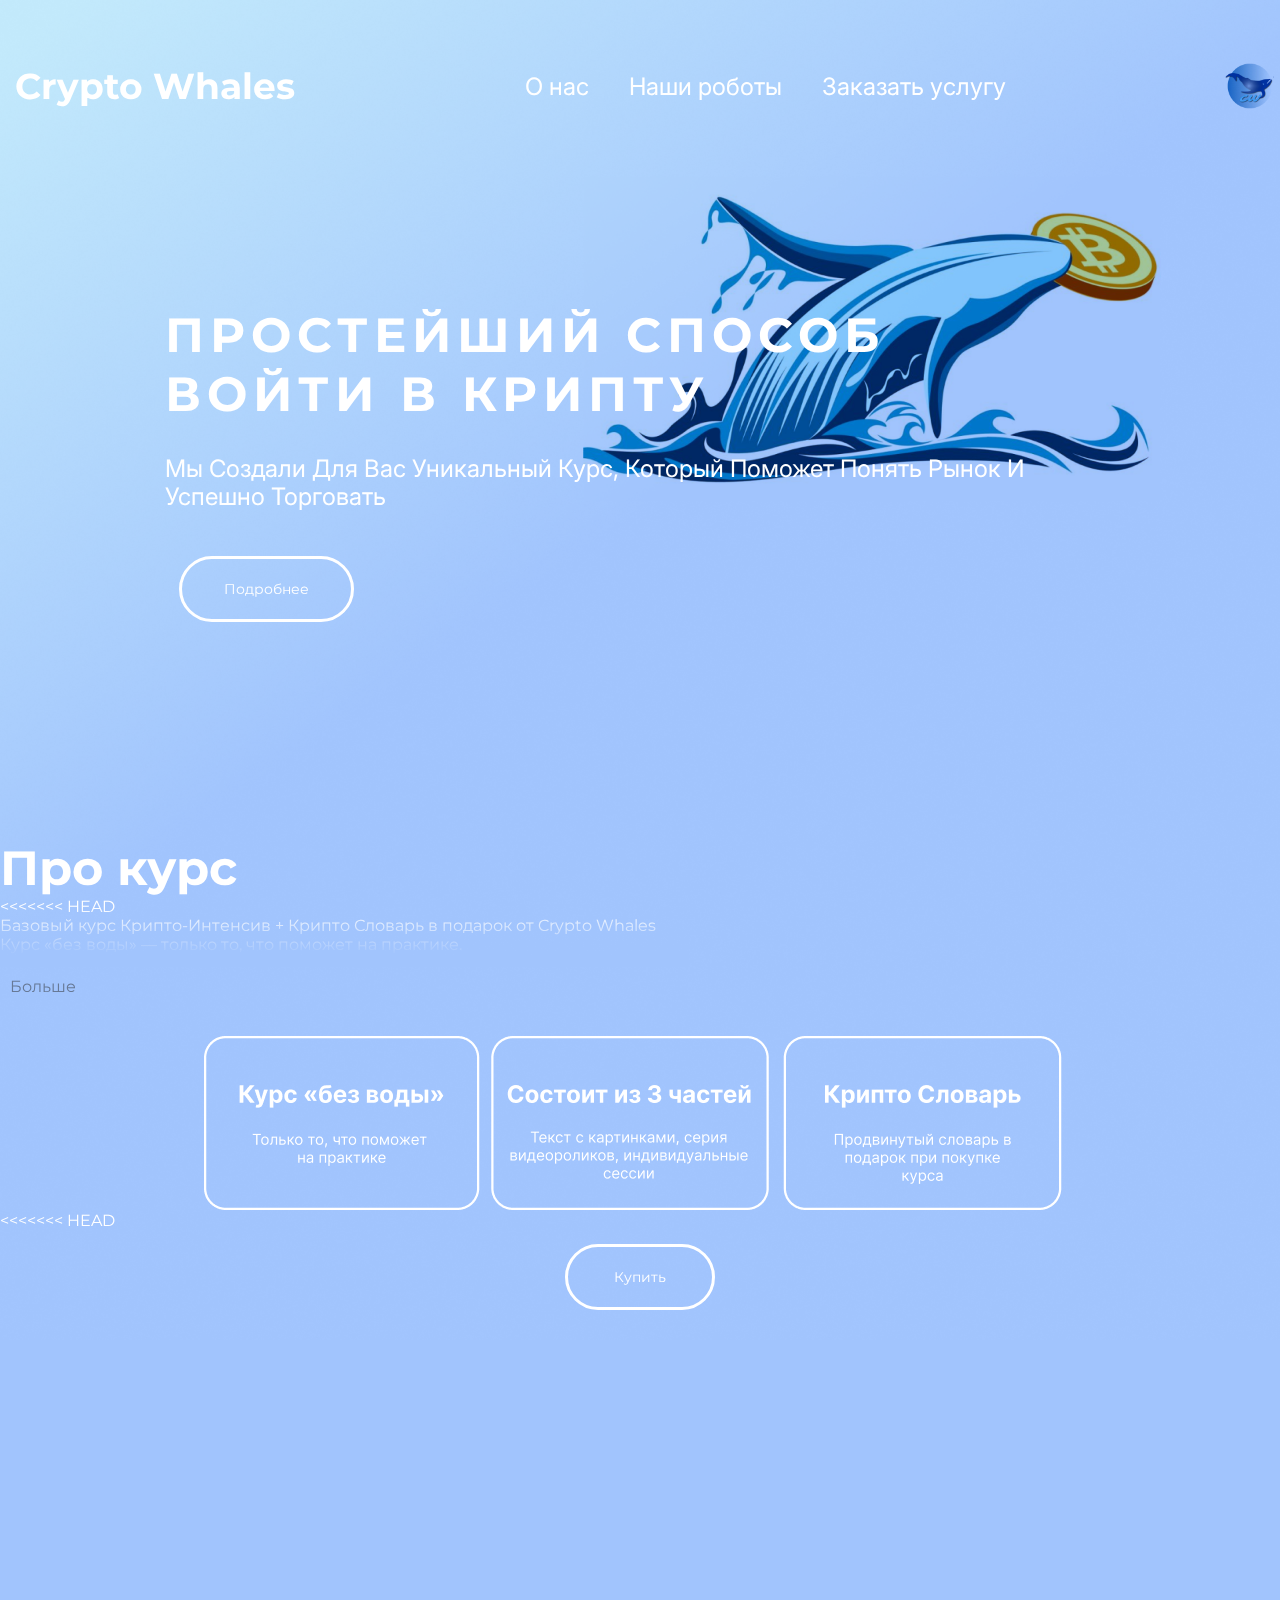
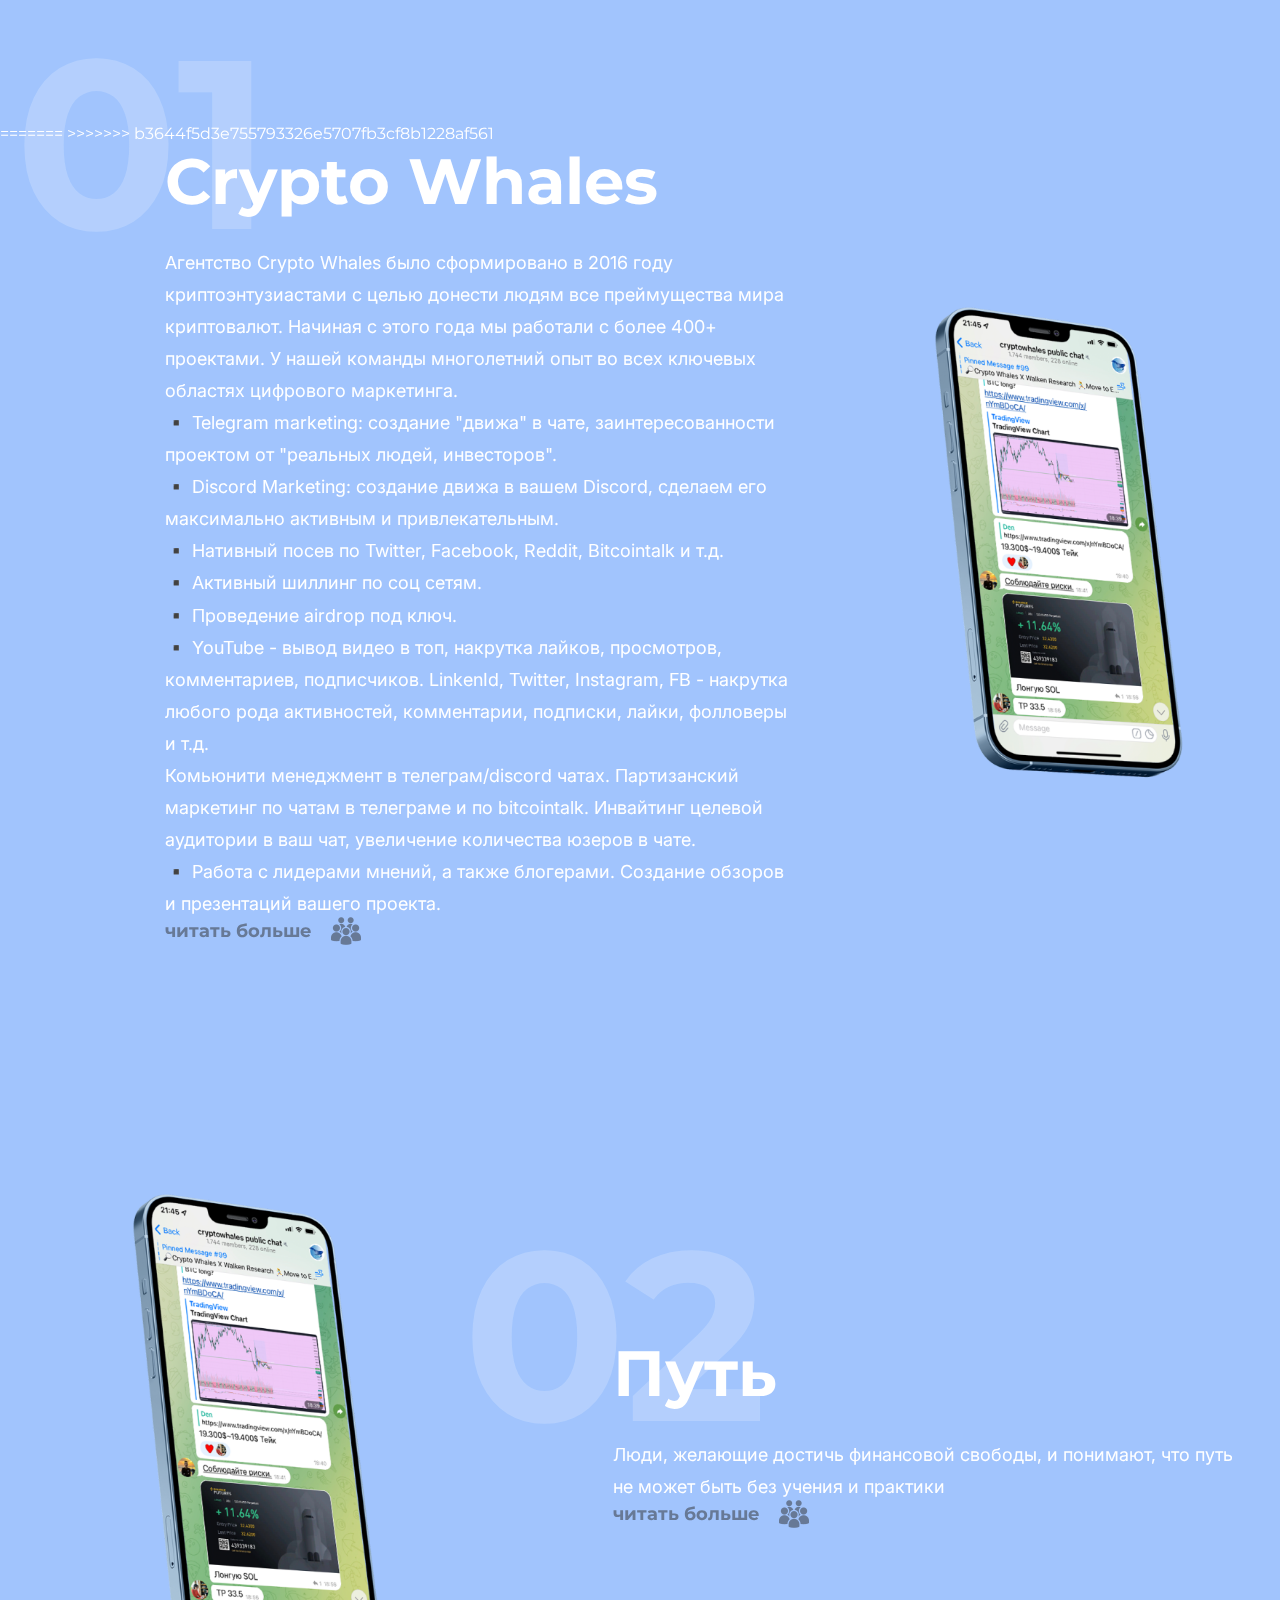
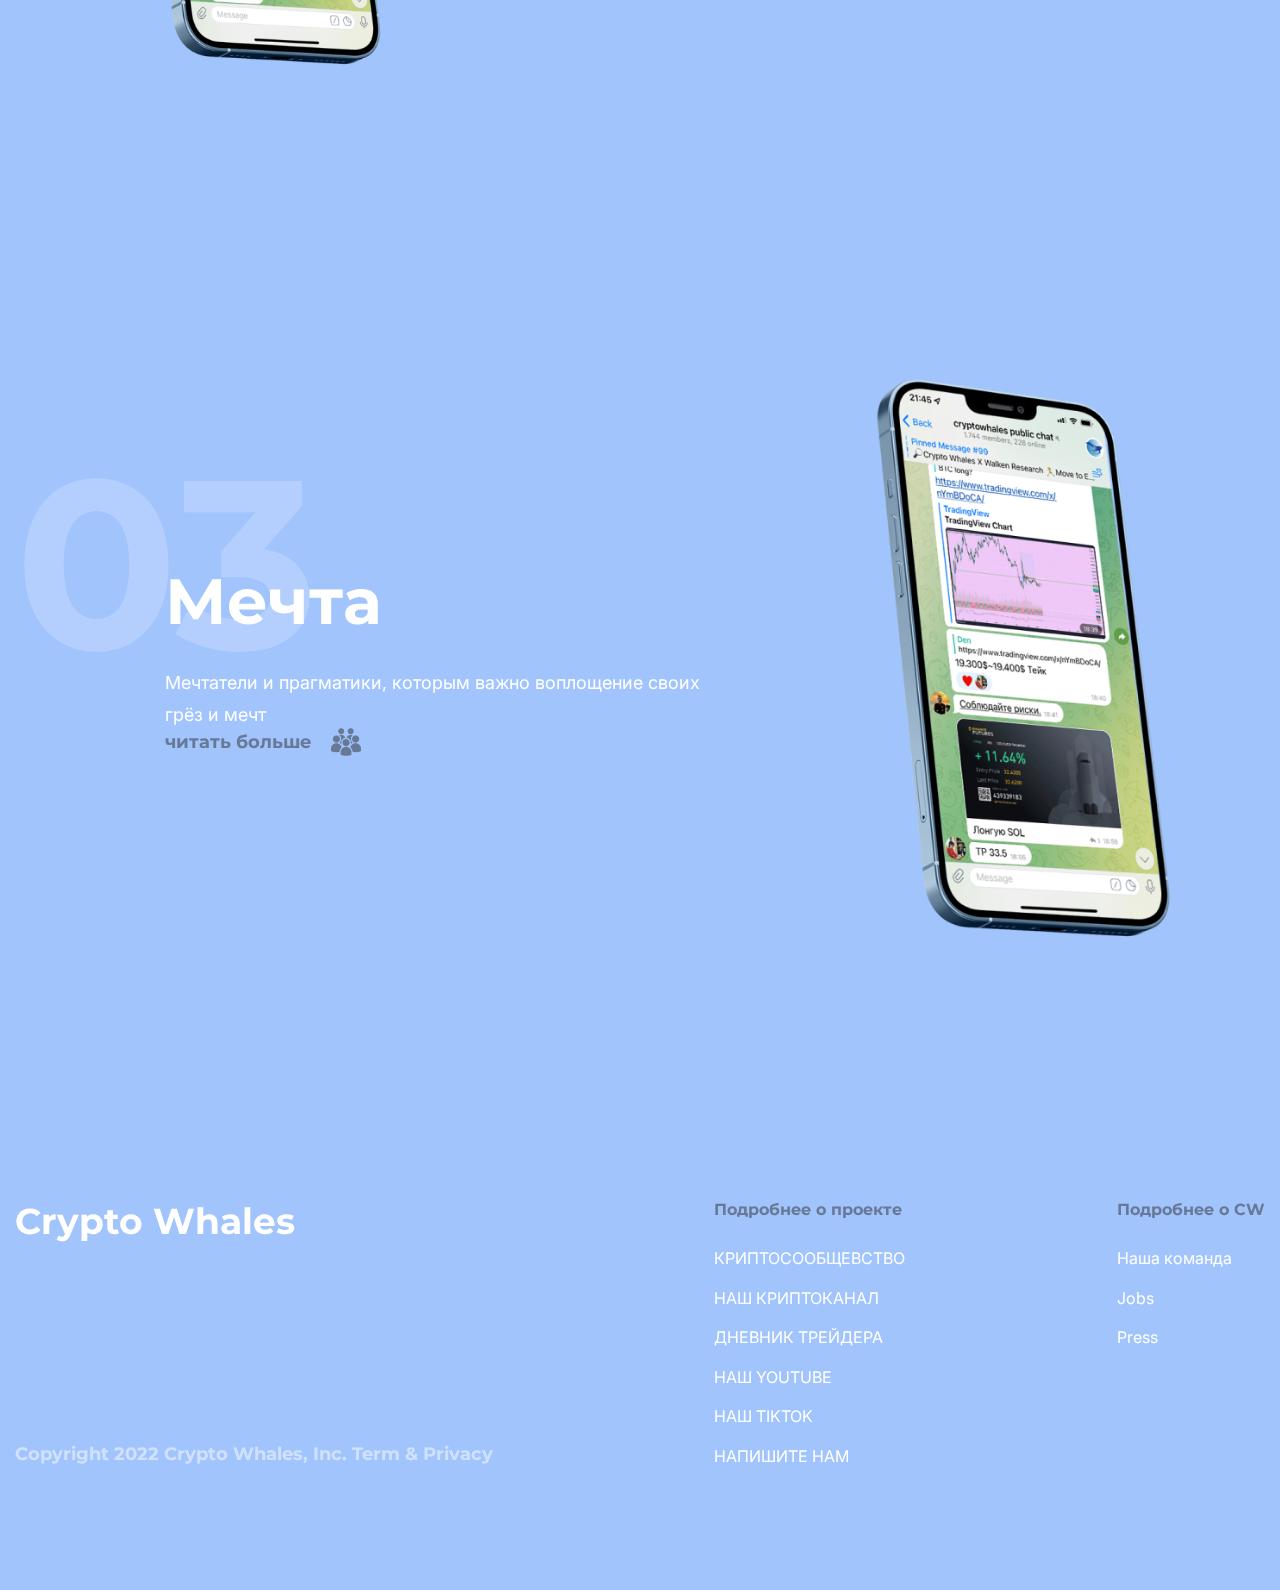
==== commit 22928a3d: "Site" ====
--- a/index.html
+++ b/index.html
@@ -72,6 +72,7 @@
         <input type="checkbox" class="read-more-checker" id="read-more-checker"/>
         <div class="limited l-200">
 
+<<<<<<< HEAD
             <p class="l-h">
                 <p>
                     Базовый курс Крипто-Интенсив + Крипто Словарь в подарок от Crypto Whales 
@@ -107,6 +108,46 @@
                 <p>
                     - Знать различные нюансы на криптовалютном рынке
                 </p>
+=======
+            <p>
+                Базовый курс Крипто-Интенсив + Крипто Словарь в подарок от Crypto Whales 
+            </p>
+
+            <p>
+                Курс «без воды» — только то, что поможет на практике.
+            </p>
+
+            <p>
+                Состоит из 3 частей: текстовый вариант с изображениями + серия  видеороликов + проверка практических заданий.
+            </p>
+
+            <p>
+                После курса вы будете:
+            </p>
+
+            <p>
+                - Понимать как работают фигуры технического анализа
+            </p>
+
+            <p>
+                - Переворачивать методы и махинации крупных игроков на рынке в свою пользу
+            </p>
+
+            <p>
+                - Знать базовые индикаторы анализа
+            </p>  
+            
+            <p>
+                - Выстраивать свой Риск-менеджмент и стратегию
+            </p>
+
+            <p>
+                - Понимать психологию инвестора
+            </p>
+
+            <p>
+                - Знать различные нюансы на криптовалютном рынке
+>>>>>>> b3644f5d3e755793326e5707fb3cf8b1228af561
             </p>
             
             <div class="bottom"></div>
@@ -116,8 +157,11 @@
 
     <img src="./img/pictures/list.png" alt="#" class="center-img">
 
+<<<<<<< HEAD
     <p class="center-button"><button class="button button--moema button--border-thick button--size-s">Купить</button></p>
 
+=======
+>>>>>>> b3644f5d3e755793326e5707fb3cf8b1228af561
     <div class="container">
         <article class="article">
             <div class="article-text" id="about-us" data-number="01">
--- a/css/main.css
+++ b/css/main.css
@@ -501,13 +501,21 @@
 .center-img {
     display: block;
     margin: 0 auto;
+<<<<<<< HEAD
     margin-bottom: 30px;
+=======
+    margin-bottom: 200px;
+>>>>>>> b3644f5d3e755793326e5707fb3cf8b1228af561
     padding-left: 15px;
     padding-right: 15px;
 }
 
 .article-img {
+<<<<<<< HEAD
     margin-bottom: 30px;
+=======
+    margin-bottom: 27px;
+>>>>>>> b3644f5d3e755793326e5707fb3cf8b1228af561
     max-width: 555px;
     font-family: 'Montserrat', sans-serif;
     font-style: normal;
@@ -516,16 +524,26 @@
     line-height: 1.2;
     color: #fff;
     margin-left: auto;
+<<<<<<< HEAD
     margin-right: 47.5%;
+=======
+    margin-right: 45%;
+>>>>>>> b3644f5d3e755793326e5707fb3cf8b1228af561
     padding-left: 15px;
     padding-right: 15px;
 }
 
 .holder {
+<<<<<<< HEAD
     max-width: 1010px;
     margin-left: auto;
     margin-right: auto;
     margin-bottom: 30px;
+=======
+    max-width: 555px;
+    margin-left: auto;
+    margin-right: 45%;
+>>>>>>> b3644f5d3e755793326e5707fb3cf8b1228af561
     padding-left: 15px;
     padding-right: 15px;
 }
@@ -581,6 +599,7 @@
     display: inline-block;
     padding: 10px;
     color: #677996;
+<<<<<<< HEAD
 }
 
 .l-h {
@@ -591,4 +610,6 @@
     display: flex;
     justify-content: center;
     margin-bottom: 400px;
+=======
+>>>>>>> b3644f5d3e755793326e5707fb3cf8b1228af561
 }